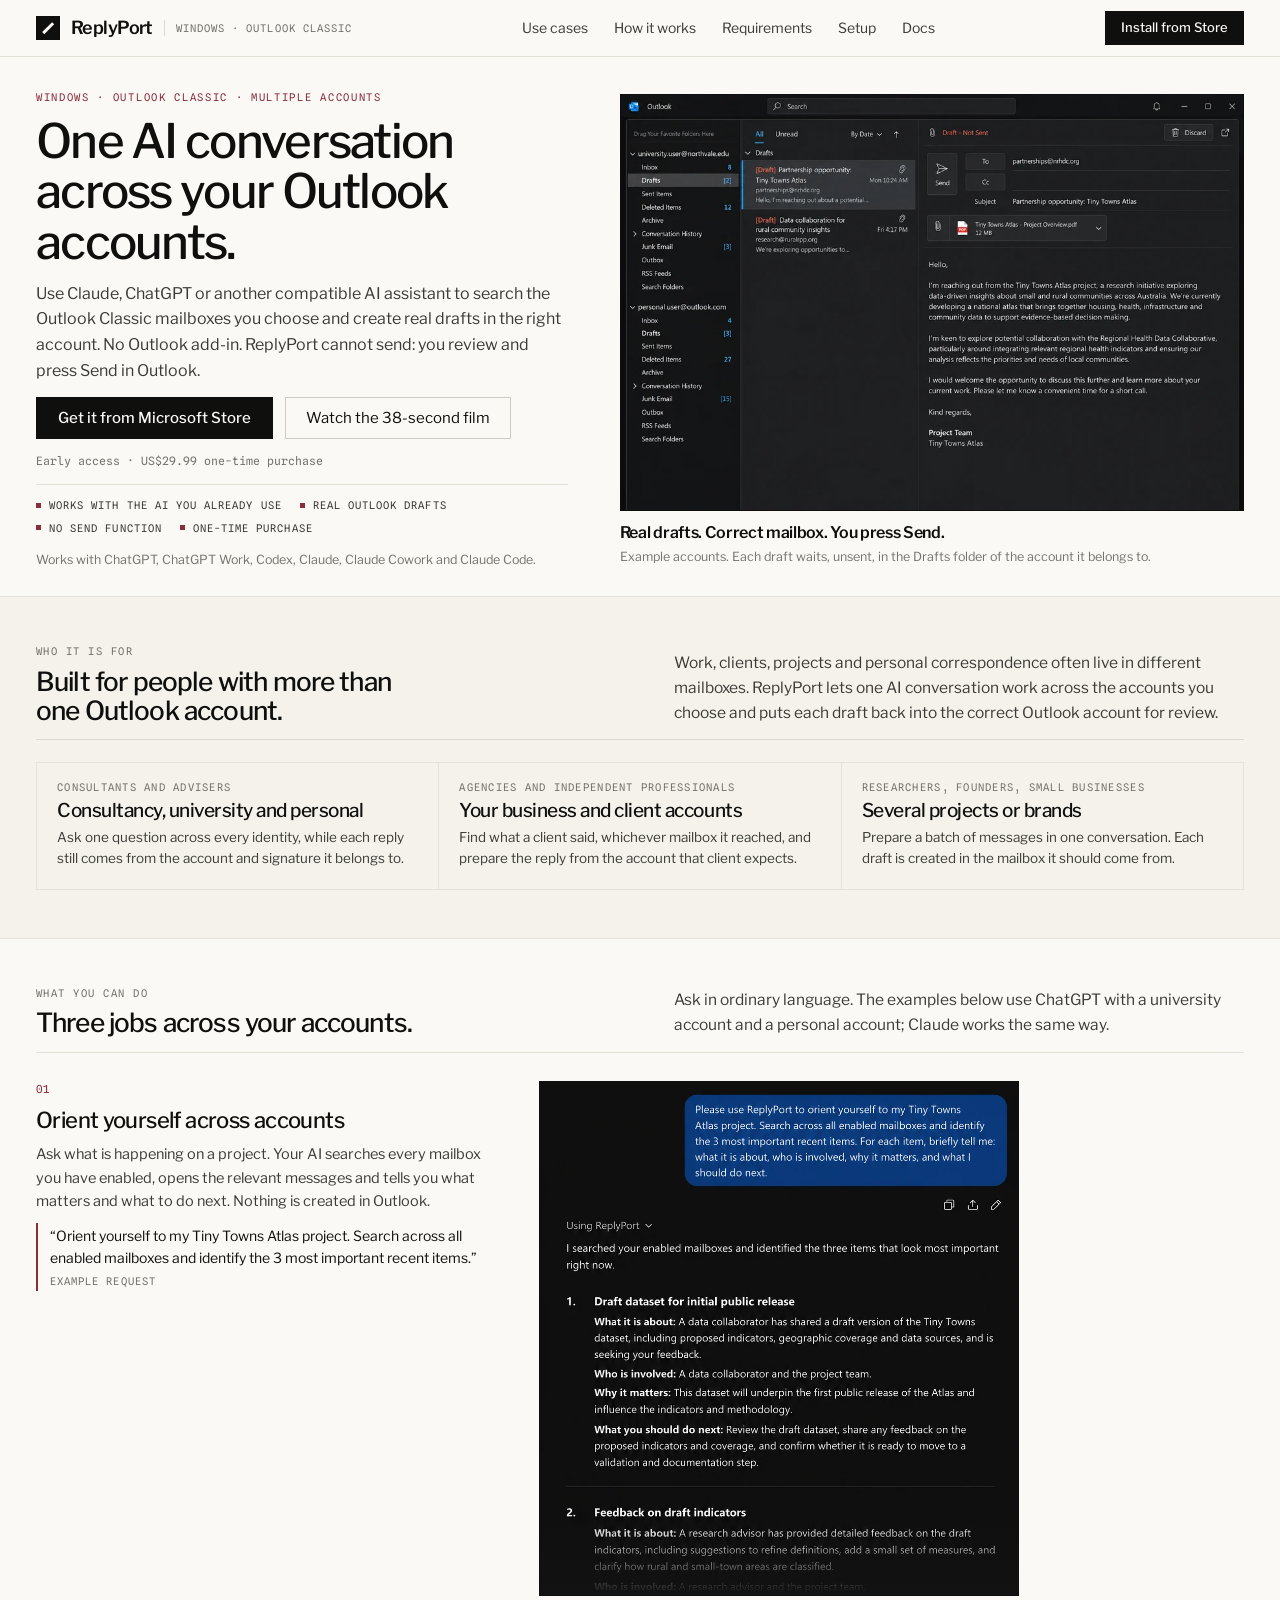
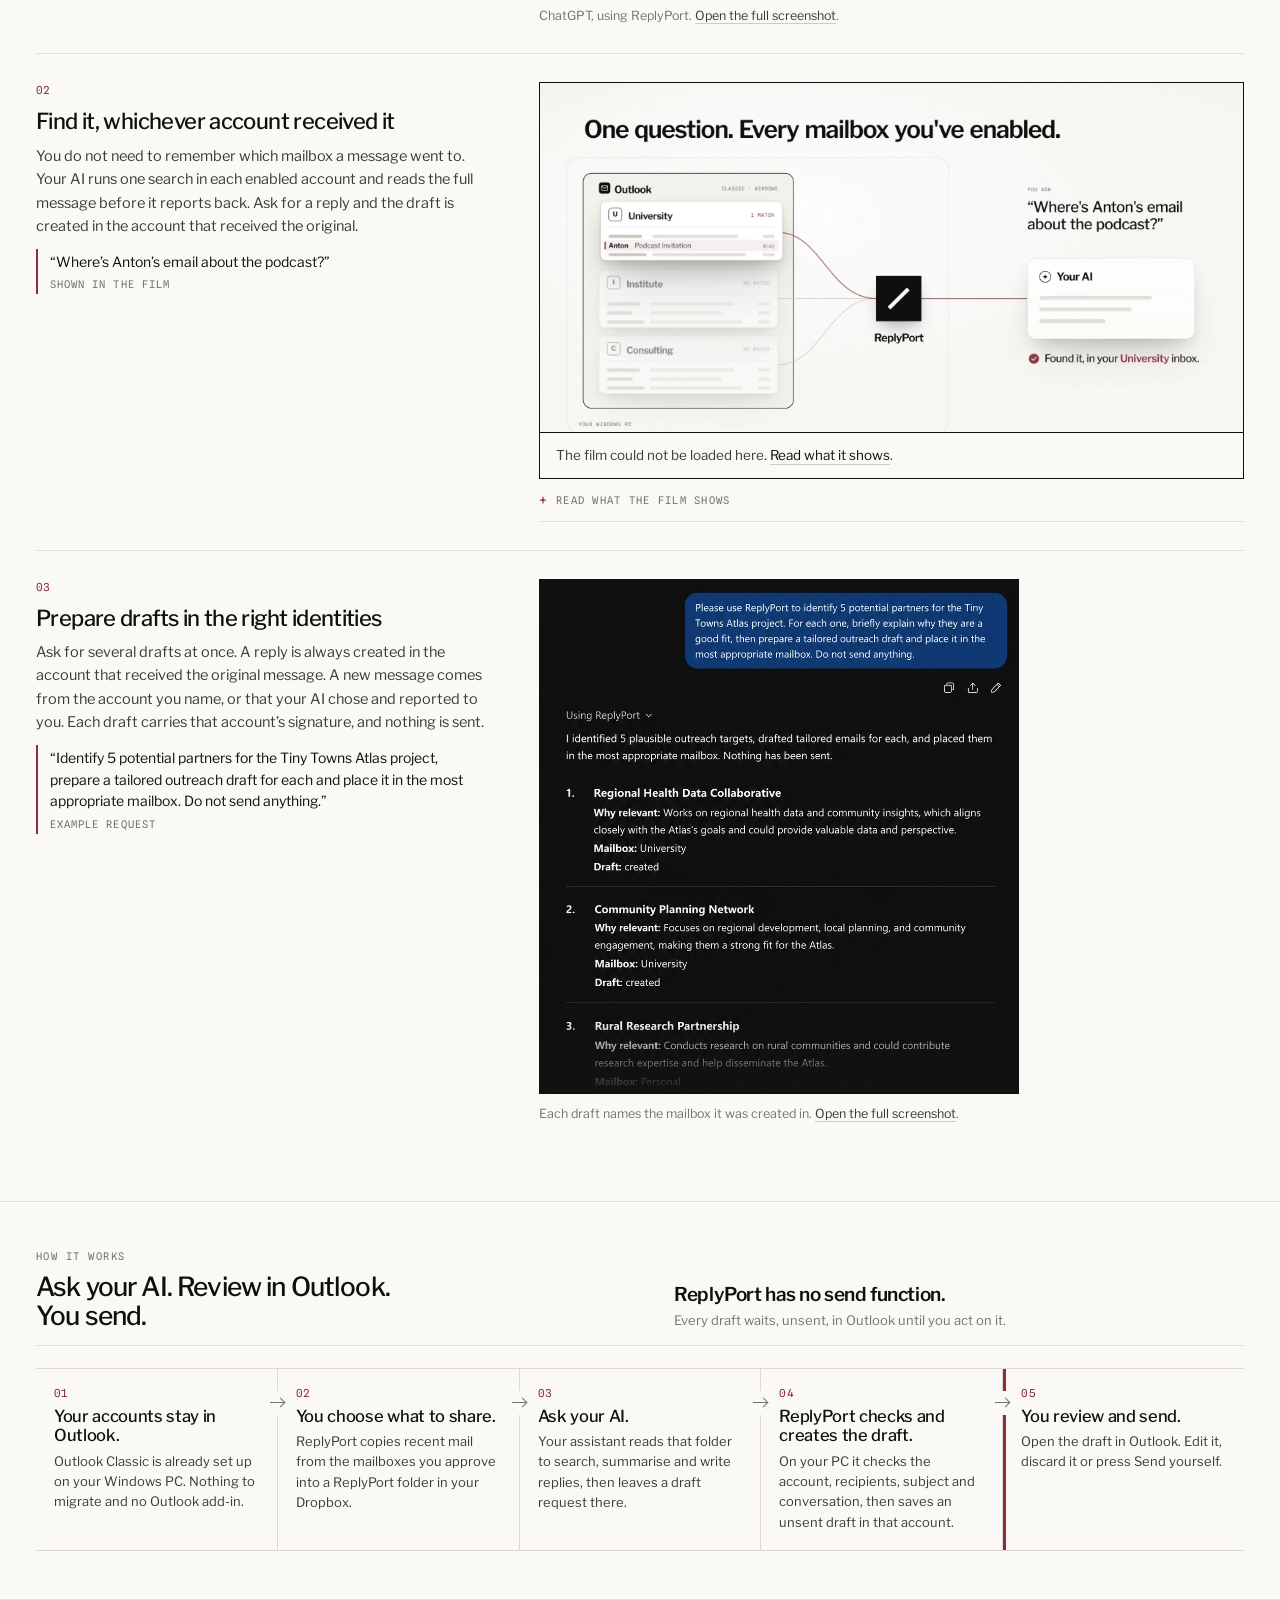
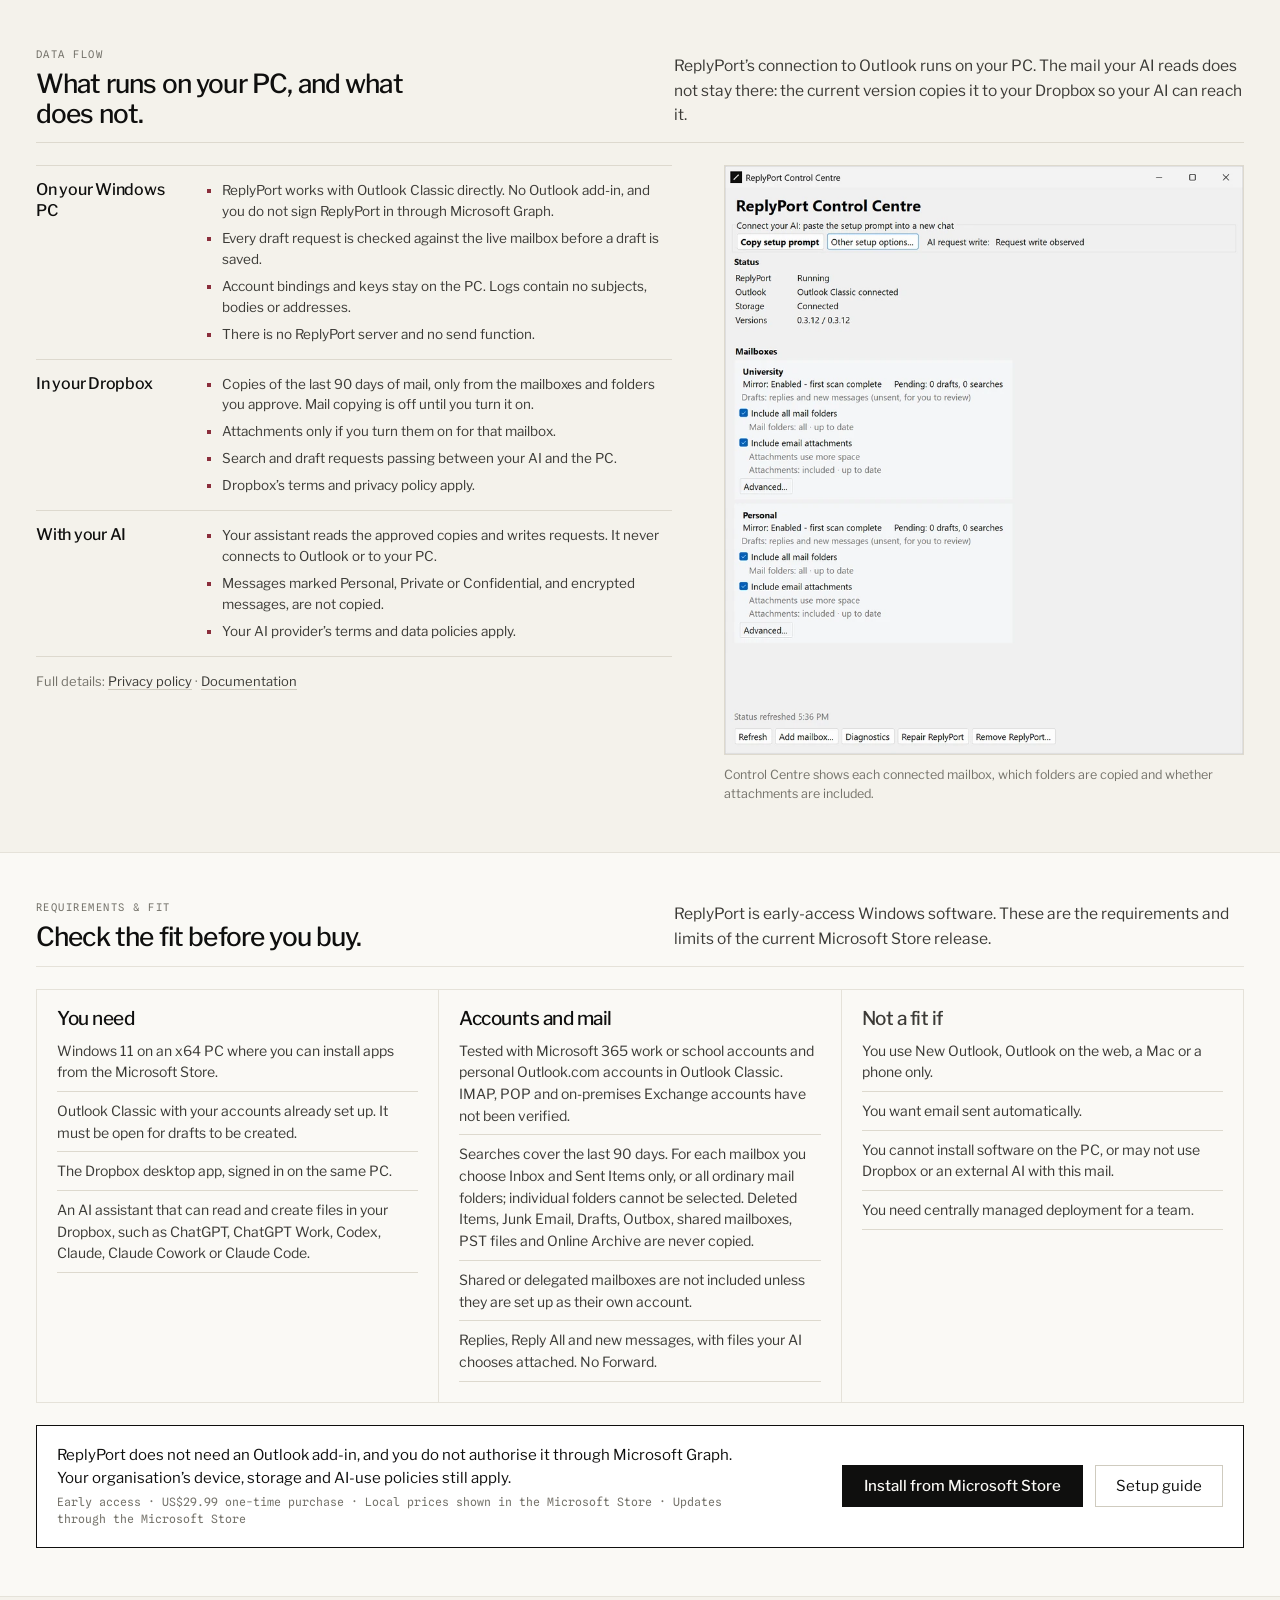
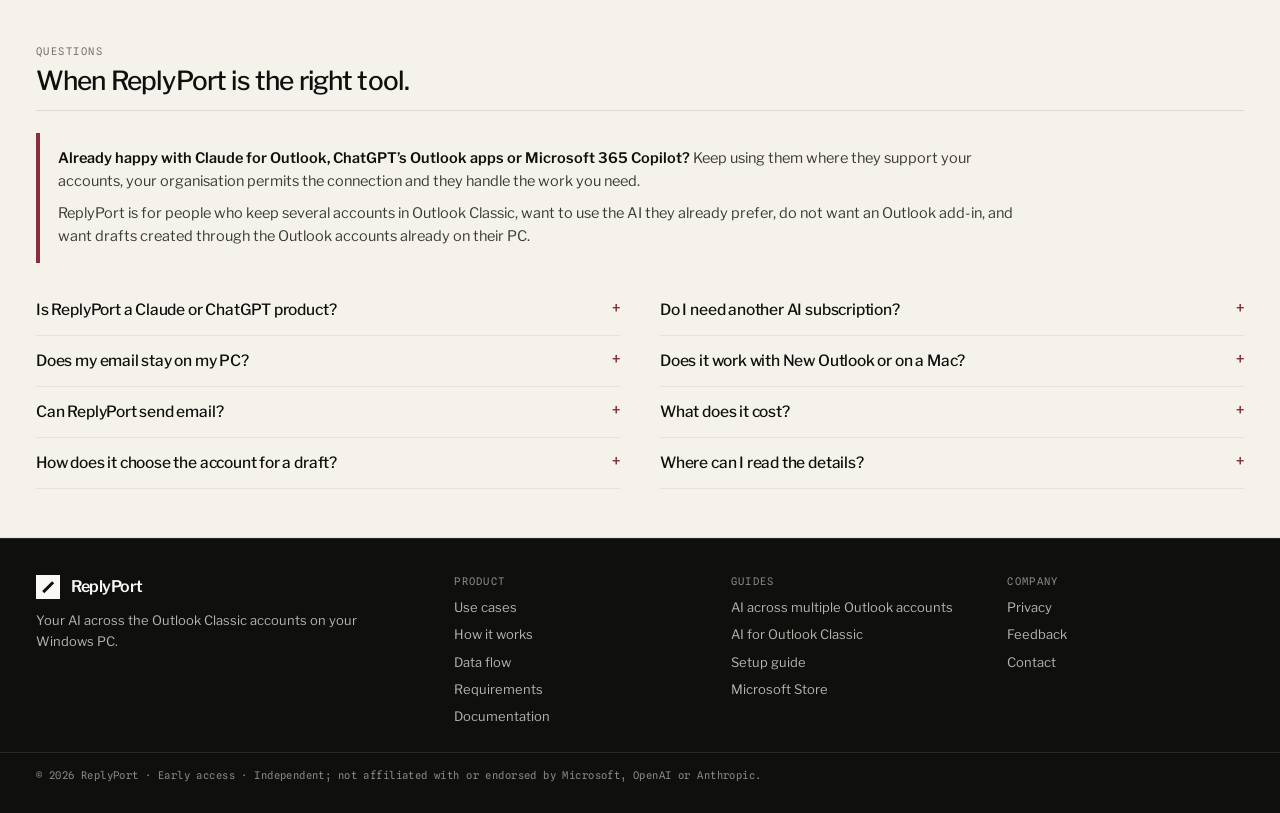
==== index.html @ bf1ff81b "Merge main (version-neutral transition) into the 0.3.12 release branch; state per-mailbox folder cho" ====
<!DOCTYPE html>
<html lang="en">
<head>
<meta charset="utf-8">
<meta name="viewport" content="width=device-width, initial-scale=1">
<title>ReplyPort — One AI conversation across your Outlook accounts</title>
<meta name="description" content="Use Claude, ChatGPT or another compatible AI assistant to search selected Outlook Classic mailboxes and create real drafts in the right account. No Outlook add-in. ReplyPort cannot send.">
<link rel="canonical" href="https://replyport.github.io/">
<meta name="theme-color" content="#FAF9F5" media="(prefers-color-scheme: light)">
<meta name="theme-color" content="#0F0F0E" media="(prefers-color-scheme: dark)">
<meta name="color-scheme" content="light dark">

<meta property="og:type" content="website">
<meta property="og:site_name" content="ReplyPort">
<meta property="og:url" content="https://replyport.github.io/">
<meta property="og:title" content="ReplyPort — One AI conversation across your Outlook accounts">
<meta property="og:description" content="Search selected Outlook Classic mailboxes with the AI you already use and create real drafts in the right account. No Outlook add-in. ReplyPort cannot send.">
<meta property="og:image" content="https://replyport.github.io/assets/screens/outlook-drafts-og.jpg">
<meta property="og:image:width" content="1200">
<meta property="og:image:height" content="630">
<meta property="og:image:alt" content="Outlook Classic with two accounts, each with its own Drafts folder, and an unsent draft open in the university account.">
<meta name="twitter:card" content="summary_large_image">
<meta name="twitter:image" content="https://replyport.github.io/assets/screens/outlook-drafts-og.jpg">
<meta name="twitter:title" content="ReplyPort — One AI conversation across your Outlook accounts">
<meta name="twitter:description" content="Search selected Outlook Classic mailboxes with the AI you already use and create real drafts in the right account. No Outlook add-in. ReplyPort cannot send.">

<link rel="icon" href="favicon.svg" type="image/svg+xml">
<link rel="apple-touch-icon" href="apple-touch-icon.png">

<link rel="preload" href="assets/fonts/libre-franklin-latin.woff2" as="font" type="font/woff2" crossorigin>
<link rel="preload" href="assets/fonts/spline-sans-mono-latin.woff2" as="font" type="font/woff2" crossorigin>
<link rel="stylesheet" href="assets/site.css">
<script>document.documentElement.classList.add('js')</script>
<!-- Google tag (gtag.js) -->
<script async src="https://www.googletagmanager.com/gtag/js?id=AW-18493139821"></script>
<script>
  window.dataLayer = window.dataLayer || [];
  function gtag(){dataLayer.push(arguments);}
  gtag('js', new Date());
  gtag('config', 'AW-18493139821');
</script>
<script src="assets/measurement.js" defer></script>
<script src="assets/film.js" defer></script>
</head>

<body id="top">
<a class="skip-link" href="#main">Skip to content</a>

<header class="topbar">
  <div class="wrap topbar__bar">
    <a class="lockup" href="#top" aria-label="ReplyPort, home">
      <span class="rp-mark rp-mark--24 rp-mark--idle" role="img" aria-label="ReplyPort"><i></i></span>
      <span class="wordmark">ReplyPort</span>
      <span class="lockup__tag">Windows &#183; Outlook Classic</span>
    </a>
    <nav class="topbar__links" aria-label="Primary">
      <a href="#use-cases">Use cases</a>
      <a href="#how">How it works</a>
      <a href="#windows">Requirements</a>
      <a href="setup/">Setup</a>
      <a href="docs/">Docs</a>
    </nav>
    <a class="btn btn--small" href="https://apps.microsoft.com/detail/9PPGN3H4QGJJ">Install from Store</a>
  </div>
  <details class="navdrop">
    <summary><span class="wrap navdrop__summary">Sections</span></summary>
    <nav class="wrap navdrop__menu" aria-label="Primary, compact">
      <a href="#use-cases">Use cases</a>
      <a href="#how">How it works</a>
      <a href="#windows">Requirements</a>
      <a href="setup/">Setup</a>
      <a href="docs/">Docs</a>
    </nav>
  </details>
</header>

<main id="main">

  <!-- ===== 1 - Hero: the claim, the install route, the first proof ===== -->
  <section class="band">
    <div class="wrap hero">
      <div class="hero__head hero__head--proof">
        <div class="hero__intro">
          <div class="hero__title">
            <p class="eyebrow eyebrow--widest eyebrow--signal">Windows &#183; Outlook Classic &#183; Multiple accounts</p>
            <h1>One AI conversation across your Outlook accounts.</h1>
          </div>
          <p class="standfirst">Use Claude, ChatGPT or another compatible AI assistant to search the Outlook Classic mailboxes you choose and create real drafts in the right account. No Outlook add-in. ReplyPort cannot send: you review and press Send in Outlook.</p>
          <div class="hero__cta-row">
            <a class="btn" href="https://apps.microsoft.com/detail/9PPGN3H4QGJJ">Get it from Microsoft Store</a>
            <a class="btn btn--secondary" href="#film">Watch the 38-second film</a>
          </div>
          <p class="meta">Early access &#183; US$29.99 one-time purchase</p>
          <ul class="proof" role="list">
            <li>Works with the AI you already use</li>
            <li>Real Outlook drafts</li>
            <li>No send function</li>
            <li>One-time purchase</li>
          </ul>
          <p class="note" id="surfaces">Works with ChatGPT, ChatGPT Work, Codex, Claude, Claude Cowork and Claude Code.</p>
        </div>

        <figure class="shot shot--hero">
          <picture class="shot__frame">
            <source type="image/webp" srcset="assets/screens/outlook-drafts-960.webp 960w, assets/screens/outlook-drafts.webp 1536w" sizes="(max-width: 980px) 100vw, 680px">
            <img src="assets/screens/outlook-drafts.jpg" srcset="assets/screens/outlook-drafts-960.jpg 960w, assets/screens/outlook-drafts.jpg 1536w" sizes="(max-width: 980px) 100vw, 680px" width="1536" height="1024" alt="Outlook Classic in dark mode with two accounts, a university account and a personal account, each with its own Drafts folder. An unsent draft with a PDF attached is open in the university account, marked Draft - Not Sent, with the Send button still waiting.">
          </picture>
          <figcaption class="shot__cap">
            <span class="shot__claim">Real drafts. Correct mailbox. You press Send.</span>
            <span class="shot__note">Example accounts. Each draft waits, unsent, in the Drafts folder of the account it belongs to.</span>
          </figcaption>
        </figure>
      </div>
    </div>
  </section>

  <!-- ===== 2 - Who it is for ========================================= -->
  <section class="band band--alt" id="who">
    <div class="wrap sec">
      <div class="sec-head">
        <div class="sec-head__main">
          <p class="eyebrow eyebrow--wide">Who it is for</p>
          <h2 class="h2">Built for people with more than one Outlook account.</h2>
        </div>
        <p class="lead">Work, clients, projects and personal correspondence often live in different mailboxes. ReplyPort lets one AI conversation work across the accounts you choose and puts each draft back into the correct Outlook account for review.</p>
      </div>
      <div class="hair-grid hair-grid--3 who-grid">
        <div class="usecase">
          <p class="eyebrow">Consultants and advisers</p>
          <h3 class="usecase__title">Consultancy, university and personal</h3>
          <p class="usecase__text">Ask one question across every identity, while each reply still comes from the account and signature it belongs to.</p>
        </div>
        <div class="usecase">
          <p class="eyebrow">Agencies and independent professionals</p>
          <h3 class="usecase__title">Your business and client accounts</h3>
          <p class="usecase__text">Find what a client said, whichever mailbox it reached, and prepare the reply from the account that client expects.</p>
        </div>
        <div class="usecase">
          <p class="eyebrow">Researchers, founders, small businesses</p>
          <h3 class="usecase__title">Several projects or brands</h3>
          <p class="usecase__text">Prepare a batch of messages in one conversation. Each draft is created in the mailbox it should come from.</p>
        </div>
      </div>
    </div>
  </section>

  <!-- ===== 3 - Three jobs, each with its own evidence ================ -->
  <section class="band" id="use-cases">
    <div class="wrap sec">
      <div class="sec-head">
        <div class="sec-head__main">
          <p class="eyebrow eyebrow--wide">What you can do</p>
          <h2 class="h2">Three jobs across your accounts.</h2>
        </div>
        <p class="lead">Ask in ordinary language. The examples below use ChatGPT with a university account and a personal account; Claude works the same way.</p>
      </div>

      <div class="jobs">
        <article class="job">
          <div class="job__text">
            <span class="job__num">01</span>
            <h3 class="job__title">Orient yourself across accounts</h3>
            <p class="job__body">Ask what is happening on a project. Your AI searches every mailbox you have enabled, opens the relevant messages and tells you what matters and what to do next. Nothing is created in Outlook.</p>
            <blockquote class="job__prompt">&#8220;Orient yourself to my Tiny Towns Atlas project. Search across all enabled mailboxes and identify the 3 most important recent items.&#8221;<cite>Example request</cite></blockquote>
          </div>
          <figure class="shot shot--chat">
            <a class="shot__frame" href="assets/screens/chat-orientation.jpg">
              <picture>
                <source type="image/webp" srcset="assets/screens/chat-orientation.webp">
                <img src="assets/screens/chat-orientation.jpg" width="941" height="1672" loading="lazy" alt="A ChatGPT conversation using ReplyPort. The AI searched the enabled mailboxes and lists the three most important recent items for the project, each with what it is about, who is involved, why it matters and what to do next.">
              </picture>
            </a>
            <figcaption class="shot__note">ChatGPT, using ReplyPort. <a href="assets/screens/chat-orientation.jpg">Open the full screenshot</a>.</figcaption>
          </figure>
        </article>

        <article class="job">
          <div class="job__text">
            <span class="job__num">02</span>
            <h3 class="job__title">Find it, whichever account received it</h3>
            <p class="job__body">You do not need to remember which mailbox a message went to. Your AI runs one search in each enabled account and reads the full message before it reports back. Ask for a reply and the draft is created in the account that received the original.</p>
            <blockquote class="job__prompt">&#8220;Where&#8217;s Anton&#8217;s email about the podcast?&#8221;<cite>Shown in the film</cite></blockquote>
          </div>
          <div>
            <figure class="film" id="film" aria-labelledby="film-title">
              <h4 class="visually-hidden" id="film-title">ReplyPort in 38 seconds</h4>
              <div class="film__frame">
                <video class="film__video" id="film-video" controls playsinline preload="metadata"
                       poster="assets/film/replyport-film-poster.webp" width="1920" height="1080"
                       aria-describedby="film-summary">
                  <source src="assets/film/replyport-film-720.mp4" type="video/mp4" media="(max-width: 767px)">
                  <source src="assets/film/replyport-film-1080.mp4" type="video/mp4">
                  <track kind="captions" src="assets/film/replyport-film.en.vtt" srclang="en" label="English">
                </video>
                <button class="film__start" type="button" hidden>
                  <span class="film__start-icon" aria-hidden="true"></span>
                  <span class="film__start-text">
                    <span class="film__start-label">Watch the film</span>
                    <span class="film__start-meta">38 s &#183; with narration</span>
                  </span>
                </button>
                <button class="film__unmute" type="button" hidden>
                  <span class="film__ico film__ico--sound" aria-hidden="true"></span>Watch with sound
                </button>
                <p class="film__error" hidden>The film could not be loaded here. <a class="link" href="#film-transcript">Read what it shows</a>.</p>
              </div>

              <div class="film__bar">
                <button class="film__btn film__btn--primary" type="button" data-act="sound-start">
                  <span class="film__ico film__ico--sound" aria-hidden="true"></span><span>Watch with sound</span>
                </button>
                <button class="film__btn" type="button" data-act="toggle">
                  <span class="film__ico film__ico--pause" aria-hidden="true"></span><span class="film__btn-text">Pause</span>
                </button>
                <button class="film__btn" type="button" data-act="restart">
                  <span class="film__ico film__ico--restart" aria-hidden="true"></span><span class="film__btn-text">Restart</span>
                </button>
                <button class="film__btn" type="button" data-act="mute" aria-pressed="true" hidden>
                  <span class="film__ico film__ico--sound" aria-hidden="true"></span><span class="film__btn-text">Sound</span>
                </button>
                <button class="film__btn" type="button" data-act="captions" aria-pressed="false">
                  <span class="film__cc" aria-hidden="true">CC</span><span class="film__btn-text">Captions</span>
                </button>
                <span class="film__time" aria-hidden="true"><span data-time>0:00</span> / 0:38</span>
                <button class="film__btn film__btn--end" type="button" data-act="fullscreen">
                  <span class="film__ico film__ico--full" aria-hidden="true"></span><span class="film__btn-text">Full screen</span>
                </button>
                <span class="film__progress" aria-hidden="true"><span data-progress></span></span>
              </div>

              <figcaption class="visually-hidden" id="film-summary">A narrated example: search across enabled Outlook accounts, create a reply draft in the right account, then review and send it yourself. Captions and a written version are available.</figcaption>
            </figure>

            <details class="transcript" id="film-transcript">
              <summary>Read what the film shows</summary>
              <ol class="transcript__list">
                <li><b>Your work email isn&#8217;t always in one inbox.</b> One inbox becomes three separate work accounts.</li>
                <li><b>And Outlook add-ins aren&#8217;t always available.</b> An add-in approaches the accounts but is not available.</li>
                <li><b>But your accounts are already in Outlook.</b> The accounts sit inside Outlook Classic on Windows.</li>
                <li><b>ReplyPort connects Outlook to the AI you already use.</b> ReplyPort runs on your Windows PC between Outlook and your AI, with a separate path to each account.</li>
                <li><b>Ask a question, and your AI searches every mailbox you&#8217;ve enabled.</b> &#8220;Where&#8217;s Anton&#8217;s email about the podcast?&#8221; is checked in each account. Two have no match; the University account has it, and the answer comes back from there.</li>
                <li><b>Ask for a reply, and a real draft appears in the right Outlook account.</b> The AI writes only the reply text. ReplyPort adds the recipient, subject and signature from Outlook and saves the draft in the University account&#8217;s Drafts.</li>
                <li><b>Nothing sends automatically.</b> The draft stays unsent.</li>
                <li><b>You review. You send.</b> The person reads the draft and presses Send in Outlook.</li>
              </ol>
            </details>
          </div>
        </article>

        <article class="job">
          <div class="job__text">
            <span class="job__num">03</span>
            <h3 class="job__title">Prepare drafts in the right identities</h3>
            <p class="job__body">Ask for several drafts at once. A reply is always created in the account that received the original message. A new message comes from the account you name, or that your AI chose and reported to you. Each draft carries that account&#8217;s signature, and nothing is sent.</p>
            <blockquote class="job__prompt">&#8220;Identify 5 potential partners for the Tiny Towns Atlas project, prepare a tailored outreach draft for each and place it in the most appropriate mailbox. Do not send anything.&#8221;<cite>Example request</cite></blockquote>
          </div>
          <figure class="shot shot--chat">
            <a class="shot__frame" href="assets/screens/chat-outreach.jpg">
              <picture>
                <source type="image/webp" srcset="assets/screens/chat-outreach.webp">
                <img src="assets/screens/chat-outreach.jpg" width="941" height="1672" loading="lazy" alt="A ChatGPT conversation using ReplyPort. The AI lists five outreach targets; for each it gives the reason, the mailbox used (University or Personal) and Draft: created. It ends: All 5 drafts are ready in Outlook for review.">
              </picture>
            </a>
            <figcaption class="shot__note">Each draft names the mailbox it was created in. <a href="assets/screens/chat-outreach.jpg">Open the full screenshot</a>.</figcaption>
          </figure>
        </article>
      </div>
    </div>
  </section>

  <!-- ===== 4 - How it works ========================================== -->
  <section class="band" id="how">
    <div class="wrap sec">
      <div class="sec-head">
        <div class="sec-head__main">
          <p class="eyebrow eyebrow--wide">How it works</p>
          <h2 class="h2">Ask your AI. Review in Outlook. You send.</h2>
        </div>
        <div class="how-boundary">
          <p class="how-boundary__statement" id="boundary">ReplyPort has no send function.</p>
          <p class="how-boundary__support">Every draft waits, unsent, in Outlook until you act on it.</p>
        </div>
      </div>

      <ol class="how-steps how-steps--5" role="list">
        <li class="how-step">
          <span class="how-step__num">01</span>
          <h3 class="how-step__title">Your accounts stay in Outlook.</h3>
          <p class="how-step__text">Outlook Classic is already set up on your Windows PC. Nothing to migrate and no Outlook add-in.</p>
          <span class="how-step__arrow" aria-hidden="true"></span>
        </li>
        <li class="how-step">
          <span class="how-step__num">02</span>
          <h3 class="how-step__title">You choose what to share.</h3>
          <p class="how-step__text">ReplyPort copies recent mail from the mailboxes you approve into a ReplyPort folder in your Dropbox.</p>
          <span class="how-step__arrow" aria-hidden="true"></span>
        </li>
        <li class="how-step">
          <span class="how-step__num">03</span>
          <h3 class="how-step__title">Ask your AI.</h3>
          <p class="how-step__text">Your assistant reads that folder to search, summarise and write replies, then leaves a draft request there.</p>
          <span class="how-step__arrow" aria-hidden="true"></span>
        </li>
        <li class="how-step">
          <span class="how-step__num">04</span>
          <h3 class="how-step__title">ReplyPort checks and creates the draft.</h3>
          <p class="how-step__text">On your PC it checks the account, recipients, subject and conversation, then saves an unsent draft in that account.</p>
          <span class="how-step__arrow" aria-hidden="true"></span>
        </li>
        <li class="how-step how-step--you">
          <span class="how-step__num">05</span>
          <h3 class="how-step__title">You review and send.</h3>
          <p class="how-step__text">Open the draft in Outlook. Edit it, discard it or press Send yourself.</p>
        </li>
      </ol>
    </div>
  </section>

  <!-- ===== 5 - Data flow ============================================= -->
  <section class="band band--alt" id="data">
    <div class="wrap sec">
      <div class="sec-head">
        <div class="sec-head__main">
          <p class="eyebrow eyebrow--wide">Data flow</p>
          <h2 class="h2">What runs on your PC, and what does not.</h2>
        </div>
        <p class="lead">ReplyPort&#8217;s connection to Outlook runs on your PC. The mail your AI reads does not stay there: the current version copies it to your Dropbox so your AI can reach it.</p>
      </div>
      <div class="split">
        <div>
          <div class="flow">
            <div class="flow__place">
              <h3>On your Windows PC</h3>
              <ul>
                <li>ReplyPort works with Outlook Classic directly. No Outlook add-in, and you do not sign ReplyPort in through Microsoft Graph.</li>
                <li>Every draft request is checked against the live mailbox before a draft is saved.</li>
                <li>Account bindings and keys stay on the PC. Logs contain no subjects, bodies or addresses.</li>
                <li>There is no ReplyPort server and no send function.</li>
              </ul>
            </div>
            <div class="flow__place">
              <h3>In your Dropbox</h3>
              <ul>
                <li>Copies of the last 90 days of mail, only from the mailboxes and folders you approve. Mail copying is off until you turn it on.</li>
                <li>Attachments only if you turn them on for that mailbox.</li>
                <li>Search and draft requests passing between your AI and the PC.</li>
                <li>Dropbox&#8217;s terms and privacy policy apply.</li>
              </ul>
            </div>
            <div class="flow__place">
              <h3>With your AI</h3>
              <ul>
                <li>Your assistant reads the approved copies and writes requests. It never connects to Outlook or to your PC.</li>
                <li>Messages marked Personal, Private or Confidential, and encrypted messages, are not copied.</li>
                <li>Your AI provider&#8217;s terms and data policies apply.</li>
              </ul>
            </div>
          </div>
          <p class="flow__more">Full details: <a href="privacy/">Privacy policy</a> &#183; <a href="docs/#storage">Documentation</a></p>
        </div>
        <figure class="shot shot--light">
          <picture class="shot__frame">
            <source type="image/webp" srcset="assets/screens/control-centre-800.webp 800w, assets/screens/control-centre.webp 1256w" sizes="(max-width: 980px) 100vw, 520px">
            <img src="assets/screens/control-centre-800.png" srcset="assets/screens/control-centre-800.png 800w, assets/screens/control-centre.png 1256w" sizes="(max-width: 980px) 100vw, 520px" width="1256" height="1425" loading="lazy" alt="ReplyPort Control Centre showing ReplyPort running, Outlook Classic connected and storage connected, with two example mailbox cards, University and Personal. Each card shows mail copying enabled, Include all mail folders and Include email attachments turned on, and both up to date.">
          </picture>
          <figcaption class="shot__note">Control Centre shows each connected mailbox, which folders are copied and whether attachments are included.</figcaption>
        </figure>
      </div>
    </div>
  </section>

  <!-- ===== 6 - Requirements and fit ================================== -->
  <section class="band" id="windows">
    <div class="wrap sec">
      <div class="sec-head">
        <div class="sec-head__main">
          <p class="eyebrow eyebrow--wide">Requirements &amp; fit</p>
          <h2 class="h2">Check the fit before you buy.</h2>
        </div>
        <p class="lead">ReplyPort is early-access Windows software. These are the requirements and limits of the current Microsoft Store release.</p>
      </div>
      <div class="hair-grid hair-grid--3">
        <div class="col col--pad fit-col">
          <h3 class="usecase__title">You need</h3>
          <ul class="requirements-list" role="list">
            <li>Windows 11 on an x64 PC where you can install apps from the Microsoft Store.</li>
            <li>Outlook Classic with your accounts already set up. It must be open for drafts to be created.</li>
            <li>The Dropbox desktop app, signed in on the same PC.</li>
            <li>An AI assistant that can read and create files in your Dropbox, such as ChatGPT, ChatGPT Work, Codex, Claude, Claude Cowork or Claude Code.</li>
          </ul>
        </div>
        <div class="col col--pad fit-col">
          <h3 class="usecase__title">Accounts and mail</h3>
          <ul class="requirements-list" role="list">
            <li>Tested with Microsoft 365 work or school accounts and personal Outlook.com accounts in Outlook Classic. IMAP, POP and on-premises Exchange accounts have not been verified.</li>
            <li>Searches cover the last 90 days. For each mailbox you choose Inbox and Sent Items only, or all ordinary mail folders; individual folders cannot be selected. Deleted Items, Junk Email, Drafts, Outbox, shared mailboxes, PST files and Online Archive are never copied.</li>
            <li>Shared or delegated mailboxes are not included unless they are set up as their own account.</li>
            <li>Replies, Reply All and new messages, with files your AI chooses attached. No Forward.</li>
          </ul>
        </div>
        <div class="col col--pad fit-col fit-col--no">
          <h3 class="usecase__title">Not a fit if</h3>
          <ul class="requirements-list" role="list">
            <li>You use New Outlook, Outlook on the web, a Mac or a phone only.</li>
            <li>You want email sent automatically.</li>
            <li>You cannot install software on the PC, or may not use Dropbox or an external AI with this mail.</li>
            <li>You need centrally managed deployment for a team.</li>
          </ul>
        </div>
      </div>
      <div class="buy">
        <div class="buy__text">
          <p>ReplyPort does not need an Outlook add-in, and you do not authorise it through Microsoft Graph. Your organisation&#8217;s device, storage and AI-use policies still apply.</p>
          <p class="meta">Early access &#183; US$29.99 one-time purchase &#183; Local prices shown in the Microsoft Store &#183; Updates through the Microsoft Store</p>
        </div>
        <div class="buy__actions">
          <a class="btn" href="https://apps.microsoft.com/detail/9PPGN3H4QGJJ">Install from Microsoft Store</a>
          <a class="btn btn--secondary" href="setup/">Setup guide</a>
        </div>
      </div>
    </div>
  </section>

  <!-- ===== 7 - When to use ReplyPort, and questions ================== -->
  <section class="band band--alt" id="faq">
    <div class="wrap sec">
      <div class="sec-head">
        <div class="sec-head__main">
          <p class="eyebrow eyebrow--wide">Questions</p>
          <h2 class="h2">When ReplyPort is the right tool.</h2>
        </div>
      </div>
      <div class="callout">
        <p><strong>Already happy with Claude for Outlook, ChatGPT&#8217;s Outlook apps or Microsoft 365 Copilot?</strong> Keep using them where they support your accounts, your organisation permits the connection and they handle the work you need.</p>
        <p>ReplyPort is for people who keep several accounts in Outlook Classic, want to use the AI they already prefer, do not want an Outlook add-in, and want drafts created through the Outlook accounts already on their PC.</p>
      </div>
      <div class="faq">
        <div>
          <details>
            <summary>Is ReplyPort a Claude or ChatGPT product?</summary>
            <p>No. ReplyPort is independent software and does not contain an AI model. It works with assistants that can read and create files in your Dropbox, including Claude and ChatGPT.</p>
          </details>
          <details>
            <summary>Does my email stay on my PC?</summary>
            <p>Not all of it. ReplyPort runs on your PC, but so that your AI can read mail it copies recent mail from the mailboxes you approve to your Dropbox. Dropbox and your AI provider process those copies under their own terms. See <a href="#data">Data flow</a>.</p>
          </details>
          <details>
            <summary>Can ReplyPort send email?</summary>
            <p>No. ReplyPort has no send function of any kind. It does not use Outlook&#8217;s Send, SMTP, Microsoft Graph or any other mail service. Every draft stays unsent until you send it in Outlook.</p>
          </details>
          <details>
            <summary>How does it choose the account for a draft?</summary>
            <p>A reply is always created in the account that received the original message. A new message is created in the account named in the request; if the account is unclear, your AI should ask you. ReplyPort never guesses an account from an address or domain.</p>
          </details>
        </div>
        <div>
          <details>
            <summary>Do I need another AI subscription?</summary>
            <p>No subscription comes from ReplyPort. You use your own assistant, on whatever plan lets it read and create files in Dropbox. ReplyPort is a one-time purchase.</p>
          </details>
          <details>
            <summary>Does it work with New Outlook or on a Mac?</summary>
            <p>No. ReplyPort works only with Outlook Classic on Windows. If New Outlook is active, draft requests are refused.</p>
          </details>
          <details>
            <summary>What does it cost?</summary>
            <p>US$29.99 as a one-time purchase in the Microsoft Store during early access. Outside the United States, the Store shows the price in your local currency.</p>
          </details>
          <details>
            <summary>Where can I read the details?</summary>
            <p>The <a href="docs/">documentation</a> describes what the current release does and does not support. The <a href="setup/">Setup guide</a> covers connecting your AI after installation.</p>
          </details>
        </div>
      </div>
    </div>
  </section>
</main>

<footer class="foot">
  <div class="wrap foot__grid">
    <div class="foot__brand">
      <div class="foot__lockup">
        <span class="rp-mark rp-mark--24 rp-mark--inverse rp-mark--idle" role="img" aria-label="ReplyPort"><i></i></span>
        <span class="foot__wordmark">ReplyPort</span>
      </div>
      <p class="foot__blurb">Your AI across the Outlook Classic accounts on your Windows PC.</p>
    </div>
    <nav class="foot__col" aria-label="Product">
      <h2 class="eyebrow">Product</h2>
      <a href="#use-cases">Use cases</a>
      <a href="#how">How it works</a>
      <a href="#data">Data flow</a>
      <a href="#windows">Requirements</a>
      <a href="docs/">Documentation</a>
    </nav>
    <nav class="foot__col" aria-label="Guides">
      <h2 class="eyebrow">Guides</h2>
      <a href="ai-multiple-outlook-accounts/">AI across multiple Outlook accounts</a>
      <a href="ai-for-outlook-classic/">AI for Outlook Classic</a>
      <a href="setup/">Setup guide</a>
      <a href="https://apps.microsoft.com/detail/9PPGN3H4QGJJ">Microsoft Store</a>
    </nav>
    <nav class="foot__col" aria-label="Company">
      <h2 class="eyebrow">Company</h2>
      <a href="privacy/">Privacy</a>
      <a href="https://github.com/replyport/feedback/issues/new/choose" rel="noopener">Feedback</a>
      <a href="mailto:sergei.v.alexeev@gmail.com">Contact</a>
    </nav>
  </div>
  <div class="wrap foot__legal">
    <span>&#169; 2026 ReplyPort &#183; Early access &#183; Independent; not affiliated with or endorsed by Microsoft, OpenAI or Anthropic.</span>
  </div>
</footer>

</body>
</html>
---- assets/site.css ----
/* ============================================================
   ReplyPort - replyport.github.io
   Identity: Direction A (restrained Swiss / systems).
   Information density: Direction C, without the terminal aesthetic.
   Palette, mark, type system and rationed accent are the frozen parts.
   Vertical rhythm is deliberately much tighter than the original handoff.
   ============================================================ */

/* ---------- 1 - Fonts (self-hosted, OFL, variable, latin + latin-ext) --- */

@font-face{
  font-family:'Libre Franklin';font-style:normal;font-weight:300 700;font-display:swap;
  src:url(fonts/libre-franklin-latin-ext.woff2) format('woff2');
  unicode-range:U+0100-02BA,U+02BD-02C5,U+02C7-02CC,U+02CE-02D7,U+02DD-02FF,U+0304,U+0308,U+0329,U+1D00-1DBF,U+1E00-1E9F,U+1EF2-1EFF,U+2020,U+20A0-20AB,U+20AD-20C0,U+2113,U+2C60-2C7F,U+A720-A7FF;
}
@font-face{
  font-family:'Libre Franklin';font-style:normal;font-weight:300 700;font-display:swap;
  src:url(fonts/libre-franklin-latin.woff2) format('woff2');
  unicode-range:U+0000-00FF,U+0131,U+0152-0153,U+02BB-02BC,U+02C6,U+02DA,U+02DC,U+0304,U+0308,U+0329,U+2000-206F,U+20AC,U+2122,U+2191,U+2193,U+2212,U+2215,U+FEFF,U+FFFD;
}
@font-face{
  font-family:'Spline Sans Mono';font-style:normal;font-weight:300 700;font-display:swap;
  src:url(fonts/spline-sans-mono-latin-ext.woff2) format('woff2');
  unicode-range:U+0100-02BA,U+02BD-02C5,U+02C7-02CC,U+02CE-02D7,U+02DD-02FF,U+0304,U+0308,U+0329,U+1D00-1DBF,U+1E00-1E9F,U+1EF2-1EFF,U+2020,U+20A0-20AB,U+20AD-20C0,U+2113,U+2C60-2C7F,U+A720-A7FF;
}
@font-face{
  font-family:'Spline Sans Mono';font-style:normal;font-weight:300 700;font-display:swap;
  src:url(fonts/spline-sans-mono-latin.woff2) format('woff2');
  unicode-range:U+0000-00FF,U+0131,U+0152-0153,U+02BB-02BC,U+02C6,U+02DA,U+02DC,U+0304,U+0308,U+0329,U+2000-206F,U+20AC,U+2122,U+2191,U+2193,U+2212,U+2215,U+FEFF,U+FFFD;
}

/* ---------- 2 - Tokens ---------------------------------------------- */

:root{
  color-scheme:light;

  /* --- Page surfaces: the bands you read on ------------------------- */
  --paper:#FAF9F5;
  --paper-alt:#F4F2EB;
  --panel:#FFFFFF;
  --ink:#0F0F0E;              /* text, and the strong 1px borders */
  --loud-bg:#0F0F0E;          /* the fill of every loud surface */
  --ink-hover:#000000;
  --paper-hover:#FFFFFF;
  --body:#3B3A36;
  --muted:#75736B;
  --muted-2:#9A978E;          /* deliberately quiet: "No" / "Not required" */
  --rule:#E5E2D9;
  --rule-alt:#DDD9CE;
  --border-strong:#CFCBBF;

  /* --- Loud surfaces: the inverted bands ----------------------------
     The footer and the film control bar's primary button. They are filled with --ink and their
     content uses the --on-loud-* scale and --rule-loud hairlines. */
  --on-loud:#B7B4AC;
  --on-loud-strong:#E4E1D9;
  --on-loud-muted:#8B8880;
  --rule-loud:#2B2A27;

  /* --- The one accent, in its three jobs ---------------------------- */
  --signal:#8A2E3B;           /* accent on a page surface */
  --signal-on-loud:#C4726F;   /* accent on a loud surface */
  --signal-fill:#8A2E3B;      /* accent as a filled block; never inverts */
  --on-signal:#FAF9F5;        /* text on that fill; never inverts */

  --sans:'Libre Franklin','Helvetica Neue',Helvetica,Arial,sans-serif;
  --mono:'Spline Sans Mono',ui-monospace,Consolas,'Courier New',monospace;

  --gutter:36px;
  --content:1240px;

  /* Vertical rhythm. Roughly 45% tighter than the original handoff. */
  --band-y:48px;
  --gap-lg:52px;

  /* mark stroke defaults - the proportional rule from the handoff */
  --rp-w:9%;
  --rp-h:60%;
}

/* ---------- 2.1 - Dark mode ------------------------------------------
   A true inversion of the same system, not a second design. Every pair
   swaps roles: the page goes to ink, the loud bands go to paper, and the
   mark inverts with them (the square is always the opposite of the page).
   Only --signal-fill and --on-signal hold still, because an oxblood block
   with light text reads correctly against either background.
   -------------------------------------------------------------------- */

@media (prefers-color-scheme:dark){
  :root{
    color-scheme:dark;

    --paper:#0F0F0E;
    --paper-alt:#171614;
    --panel:#141312;
    --ink:#EAE7DF;
    /* The slab sits a little under the text colour so a full-width
       inverted band reads as paper rather than as a light source. */
    --loud-bg:#E3E0D7;
    --ink-hover:#FFFFFF;
    --paper-hover:#000000;
    --body:#C4C1B9;
    --muted:#94918A;
    --muted-2:#82807A;
    --rule:#2B2A28;
    --rule-alt:#33322D;
    --border-strong:#4A4844;

    --on-loud:#55534E;
    --on-loud-strong:#2A2926;
    --on-loud-muted:#5F5D57;
    --rule-loud:#C4C0B4;

    --signal:#C4726F;
    --signal-on-loud:#8A2E3B;
  }
}

*,*::before,*::after{box-sizing:border-box}

[hidden]{display:none !important}

html{
  -webkit-text-size-adjust:100%;
  scroll-behavior:smooth;
}

body{
  margin:0;
  background:var(--paper);
  color:var(--ink);
  font-family:var(--sans);
  font-size:15px;
  line-height:1.55;
  -webkit-font-smoothing:antialiased;
  -moz-osx-font-smoothing:grayscale;
}

h1,h2,h3,h4,p,dl,dd,ol,ul,figure{margin:0}
dd{margin-inline-start:0}
ol,ul{padding:0;list-style:none}
img,svg{display:block}
b,strong{font-weight:600}

a{
  color:var(--ink);
  text-decoration:none;
  transition:color 120ms ease,background-color 120ms ease,border-color 120ms ease;
}
a:hover{color:var(--signal)}
a:focus-visible,summary:focus-visible{
  outline:2px solid var(--signal);
  outline-offset:3px;
}
/* The accent flips on the inverted bands, so the focus ring flips with it. */
.band--ink a:focus-visible,.foot a:focus-visible{outline-color:var(--signal-on-loud)}
.link{border-bottom:1px solid var(--border-strong);padding-bottom:1px}
.link:hover{border-color:var(--signal)}

.skip-link{
  position:absolute;left:-9999px;top:0;z-index:100;
  background:var(--loud-bg);color:var(--paper);padding:10px 18px;font-size:14px;
}
.skip-link:focus{left:0;color:var(--paper)}

.visually-hidden{
  position:absolute;width:1px;height:1px;margin:-1px;padding:0;
  overflow:hidden;clip:rect(0 0 0 0);clip-path:inset(50%);white-space:nowrap;border:0;
}

/* ---------- 3 - Layout scaffolding ---------------------------------- */

.wrap{
  max-width:calc(var(--content) + var(--gutter) * 2);
  margin:0 auto;
  padding-inline:var(--gutter);
}

.band{border-bottom:1px solid var(--rule)}
.band--alt{background:var(--paper-alt)}
.band--alt .hair-grid > *{background:var(--paper-alt)}
.band--ink{background:var(--loud-bg);color:var(--paper);border-bottom:0}

.sec{padding-block:var(--band-y)}

[id]{scroll-margin-top:64px}

/* ---------- 4 - Typography roles ------------------------------------ */

.eyebrow{
  font-family:var(--mono);
  font-size:10.5px;
  font-weight:400;
  letter-spacing:.12em;
  text-transform:uppercase;
  line-height:1.3;
  color:var(--muted);
}
.eyebrow--wide{letter-spacing:.14em}
.eyebrow--widest{letter-spacing:.16em}
.eyebrow--signal{color:var(--signal)}
.eyebrow--on-loud{color:var(--signal-on-loud)}

.meta{
  font-family:var(--mono);
  font-size:11.5px;
  line-height:1.5;
  color:var(--muted);
}
.meta--on-ink{color:var(--on-loud-muted)}

.lead{font-size:15.5px;line-height:1.6;color:var(--body)}
.note{font-size:12.5px;line-height:1.6;color:var(--muted)}

h1{
  font-size:clamp(29px,3.25vw,45px);
  line-height:1.06;
  font-weight:500;
  letter-spacing:-.036em;
  text-wrap:pretty;
}
.h2{
  font-size:clamp(21px,2.05vw,28px);
  line-height:1.12;
  font-weight:500;
  letter-spacing:-.032em;
  text-wrap:pretty;
}
.h2--cta{font-size:clamp(22px,2.4vw,32px)}

/* ---------- 5 - The mark -------------------------------------------- */

.rp-mark{
  position:relative;
  display:inline-block;
  width:28px;height:28px;
  background:var(--loud-bg);
  flex:none;
}
.rp-mark > i{
  position:absolute;left:50%;top:50%;
  width:var(--rp-w);height:var(--rp-h);
  background:var(--paper);
  transform:translate(-50%,-50%) rotate(45deg);
}
.rp-mark--inverse{background:var(--paper)}
.rp-mark--inverse > i{background:var(--ink)}

.rp-mark--16{width:16px;height:16px;--rp-w:2px;--rp-h:10px}
.rp-mark--24{width:24px;height:24px;--rp-w:2.5px;--rp-h:14px}
.rp-mark--28{width:28px;height:28px;--rp-w:2.5px;--rp-h:17px}
.rp-mark--34{width:34px;height:34px;--rp-w:3px;--rp-h:20px}

@keyframes rp-spin{
  from{transform:translate(-50%,-50%) rotate(45deg)}
  to  {transform:translate(-50%,-50%) rotate(405deg)}
}
.rp-mark--idle > i{transform:translate(-50%,-50%) rotate(45deg)}
.rp-mark--working > i{animation:rp-spin 2.6s linear infinite}
.rp-mark--ready > i{transform:translate(-50%,-50%) rotate(0deg)}

@media (prefers-reduced-motion:reduce){
  html{scroll-behavior:auto}
  .rp-mark--working > i{animation:none}
  .rp-mark--working{box-shadow:inset 0 0 0 2px var(--signal-fill)}
}

/* ---------- 6 - Buttons --------------------------------------------- */

.btn{
  display:inline-block;
  padding:12px 22px;
  font-size:15px;
  font-weight:500;
  line-height:1.2;
  border-radius:0;
  background:var(--loud-bg);
  color:var(--paper);
  text-align:center;
  white-space:nowrap;
}
.btn:hover{color:var(--paper);background:var(--ink-hover)}
.btn--secondary{
  background:transparent;color:var(--ink);
  border:1px solid var(--border-strong);padding:11px 20px;font-weight:400;
}
.btn--secondary:hover{color:var(--signal);background:transparent;border-color:var(--signal)}
.btn--small{padding:9px 16px;font-size:13px}
.btn--on-ink{background:var(--paper);color:var(--ink)}
.btn--on-ink:hover{background:var(--paper-hover);color:var(--ink)}

/* ---------- 7 - Sticky top bar -------------------------------------- */

.topbar{
  position:sticky;top:0;z-index:40;
  background:var(--paper);
  border-bottom:1px solid var(--rule);
}
.topbar__bar{
  display:flex;align-items:center;justify-content:space-between;gap:24px;
  padding-block:11px;
}
.lockup{display:flex;align-items:center;gap:11px}
.lockup:hover{color:var(--ink)}
.wordmark{font-size:18px;font-weight:600;letter-spacing:-.032em}
.lockup__tag{
  font-family:var(--mono);font-size:10.5px;letter-spacing:.1em;text-transform:uppercase;
  color:var(--muted);padding-left:11px;border-left:1px solid var(--rule-alt);
}
.topbar__links{display:flex;gap:26px;font-size:14px}
.topbar__links a{color:var(--body)}
.topbar__links a:hover{color:var(--signal)}
.navdrop{display:none}

/* ---------- 8 - Hero: headline, the film, facts ---------------------- */

.hero{display:flex;flex-direction:column;gap:22px;padding-block:34px 26px}

/* Two-column editorial head: the claim on the left, the plain explanation
   and the install route on the right. It stays short so the film is the
   first thing that explains the product. */
.hero__head{
  display:grid;grid-template-columns:minmax(0,1.15fr) minmax(0,.85fr);
  gap:var(--gap-lg);align-items:end;
}
.hero__title{display:flex;flex-direction:column;gap:12px}
.hero h1{max-width:17ch;font-size:clamp(31px,3.7vw,52px)}
.hero__intro{display:flex;flex-direction:column;gap:14px;padding-bottom:4px}
.standfirst{font-size:16px;line-height:1.6;color:var(--body);max-width:48ch}
.hero__cta-row{display:flex;align-items:center;gap:12px;flex-wrap:wrap}

/* The film. One canonical light film in both themes: it is a framed object
   on the page, with its own paper, and it ends on an ink card. */
.film{display:flex;flex-direction:column}
.film__frame{
  position:relative;
  aspect-ratio:16 / 9;
  background:#F4F2EB;
  border:1px solid var(--ink);
  overflow:hidden;
}
.film__video{
  position:absolute;inset:0;width:100%;height:100%;
  display:block;object-fit:cover;background:transparent;
}
.film__video::cue{
  font-family:var(--sans);font-size:clamp(14px,1.6vw,22px);line-height:1.35;
  color:#FAF9F5;background:rgba(15,15,14,.86);
}

/* Centred start button: shown when the film is not previewing (reduced
   motion, Data Saver, autoplay refused) and after it ends. */
.film__start{
  position:absolute;right:2.2%;top:3.6%;
  display:flex;align-items:center;gap:16px;
  padding:16px 24px 16px 18px;border:0;border-radius:0;cursor:pointer;
  background:#0F0F0E;color:#FAF9F5;font:inherit;text-align:left;
  box-shadow:0 0 0 1px rgba(250,249,245,.18);
}
.film__start:hover{background:#000}
.film__start:focus-visible{outline:2px solid var(--signal);outline-offset:4px}
.film__start-icon{
  width:38px;height:38px;flex:none;background:#FAF9F5;position:relative;
}
.film__start-icon::after{
  content:'';position:absolute;left:14px;top:11px;
  border-style:solid;border-width:8px 0 8px 13px;border-color:transparent transparent transparent #0F0F0E;
}
.film.is-ended .film__start{background:#FAF9F5;color:#0F0F0E}
.film.is-ended .film__start-icon{background:#0F0F0E}
.film.is-ended .film__start-icon::after{border-left-color:#FAF9F5}
.film.is-ended .film__start-meta{color:#75736B}
.film__start-text{display:flex;flex-direction:column;gap:2px}
.film__start-label{font-size:18px;font-weight:600;letter-spacing:-.02em;line-height:1.15}
.film__start-meta{font-family:var(--mono);font-size:10.5px;letter-spacing:.12em;text-transform:uppercase;color:#B7B4AC}

.film__unmute{
  position:absolute;right:2.2%;top:3.6%;
  display:inline-flex;align-items:center;gap:9px;
  min-height:40px;padding:0 14px;border:0;border-radius:0;cursor:pointer;
  background:#0F0F0E;color:#FAF9F5;font:inherit;font-size:13.5px;font-weight:500;
}
.film__unmute:hover{background:#000}
.film__unmute:focus-visible{outline:2px solid var(--signal);outline-offset:3px}

.film__error{
  position:absolute;left:0;right:0;bottom:0;padding:12px 16px;
  background:var(--paper);border-top:1px solid var(--ink);font-size:13.5px;color:var(--body);
}
.film.is-failed .film__bar,.film.is-failed .film__unmute{display:none}

/* Control bar: sits under the film so nothing covers the picture. It is
   only shown when the player script can run (html.js is set inline in the
   head, so its space is reserved from the first paint); without script
   the video keeps its native controls. */
.js .film__bar{display:flex}
.film__bar{
  position:relative;
  display:none;align-items:stretch;flex-wrap:wrap;
  border:1px solid var(--ink);border-top:0;background:var(--paper);
}
.film__btn{
  display:inline-flex;align-items:center;gap:9px;
  min-height:44px;padding:0 16px;
  border:0;border-right:1px solid var(--rule);border-radius:0;
  background:transparent;color:var(--ink);cursor:pointer;
  font:inherit;font-size:13.5px;line-height:1;white-space:nowrap;
}
.film__btn:hover{color:var(--signal)}
.film__btn:focus-visible{outline:2px solid var(--signal);outline-offset:-2px}
.film__btn--primary{background:var(--loud-bg);color:var(--paper);font-weight:500;padding:0 18px;border-right-color:var(--ink)}
.film__btn--primary:hover{background:var(--ink-hover);color:var(--paper)}
.film__btn[aria-pressed="true"]{color:var(--signal)}
.film__btn--end{margin-left:auto;border-right:0;border-left:1px solid var(--rule)}
.film__time{
  display:flex;align-items:center;gap:.45em;padding:0 16px;
  font-family:var(--mono);font-size:11.5px;letter-spacing:.04em;color:var(--muted);
  font-variant-numeric:tabular-nums;
}
.film__progress{position:absolute;left:0;right:0;top:-1px;height:2px;background:transparent;pointer-events:none}
.film__progress span{display:block;height:100%;width:0;background:var(--signal)}

/* Icons: drawn with borders so they stay crisp and inherit colour. */
.film__ico{position:relative;width:14px;height:14px;flex:none;display:inline-block}
.film__ico--pause::before,.film__ico--pause::after{content:'';position:absolute;top:1px;width:4px;height:12px;background:currentColor}
.film__ico--pause::before{left:2px}
.film__ico--pause::after{right:2px}
.film__ico--play::before{
  content:'';position:absolute;left:3px;top:1px;
  border-style:solid;border-width:6px 0 6px 10px;border-color:transparent transparent transparent currentColor;
}
.film__ico--restart{border:2px solid currentColor;border-radius:50%;border-top-color:transparent;width:13px;height:13px}
.film__ico--restart::after{
  content:'';position:absolute;right:-3px;top:-3px;
  border-style:solid;border-width:4px 0 4px 5px;border-color:transparent transparent transparent currentColor;
  transform:rotate(-45deg);
}
.film__ico--sound::before{content:'';position:absolute;left:0;top:4px;width:4px;height:6px;background:currentColor}
.film__ico--sound::after{
  content:'';position:absolute;left:3px;top:1px;
  border-style:solid;border-width:6px 7px 6px 0;border-color:transparent currentColor transparent transparent;
}
[data-act="mute"][aria-pressed="false"] .film__ico--sound{opacity:.45}
.film__ico--full{border:2px solid currentColor;width:14px;height:11px;margin-top:1px}
.film__cc{
  font-family:var(--mono);font-size:9.5px;font-weight:600;letter-spacing:.04em;
  border:1.5px solid currentColor;padding:1px 3px;line-height:1.1;
}

/* Written version of the film. */
.transcript{border-bottom:1px solid var(--rule)}
.transcript summary{
  list-style:none;cursor:pointer;display:inline-flex;align-items:center;gap:8px;
  font-family:var(--mono);font-size:10.5px;letter-spacing:.12em;text-transform:uppercase;color:var(--muted);
  padding:2px 0 12px;
}
.transcript summary::-webkit-details-marker{display:none}
.transcript summary::before{content:'+';font-size:13px;line-height:1;color:var(--signal)}
.transcript[open] summary::before{content:'\2013'}
.transcript summary:hover{color:var(--signal)}
.transcript summary:focus-visible{outline:2px solid var(--signal);outline-offset:3px}
.transcript__list{
  display:grid;grid-template-columns:repeat(2,minmax(0,1fr));gap:8px 40px;
  padding-bottom:18px;counter-reset:t;
}
.transcript__list li{
  counter-increment:t;position:relative;padding-left:30px;
  font-size:13.5px;line-height:1.55;color:var(--body);
}
.transcript__list li::before{
  content:counter(t,decimal-leading-zero);position:absolute;left:0;top:2px;
  font-family:var(--mono);font-size:11px;color:var(--signal);
}
.transcript__list b{color:var(--ink);font-weight:600}

#use-cases{padding-bottom:30px}

/* ---------- 9 - Hairline grids and strips ---------------------------- */

.hair-grid{
  display:grid;gap:1px;
  background:var(--rule);
  border:1px solid var(--rule);
}
.hair-grid--3{grid-template-columns:repeat(3,minmax(0,1fr))}
.hair-grid--2{grid-template-columns:repeat(2,minmax(0,1fr))}
.hair-grid > *{background:var(--paper);min-width:0}
.strip{margin-bottom:0}

.usecase{padding:18px 20px 20px;display:flex;flex-direction:column;gap:5px}
.usecase__title{font-size:19px;font-weight:500;letter-spacing:-.026em;line-height:1.15}
.usecase__text{font-size:13.5px;line-height:1.55;color:var(--body)}

/* ---------- 11 - Section heads --------------------------------------- */

.sec-head{
  display:grid;grid-template-columns:minmax(0,1.05fr) minmax(0,1fr);
  gap:40px;align-items:end;
  padding-bottom:14px;margin-bottom:22px;border-bottom:1px solid var(--rule);
}
.band--alt .sec-head{border-bottom-color:var(--rule-alt)}
.sec-head__main{display:flex;flex-direction:column;gap:8px}
.sec-head .h2{max-width:22ch}
.sec-head .lead{max-width:52ch}

/* ---------- 12 - Columns, spec lists, notes -------------------------- */

.cols{display:grid;gap:36px}
.cols--2{grid-template-columns:minmax(0,1fr) minmax(0,1fr)}
.col{display:flex;flex-direction:column;gap:10px;min-width:0}
.col--pad{padding:18px 20px 20px}

.speclist{display:flex;flex-direction:column;border-top:1px solid var(--rule-alt)}
.speclist > div{
  display:flex;align-items:baseline;justify-content:space-between;gap:16px;
  padding:7px 0;border-bottom:1px solid var(--rule-alt);
}
.speclist dt{font-size:14px;color:var(--ink);min-width:0}
.speclist dd{font-size:13px;color:var(--body);flex:none;font-family:var(--mono);letter-spacing:.02em}
.speclist .is-no{color:var(--muted-2)}
.speclist--2col{display:grid;grid-template-columns:minmax(0,1fr) minmax(0,1fr);column-gap:32px;border-top:0}
.speclist--2col > div{border-top:1px solid var(--rule-alt);border-bottom:0}

#windows .btn{max-width:100%;white-space:normal}
.requirements-list{display:grid;gap:8px;font-size:14px;color:var(--body)}
.requirements-list li{padding-bottom:8px;border-bottom:1px solid var(--rule-alt)}

/* ---------- 13 - How-it-works boundary statement + step list --------- */

.how-boundary{display:flex;flex-direction:column;gap:4px}
.how-boundary__statement{
  font-size:19px;font-weight:600;letter-spacing:-.022em;line-height:1.25;color:var(--ink);
}
.how-boundary__support{font-size:13px;line-height:1.5;color:var(--muted)}

.how-steps{
  display:flex;align-items:stretch;
  border-top:1px solid var(--rule-alt);border-bottom:1px solid var(--rule-alt);
}
.how-step{
  position:relative;flex:1 1 0;min-width:0;
  padding:18px 24px 20px;display:flex;flex-direction:column;gap:5px;
  border-left:1px solid var(--rule-alt);
}
.how-step:first-child{border-left:0}
.how-step__num{font-family:var(--mono);font-size:11px;color:var(--signal);letter-spacing:.03em}
.how-step__title{font-size:18px;font-weight:500;letter-spacing:-.02em;line-height:1.2}
.how-step__text{font-size:13.5px;line-height:1.55;color:var(--body)}
.how-step--you{box-shadow:inset 3px 0 0 var(--signal)}
.how-step__arrow{
  position:absolute;top:22px;right:-12px;z-index:1;
  width:24px;height:24px;background:var(--paper);color:var(--muted);
}
.how-step__arrow::before{
  content:'';position:absolute;left:5px;right:5px;top:11px;border-top:1px solid currentColor;
}
.how-step__arrow::after{
  content:'';position:absolute;right:5px;top:8px;width:7px;height:7px;
  border-top:1px solid currentColor;border-right:1px solid currentColor;transform:rotate(45deg);
}

/* ---------- 15 - Footer ---------------------------------------------- */

.foot{background:var(--loud-bg);color:var(--on-loud);border-top:1px solid var(--rule-loud)}
.foot__grid{
  display:grid;grid-template-columns:1.6fr 1fr 1fr 1fr;gap:40px;
  padding-block:36px 26px;
}
.foot__brand{display:flex;flex-direction:column;gap:11px}
.foot__lockup{display:flex;align-items:center;gap:11px}
.foot__wordmark{font-size:16px;font-weight:600;letter-spacing:-.03em;color:var(--paper)}
.foot__blurb{font-size:13px;line-height:1.6;max-width:38ch}
.foot__col{display:flex;flex-direction:column;gap:7px;font-size:13px}
.foot__col .eyebrow{margin-bottom:2px;color:var(--on-loud-muted)}
.foot__col a{color:var(--on-loud)}
.foot__col a:hover{color:var(--signal-on-loud)}
/* Destinations that do not exist yet render as plain text, so the footer
   never ships a dead link. Swap the span for an <a href> once published. */
.foot__pending{color:var(--on-loud-muted)}
.foot__legal{
  display:flex;justify-content:space-between;align-items:center;gap:20px;
  border-top:1px solid var(--rule-loud);padding-block:14px 30px;
  font-family:var(--mono);font-size:10.5px;color:var(--on-loud-muted);letter-spacing:.04em;
}

/* ---------- 15.1 - Privacy policy ------------------------------------ */

.privacy-hero__inner{padding-block:72px 64px;display:grid;gap:18px}
.privacy-hero h1{max-width:14ch}
.privacy-standfirst{max-width:68ch;font-size:18px;line-height:1.65;color:var(--body)}
.privacy-layout{display:grid;grid-template-columns:220px minmax(0,760px);gap:80px;padding-block:64px 88px}
.privacy-nav{position:sticky;top:84px;align-self:start;display:flex;flex-direction:column;gap:10px;font-size:14px}
.privacy-nav .eyebrow{margin-bottom:8px;color:var(--muted)}
.privacy-nav a{color:var(--body)}
.privacy-nav a:hover{color:var(--signal)}
.privacy-copy{display:flex;flex-direction:column;gap:48px}
.privacy-copy section{display:flex;flex-direction:column;gap:14px;scroll-margin-top:88px}
.privacy-copy h2{font-size:clamp(26px,3vw,38px);line-height:1.08;letter-spacing:-.035em}
.privacy-copy h3{font-size:18px;line-height:1.25;margin-top:10px}
.privacy-copy p,.privacy-copy li{font-size:16px;line-height:1.72;color:var(--body)}
.privacy-copy ul{display:flex;flex-direction:column;gap:10px;padding-left:20px;list-style:square}
.privacy-copy li::marker{color:var(--signal)}
.privacy-callout{border-left:4px solid var(--signal);padding:16px 20px;background:var(--paper-alt);color:var(--ink) !important}

/* ---------- 15.2 - Setup guide -------------------------------------- */

.guide-hero__inner{padding-block:64px 56px;display:grid;grid-template-columns:minmax(0,1fr) minmax(260px,360px);gap:var(--gap-lg);align-items:end}
.guide-hero h1{max-width:15ch}
.guide-standfirst{max-width:62ch;font-size:18px;line-height:1.65;color:var(--body);margin-top:18px}
.guide-boundary{border:1px solid var(--ink);padding:18px 20px;background:var(--panel);display:flex;flex-direction:column;gap:9px}
.guide-boundary strong{font-size:18px;font-weight:500;letter-spacing:-.02em}
.guide-boundary ul{display:grid;gap:8px;list-style:square;padding-left:16px;font-size:13.5px;line-height:1.6;color:var(--body)}
.guide-boundary p{font-size:13.5px;line-height:1.6;color:var(--body)}
.guide-layout{display:grid;grid-template-columns:220px minmax(0,760px);gap:80px;padding-block:56px 88px}
.guide-nav{position:sticky;top:84px;align-self:start;display:flex;flex-direction:column;gap:10px;font-size:14px}
.guide-nav .eyebrow{margin-bottom:8px;color:var(--muted)}
.guide-nav a{color:var(--body)}
.guide-nav a:hover{color:var(--signal)}
.guide-copy{display:flex;flex-direction:column;gap:52px}
.guide-copy section{display:flex;flex-direction:column;gap:14px;scroll-margin-top:88px}
.guide-copy h2{font-size:clamp(26px,3vw,38px);line-height:1.08;letter-spacing:-.035em}
.guide-copy h3{font-size:18px;line-height:1.25;margin-top:10px}
.guide-copy p,.guide-copy li{font-size:16px;line-height:1.72;color:var(--body)}
.guide-copy ul{display:flex;flex-direction:column;gap:10px;padding-left:20px;list-style:square}
.guide-copy li::marker{color:var(--signal)}
.guide-callout{border-left:4px solid var(--signal);padding:16px 20px;background:var(--paper-alt);color:var(--ink) !important}
.guide-steps{display:flex;flex-direction:column;border-top:1px solid var(--rule-alt);counter-reset:guide-step}
.guide-step{display:grid;grid-template-columns:48px minmax(0,1fr);gap:16px;padding:18px 0;border-bottom:1px solid var(--rule-alt);counter-increment:guide-step}
.guide-step::before{content:counter(guide-step,decimal-leading-zero);font-family:var(--mono);font-size:11px;color:var(--signal);padding-top:4px}
.guide-step h3{margin:0;font-size:18px;font-weight:500;letter-spacing:-.02em}
.guide-step p{font-size:14.5px;line-height:1.62;margin-top:4px}
.guide-step code{font-family:var(--mono);font-size:.92em;color:var(--ink)}
.ai-grid{display:grid;grid-template-columns:repeat(2,minmax(0,1fr));gap:1px;background:var(--rule);border:1px solid var(--rule);margin-top:4px}
.ai-card{background:var(--paper);padding:20px;display:flex;flex-direction:column;gap:14px;min-width:0}
.ai-card__head{display:flex;align-items:baseline;justify-content:space-between;gap:12px;border-bottom:1px solid var(--rule-alt);padding-bottom:10px}
.ai-card__head h3{margin:0;font-size:20px;font-weight:500;letter-spacing:-.025em}
.instruction{margin:0;padding:14px;background:var(--panel);border:1px solid var(--border-strong);font-family:var(--mono);font-size:12.5px;line-height:1.65;color:var(--body);white-space:pre-wrap;overflow-wrap:anywhere}
.instruction-actions{display:flex;align-items:center;gap:12px;flex-wrap:wrap}
.copy-button{border:1px solid var(--border-strong);border-radius:0;padding:9px 12px;background:transparent;color:var(--ink);font:inherit;font-size:13px;cursor:pointer}
.copy-button:hover{border-color:var(--signal);color:var(--signal)}
.copy-button:focus-visible{outline:2px solid var(--signal);outline-offset:3px}
.instruction-download{font-size:13px;border-bottom:1px solid var(--border-strong);padding-bottom:1px}
.copy-status{font-family:var(--mono);font-size:11px;color:var(--signal);min-height:1.5em}
.guide-help{display:grid;gap:0}
.guide-help > div{padding:14px 0;border-top:1px solid var(--rule-alt)}
.guide-help dt{font-size:16px;font-weight:500;color:var(--ink)}
.guide-help dd{margin-top:4px;font-size:14px;line-height:1.6;color:var(--body)}

.guide-source{font-size:13px !important;line-height:1.6 !important;color:var(--muted) !important}
.guide-source a{color:var(--body);border-bottom:1px solid var(--border-strong)}
.guide-source a:hover{color:var(--signal);border-color:var(--signal)}

/* ---------- 15.3 - Documentation ------------------------------------- */

/* Status labels. The words carry the meaning; the border style only helps
   scanning. Available is the neutral default, In development takes the
   accent, Planned is dashed, Not supported is quiet. */
.st{
  display:inline-block;vertical-align:.12em;white-space:nowrap;
  font-family:var(--mono);font-size:10px;font-weight:500;letter-spacing:.1em;text-transform:uppercase;
  line-height:1.2;padding:2px 6px 1px;border:1px solid var(--ink);color:var(--ink);
}
.st--dev{border-color:var(--signal);color:var(--signal)}
.st--planned{border-style:dashed;border-color:var(--border-strong);color:var(--body)}
.st--no{border-color:var(--rule-alt);color:var(--muted)}

.docs-hero__inner{
  padding-block:56px 48px;display:grid;
  grid-template-columns:minmax(0,1fr) minmax(280px,380px);gap:var(--gap-lg);align-items:end;
}
.docs-hero__text{display:flex;flex-direction:column;gap:12px}
.docs-hero h1{max-width:18ch}
.docs-standfirst{max-width:64ch;font-size:17px;line-height:1.65;color:var(--body);margin-top:6px}
.docs-release{border:1px solid var(--ink);background:var(--panel);padding:16px 18px;display:flex;flex-direction:column;gap:10px}
.docs-release__list{display:flex;flex-direction:column;border-top:1px solid var(--rule-alt)}
.docs-release__list > div{display:flex;justify-content:space-between;gap:16px;padding:6px 0;border-bottom:1px solid var(--rule-alt)}
.docs-release__list dt{font-size:13px;color:var(--muted)}
.docs-release__list dd{font-size:13.5px;color:var(--ink);text-align:right}
.docs-release__legend{display:grid;gap:5px;font-size:12.5px;line-height:1.45;color:var(--muted)}
.docs-release__legend li{display:grid;grid-template-columns:118px minmax(0,1fr);align-items:baseline;gap:8px}
.docs-release__legend .st{justify-self:start}

.docs-layout{display:grid;grid-template-columns:230px minmax(0,800px);gap:72px;padding-block:52px 88px}

/* Contents: a <details> so phones can fold it away. On wide screens the
   summary is hidden and the list stays open beside the article. */
.docs-toc{position:sticky;top:76px;align-self:start;max-height:calc(100vh - 92px);overflow-y:auto;font-size:13.5px;overscroll-behavior:contain;scrollbar-width:thin}
.docs-toc > summary{display:none}
.docs-toc nav{display:flex;flex-direction:column;gap:1px;padding-bottom:12px}
.docs-toc__group{
  font-family:var(--mono);font-size:10px;letter-spacing:.12em;text-transform:uppercase;color:var(--muted);
  margin:14px 0 4px;
}
.docs-toc__group:first-child{margin-top:0}
.docs-toc a{color:var(--body);padding:3px 0 3px 10px;border-left:1px solid var(--rule)}
.docs-toc a:hover{color:var(--signal)}
.docs-toc a.is-current{color:var(--ink);border-left:2px solid var(--signal);padding-left:9px}

.docs-copy{display:flex;flex-direction:column;gap:52px;min-width:0}
.docs-copy section{display:flex;flex-direction:column;gap:14px;scroll-margin-top:84px}
.docs-copy h2{font-size:clamp(24px,2.6vw,34px);line-height:1.1;letter-spacing:-.034em;font-weight:500}
.docs-copy h2 .st{font-size:10.5px;letter-spacing:.1em;vertical-align:.45em;margin-left:6px}
.docs-copy h3{font-size:17px;line-height:1.3;font-weight:500;letter-spacing:-.015em;margin-top:8px}
.docs-copy h3 .st{margin-right:6px}
.docs-copy p,.docs-copy li{font-size:15.5px;line-height:1.7;color:var(--body)}
.docs-copy ul{display:flex;flex-direction:column;gap:8px;padding-left:20px;list-style:square}
.docs-copy li::marker{color:var(--signal)}
.docs-copy strong{color:var(--ink)}
.docs-copy code{font-family:var(--mono);font-size:.84em;color:var(--ink);background:var(--paper-alt);padding:1px 4px;overflow-wrap:anywhere}
.docs-copy .note{font-size:13.5px;line-height:1.6;color:var(--muted)}

.docs-callout{border-left:4px solid var(--signal);padding:14px 18px;background:var(--paper-alt);color:var(--ink) !important}
.docs-callout--quiet{border-left-color:var(--border-strong);color:var(--body) !important}
.docs-callout--dev{border:1px dashed var(--signal);border-left:4px solid var(--signal)}

/* Tables scroll inside their own frame on narrow screens, never the page. */
.docs-table-wrap{overflow-x:auto;-webkit-overflow-scrolling:touch;border-top:1px solid var(--ink)}
.docs-table{width:100%;border-collapse:collapse;font-size:14px;line-height:1.5;color:var(--body)}
.docs-table th,.docs-table td{text-align:left;vertical-align:top;padding:9px 14px 9px 0;border-bottom:1px solid var(--rule-alt)}
.docs-table th:last-child,.docs-table td:last-child{padding-right:0}
.docs-table thead th{font-family:var(--mono);font-size:10.5px;font-weight:400;letter-spacing:.12em;text-transform:uppercase;color:var(--muted);padding-top:10px}
.docs-table tbody th{font-weight:500;color:var(--ink)}
.docs-table tbody th a{color:var(--ink)}
.docs-table tbody th a:hover{color:var(--signal)}
.docs-table td .st{margin:1px 4px 1px 0}
.docs-table--kv tbody th{width:28%;min-width:120px}
.docs-table--codes td:first-child{white-space:nowrap;width:1%}
.docs-table code{font-size:.86em}

/* Component flow: four boxes, the last one is where the person acts. */
.docs-flow{display:grid;grid-template-columns:repeat(4,minmax(0,1fr));border:1px solid var(--rule-alt);counter-reset:none}
.docs-flow__node{position:relative;padding:14px 16px 16px;display:flex;flex-direction:column;gap:4px;border-left:1px solid var(--rule-alt);background:var(--paper)}
.docs-flow__node:first-child{border-left:0}
.docs-flow__node + .docs-flow__node::before{
  content:'';position:absolute;left:-6px;top:20px;width:9px;height:9px;background:var(--paper);
  border-top:1px solid var(--muted);border-right:1px solid var(--muted);transform:rotate(45deg);
}
.docs-flow__node--you{box-shadow:inset 0 -3px 0 var(--signal)}
.docs-flow__num{font-family:var(--mono);font-size:11px;color:var(--signal)}
.docs-copy .docs-flow h3{margin:0;font-size:15.5px}
.docs-copy .docs-flow p{font-size:13.5px;line-height:1.55}

.docs-copy .docs-steps{display:flex;flex-direction:column;gap:0;padding-left:0;list-style:none;counter-reset:docs-step;border-top:1px solid var(--rule-alt)}
.docs-steps > li{counter-increment:docs-step;display:grid;grid-template-columns:34px minmax(0,1fr);gap:8px;padding:8px 0;border-bottom:1px solid var(--rule-alt)}
.docs-steps > li::before{content:counter(docs-step,decimal-leading-zero);font-family:var(--mono);font-size:11px;color:var(--signal);padding-top:5px}

.docs-examples,.docs-defs,.docs-help{display:flex;flex-direction:column;border-top:1px solid var(--rule-alt)}
.docs-examples > div,.docs-defs > div,.docs-help > div{padding:12px 0;border-bottom:1px solid var(--rule-alt)}
.docs-examples dt{font-size:16px;font-weight:500;color:var(--ink);letter-spacing:-.01em}
.docs-defs dt,.docs-help dt{font-size:15.5px;font-weight:500;color:var(--ink)}
.docs-examples dd,.docs-defs dd,.docs-help dd{margin-top:4px;font-size:14.5px;line-height:1.62;color:var(--body)}
.docs-examples dd .st{margin-right:4px}

.docs-tree{
  margin:0;padding:14px 16px;background:var(--panel);border:1px solid var(--border-strong);
  font-family:var(--mono);font-size:12.5px;line-height:1.7;color:var(--body);overflow-x:auto;
}
.docs-foot{border-top:1px solid var(--rule);padding-top:18px}

/* ---------- 15.4 - Homepage: proof, jobs, data flow, fit, FAQ -------- */

/* Hero with a real Outlook screenshot as the first proof. The claim and
   install route sit on the left, the screenshot on the right. */
.hero__head--proof{grid-template-columns:minmax(0,.92fr) minmax(0,1.08fr);align-items:center}
.hero__head--proof h1{max-width:15ch}
.hero__head--proof .hero__intro{padding-bottom:0}
.proof{
  display:flex;flex-wrap:wrap;gap:6px 18px;
  font-family:var(--mono);font-size:10.5px;letter-spacing:.1em;text-transform:uppercase;color:var(--body);
  padding-top:12px;border-top:1px solid var(--rule);
}
.proof li{display:flex;align-items:center;gap:8px}
.proof li::before{content:'';width:5px;height:5px;background:var(--signal);flex:none}

/* Screenshots are framed objects, like the film. */
.shot{display:flex;flex-direction:column;gap:10px;min-width:0}
.shot__frame{display:block;border:1px solid var(--ink);background:#1D1E20;overflow:hidden}
.shot__frame img{display:block;width:100%;height:auto}
.shot__cap{display:flex;flex-direction:column;gap:2px}
.shot__claim{font-size:16px;font-weight:600;letter-spacing:-.02em;color:var(--ink)}
.shot__note{font-size:12.5px;line-height:1.55;color:var(--muted)}
.shot__note a{color:var(--body);border-bottom:1px solid var(--border-strong)}
.shot__note a:hover{color:var(--signal);border-color:var(--signal)}

/* Tall chat screenshots are shown from the top, in a fixed frame. */
.shot--chat{max-width:480px}
.shot--chat .shot__frame{position:relative;aspect-ratio:941 / 1010;background:#121212}
.shot--chat .shot__frame img{height:100%;object-fit:cover;object-position:top}
.shot--chat .shot__frame::after{
  content:'';position:absolute;left:0;right:0;bottom:0;height:72px;pointer-events:none;
  background:linear-gradient(rgba(18,18,18,0),#121212);
}
.shot--light{max-width:520px}
.shot--light .shot__frame{border-color:var(--rule-alt);background:transparent}

/* Who it is for: three account set-ups. */
.who-grid .usecase{padding:18px 20px 20px}

/* Three jobs, each with its own evidence. */
.jobs{display:flex;flex-direction:column}
.job{
  display:grid;grid-template-columns:minmax(0,.78fr) minmax(0,1.22fr);gap:var(--gap-lg);
  padding-block:6px 28px;border-bottom:1px solid var(--rule);align-items:start;
}
.job + .job{padding-top:28px}
.job:last-child{border-bottom:0;padding-bottom:0}
.job__text{display:flex;flex-direction:column;gap:10px;max-width:46ch}
.job__num{font-family:var(--mono);font-size:11px;color:var(--signal);letter-spacing:.03em}
.job__title{font-size:22px;font-weight:500;letter-spacing:-.028em;line-height:1.15}
.job__body{font-size:14.5px;line-height:1.62;color:var(--body)}
.job__prompt{
  margin:0;border-left:2px solid var(--signal);padding:2px 0 2px 12px;
  font-size:14px;line-height:1.55;color:var(--ink);
}
.job__prompt cite{
  display:block;margin-top:4px;font-style:normal;
  font-family:var(--mono);font-size:10.5px;letter-spacing:.1em;text-transform:uppercase;color:var(--muted);
}
.job .film{min-width:0}
.job .transcript{margin-top:10px}

/* How it works, in five steps. */
.how-steps--5 .how-step{padding:16px 18px 18px}
.how-steps--5 .how-step__title{font-size:16.5px}
.how-steps--5 .how-step__text{font-size:13px}

/* Data flow: three places, plus the Control Centre screenshot. */
.split{display:grid;grid-template-columns:minmax(0,1.1fr) minmax(0,.9fr);gap:var(--gap-lg);align-items:start}
.flow{display:flex;flex-direction:column;border-top:1px solid var(--rule-alt)}
.flow__place{display:grid;grid-template-columns:150px minmax(0,1fr);gap:20px;padding:14px 0;border-bottom:1px solid var(--rule-alt)}
.flow__place h3{font-size:16px;font-weight:500;letter-spacing:-.015em;line-height:1.3}
.flow__place ul{display:grid;gap:6px;list-style:square;padding-left:16px;font-size:13.5px;line-height:1.55;color:var(--body)}
.flow__place li::marker{color:var(--signal)}
.flow__more{font-size:13px;color:var(--muted);margin-top:14px}
.flow__more a{color:var(--body);border-bottom:1px solid var(--border-strong)}
.flow__more a:hover{color:var(--signal);border-color:var(--signal)}

/* Requirements and fit. */
.fit-col h3{display:flex;align-items:baseline;gap:8px}
.fit-col--no h3{color:var(--body)}
.requirements-list a{color:var(--ink);border-bottom:1px solid var(--border-strong)}
.requirements-list a:hover{color:var(--signal);border-color:var(--signal)}
.buy{
  display:flex;align-items:center;justify-content:space-between;gap:20px 32px;flex-wrap:wrap;
  margin-top:22px;padding:18px 20px;border:1px solid var(--ink);background:var(--panel);
}
.buy__text{display:flex;flex-direction:column;gap:4px;max-width:70ch}
.buy__text p:first-child{font-size:15px;color:var(--ink)}
.buy__actions{display:flex;align-items:center;gap:12px;flex-wrap:wrap}

/* When to use ReplyPort, and questions. */
.callout{border-left:4px solid var(--signal);padding:14px 18px;background:var(--paper-alt);margin-bottom:22px}
.callout p{font-size:14.5px;line-height:1.62;color:var(--body);max-width:96ch}
.callout p + p{margin-top:8px}
.callout strong{color:var(--ink)}
.faq{display:grid;grid-template-columns:repeat(2,minmax(0,1fr));gap:0 40px}
.faq details{border-bottom:1px solid var(--rule)}
.faq summary{
  list-style:none;cursor:pointer;display:flex;justify-content:space-between;gap:16px;
  padding:13px 0;font-size:15.5px;font-weight:500;letter-spacing:-.012em;color:var(--ink);
}
.faq summary::-webkit-details-marker{display:none}
.faq summary::after{content:'+';font-family:var(--mono);font-size:14px;color:var(--signal);flex:none}
.faq details[open] summary::after{content:'\2013'}
.faq summary:hover{color:var(--signal)}
.faq summary:focus-visible{outline:2px solid var(--signal);outline-offset:3px}
.faq details p{font-size:14px;line-height:1.62;color:var(--body);padding-bottom:14px;max-width:62ch}
.faq details p a{color:var(--ink);border-bottom:1px solid var(--border-strong)}

@media (max-width:1180px){
  .flow__place{grid-template-columns:120px minmax(0,1fr)}
}
@media (max-width:980px){
  .job{grid-template-columns:1fr;gap:18px}
  .job__text{max-width:62ch}
  .split{grid-template-columns:1fr;gap:28px}
  .faq{grid-template-columns:1fr}
  .how-steps--5{flex-direction:column;border-left:1px solid var(--rule-alt);border-right:1px solid var(--rule-alt)}
  .how-steps--5 .how-step{border-left:0;border-top:1px solid var(--rule-alt)}
  .how-steps--5 .how-step:first-child{border-top:0}
  .how-steps--5 .how-step__arrow{top:auto;right:auto;left:50%;bottom:-12px;transform:translateX(-50%) rotate(90deg)}
}
@media (max-width:767px){
  .shot--hero .shot__frame{margin-inline:calc(var(--gutter) * -1);border-inline:0}
  .flow__place{grid-template-columns:1fr;gap:6px}
}
@media (max-width:520px){
  .buy__actions .btn{flex:1 1 100%}
}

/* ============================================================
   16 - Responsive. Density on desktop must not become clutter
   on a phone: the same components, progressively unstacked.
   ============================================================ */

/* --- <=1180px -------------------------------------------------------- */
@media (max-width:1180px){
  :root{--gutter:28px;--gap-lg:40px}
  .lockup__tag{display:none}
  .topbar__links{gap:20px;font-size:13.5px}
  .hero__head{gap:36px}
  .sec-head{gap:32px}
  .cols{gap:28px}
  .foot__grid{gap:28px}
}

/* --- <=980px: two-column bands collapse ------------------------------ */
@media (max-width:980px){
  .topbar__links{display:none}
  .navdrop{display:block;border-top:1px solid var(--rule)}
  .navdrop summary{
    list-style:none;cursor:pointer;
    font-family:var(--mono);font-size:10.5px;letter-spacing:.12em;text-transform:uppercase;
    color:var(--muted);
  }
  .navdrop summary::-webkit-details-marker{display:none}
  .navdrop__summary{display:flex;align-items:center;justify-content:space-between;padding-block:9px}
  .navdrop__summary::after{content:'+';font-size:13px;line-height:1}
  .navdrop[open] .navdrop__summary::after{content:'\2013'}
  .navdrop__menu{display:flex;flex-direction:column;padding-bottom:6px}
  .navdrop__menu a{
    padding:9px 0;font-size:15px;color:var(--ink);border-top:1px solid var(--rule);
  }
  /* The sticky bar is taller once the Sections disclosure is part of it. */
  [id]{scroll-margin-top:100px}

  .hero{padding-block:26px 22px;gap:20px}
  .hero__head{grid-template-columns:1fr;gap:16px;align-items:start}
  .hero h1{max-width:20ch}
  .standfirst{max-width:62ch}
  .transcript__list{grid-template-columns:1fr}

  .sec-head{grid-template-columns:1fr;gap:10px;align-items:start}
  .sec-head .h2,.sec-head .lead{max-width:60ch}

  .cols--2{grid-template-columns:1fr}


  .foot__grid{grid-template-columns:1fr 1fr 1fr;gap:26px}
  .foot__brand{grid-column:1 / -1}
  .foot__blurb{max-width:60ch}
  .privacy-layout{grid-template-columns:1fr;gap:36px}
  .privacy-nav{position:static;display:grid;grid-template-columns:repeat(2,minmax(0,1fr));gap:8px 24px;border-bottom:1px solid var(--rule);padding-bottom:28px}
  .privacy-nav .eyebrow{grid-column:1 / -1}
  .guide-hero__inner{grid-template-columns:1fr;gap:28px;padding-block:48px 42px}
  .guide-hero h1{max-width:20ch}
  .guide-layout{grid-template-columns:1fr;gap:36px;padding-block:42px 64px}
  .guide-nav{position:static;display:grid;grid-template-columns:repeat(2,minmax(0,1fr));gap:8px 24px;border-bottom:1px solid var(--rule);padding-bottom:28px}
  .guide-nav .eyebrow{grid-column:1 / -1}

  .docs-hero__inner{grid-template-columns:1fr;gap:28px;padding-block:42px 38px;align-items:start}
  .docs-hero h1{max-width:22ch}
  .docs-release{max-width:520px}
  .docs-layout{grid-template-columns:1fr;gap:32px;padding-block:28px 64px}
  .docs-toc{position:static;max-height:none;overflow:visible;border:1px solid var(--rule-alt);background:var(--panel)}
  .docs-toc > summary{
    display:flex;align-items:center;justify-content:space-between;list-style:none;cursor:pointer;
    padding:11px 14px;font-family:var(--mono);font-size:10.5px;letter-spacing:.12em;text-transform:uppercase;color:var(--ink);
  }
  .docs-toc > summary::-webkit-details-marker{display:none}
  .docs-toc > summary::after{content:'+';font-size:13px;line-height:1;color:var(--signal)}
  .docs-toc[open] > summary::after{content:'\2013'}
  .docs-toc > summary:focus-visible{outline:2px solid var(--signal);outline-offset:-2px}
  .docs-toc nav{display:grid;grid-template-columns:repeat(2,minmax(0,1fr));gap:0 24px;padding:0 14px 14px;border-top:1px solid var(--rule-alt)}
  .docs-toc__group{grid-column:1 / -1;margin-top:14px}
  .docs-toc__group:first-child{margin-top:12px}
  .docs-flow{grid-template-columns:repeat(2,minmax(0,1fr))}
  .docs-flow__node:nth-child(3){border-left:0}
  .docs-flow__node:nth-child(n+3){border-top:1px solid var(--rule-alt)}
  .docs-flow__node:nth-child(3)::before{display:none}
}

/* --- <=767px: single column everywhere ------------------------------- */
@media (max-width:767px){
  :root{--gutter:22px;--band-y:34px;--gap-lg:26px}

  .hair-grid--3,.hair-grid--2{grid-template-columns:1fr}
  /* The film runs edge to edge on phones: every pixel of width matters. */
  .film__frame{margin-inline:calc(var(--gutter) * -1);border-inline:0}
  .film__bar{margin-inline:calc(var(--gutter) * -1);border-inline:0}
  .film__btn{padding:0 13px}
  .film__btn-text{position:absolute;width:1px;height:1px;overflow:hidden;clip:rect(0 0 0 0);clip-path:inset(50%);white-space:nowrap}
  .film__btn--primary{flex:1 1 auto;justify-content:center}
  .film__time{display:none}
  /* On a phone the control bar sits right under the picture, so the
     overlay shrinks to a play square and the extra sound button goes. */
  .film__unmute{display:none !important}
  .film__start{right:10px;top:10px;padding:0;gap:0;box-shadow:none}
  .film__start-text{position:absolute;width:1px;height:1px;overflow:hidden;clip:rect(0 0 0 0);clip-path:inset(50%);white-space:nowrap}
  .film__start-icon{width:44px;height:44px}
  .film__start-icon::after{left:17px;top:13px;border-width:9px 0 9px 14px}

  .speclist--2col{grid-template-columns:1fr}

  .foot__grid{grid-template-columns:1fr 1fr;gap:24px}
  .foot__legal{flex-direction:column;align-items:flex-start;gap:8px;padding-bottom:26px}
  .privacy-hero__inner{padding-block:48px 42px}
  .privacy-standfirst{font-size:16px}
  .privacy-layout{padding-block:42px 64px}
  .guide-standfirst{font-size:16px}
  .guide-copy{gap:40px}
  .ai-grid{grid-template-columns:1fr}

  .docs-standfirst{font-size:16px}
  .docs-copy{gap:40px}
  .docs-copy p,.docs-copy li{font-size:15px}
  .docs-flow{grid-template-columns:1fr}
  .docs-flow__node{border-left:0}
  .docs-flow__node:nth-child(n+2){border-top:1px solid var(--rule-alt)}
  .docs-flow__node:nth-child(3)::before,
  .docs-flow__node + .docs-flow__node::before{display:block;left:22px;top:-6px;transform:rotate(135deg)}

  /* How-it-works steps -> stack vertically, arrows point down between them. */
  .how-steps{flex-direction:column;border-left:1px solid var(--rule-alt);border-right:1px solid var(--rule-alt)}
  .how-step{border-left:0;border-top:1px solid var(--rule-alt)}
  .how-step:first-child{border-top:0}
  .how-step__arrow{
    top:auto;right:auto;left:50%;bottom:-12px;
    transform:translateX(-50%) rotate(90deg);
  }
}

/* --- <=520px --------------------------------------------------------- */
@media (max-width:520px){
  :root{--gutter:18px}
  .topbar__bar{gap:12px}
  .wordmark{font-size:16px}
  .btn--small{padding:8px 12px;font-size:12px}
  .hero__cta-row .btn{flex:1 1 100%}
  .foot__grid{grid-template-columns:1fr;gap:22px}
  .privacy-nav{grid-template-columns:1fr}
  .privacy-nav .eyebrow{grid-column:auto}
  .guide-nav{display:flex;flex-direction:row;flex-wrap:wrap;gap:8px 20px;padding-bottom:16px}
  .guide-nav .eyebrow{display:none}
  .guide-step{grid-template-columns:36px minmax(0,1fr);gap:10px}
  .guide-step h3{font-size:17px}
  .guide-step p{font-size:14px}
  .instruction-actions{align-items:flex-start;flex-direction:column;gap:8px}
  .docs-toc nav{grid-template-columns:1fr}
  .docs-table{font-size:13.5px}
  .docs-table th,.docs-table td{padding-right:10px}
  .docs-table--kv tbody th{width:auto;min-width:96px}
  .docs-steps > li{grid-template-columns:28px minmax(0,1fr)}
}

/* --- <=360px: keep the lockup and the Store button on one row --------- */
@media (max-width:360px){
  :root{--gutter:14px}
  .lockup{gap:8px}
  .wordmark{font-size:15px}
  .topbar__bar .rp-mark--24{width:20px;height:20px;--rp-w:2px;--rp-h:12px}
  .btn--small{padding:7px 9px;font-size:11px}
}

/* ---------- 17 - Print ------------------------------------------------ */
@media print{
  /* Paper is paper. Reset to the light palette whatever the screen was. */
  :root{
    color-scheme:light;
    --paper:#FFFFFF;--paper-alt:#FFFFFF;--panel:#FFFFFF;--ink:#000000;
    --body:#000000;--muted:#333333;--muted-2:#555555;
    --rule:#BBBBBB;--rule-alt:#BBBBBB;--rule-loud:#BBBBBB;--border-strong:#999999;
    --on-loud:#000000;--on-loud-strong:#000000;--on-loud-muted:#333333;
    --signal:#000000;--signal-on-loud:#000000;--signal-fill:#FFFFFF;--on-signal:#000000;
  }
  .band--ink,.foot{
    background:#fff;color:#000;
  }
  .foot__blurb,.foot__legal,.foot__col a,.foot__pending{color:#000}
  .film__bar,.film__start{display:none !important}
  .topbar{position:static}
  .btn,.navdrop,.skip-link{display:none}
  .docs-toc{display:none}
  .docs-layout{grid-template-columns:1fr}
  html{scroll-behavior:auto}
}
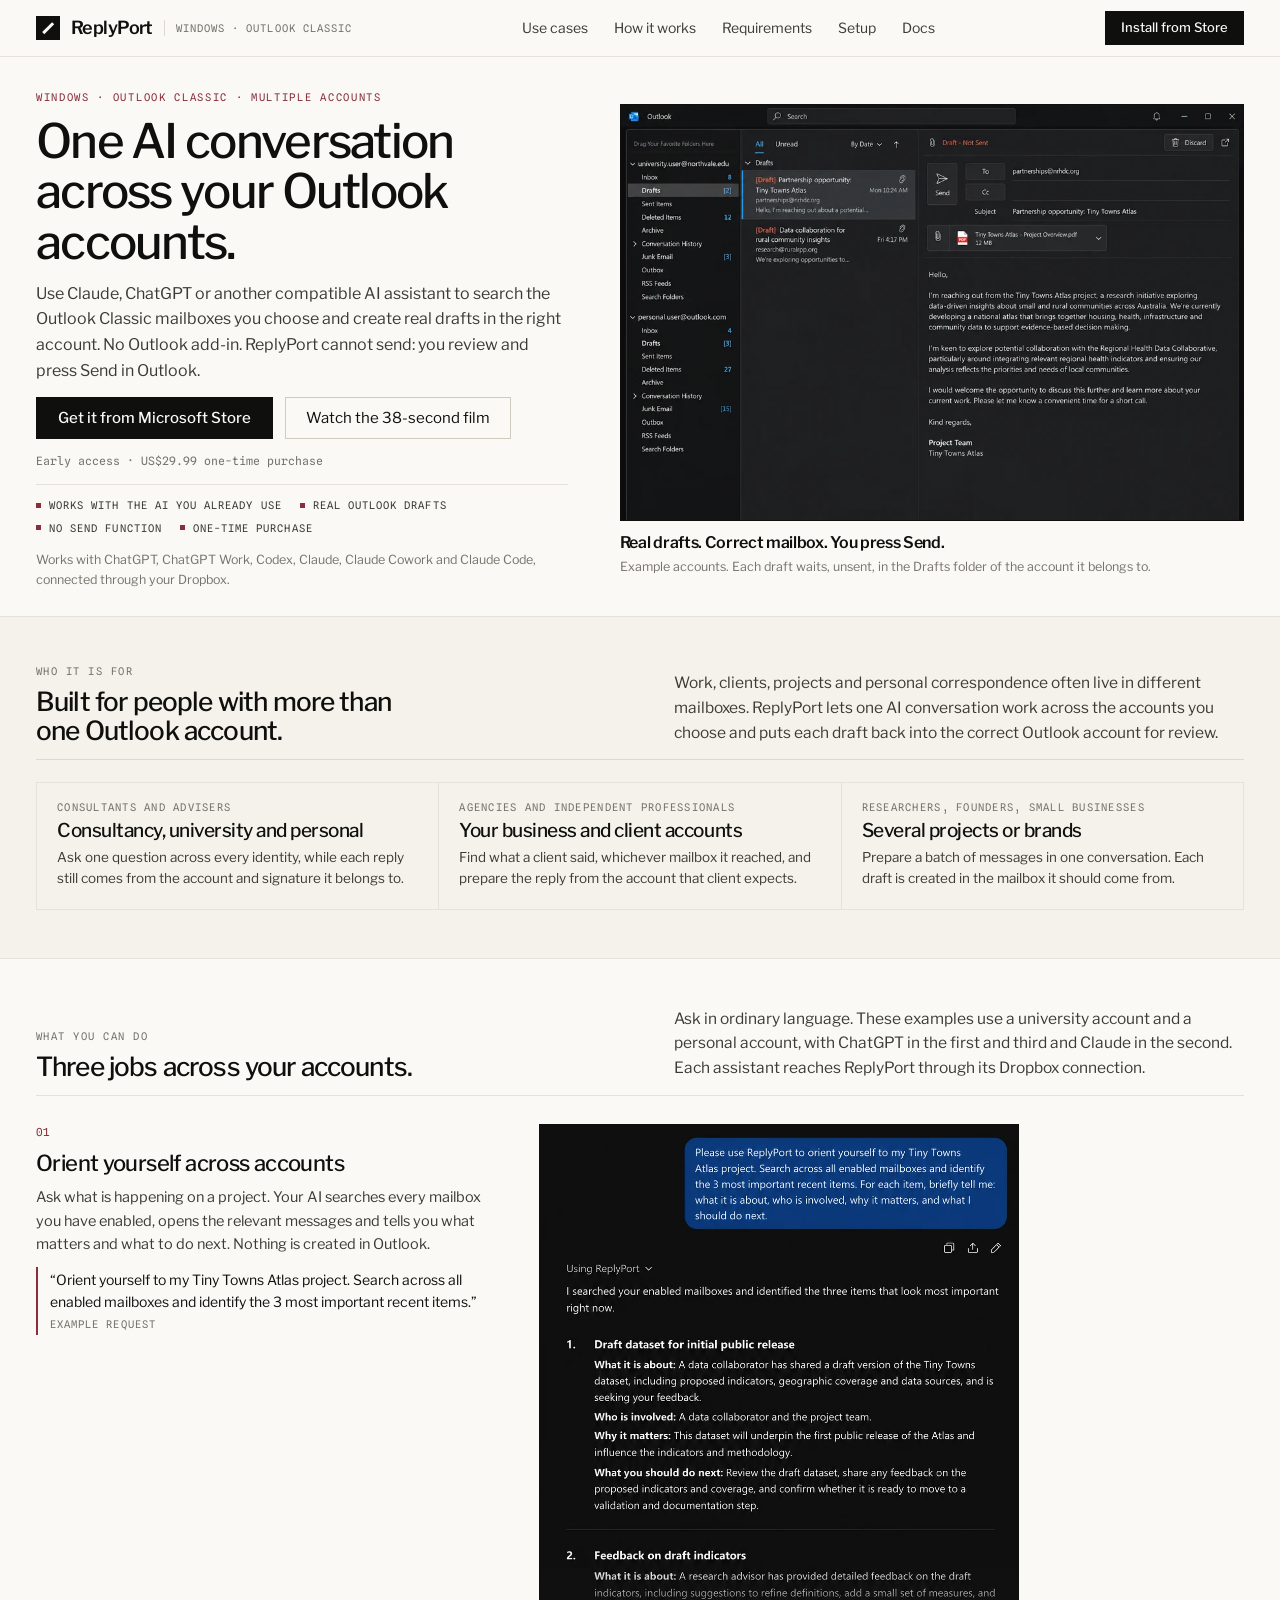
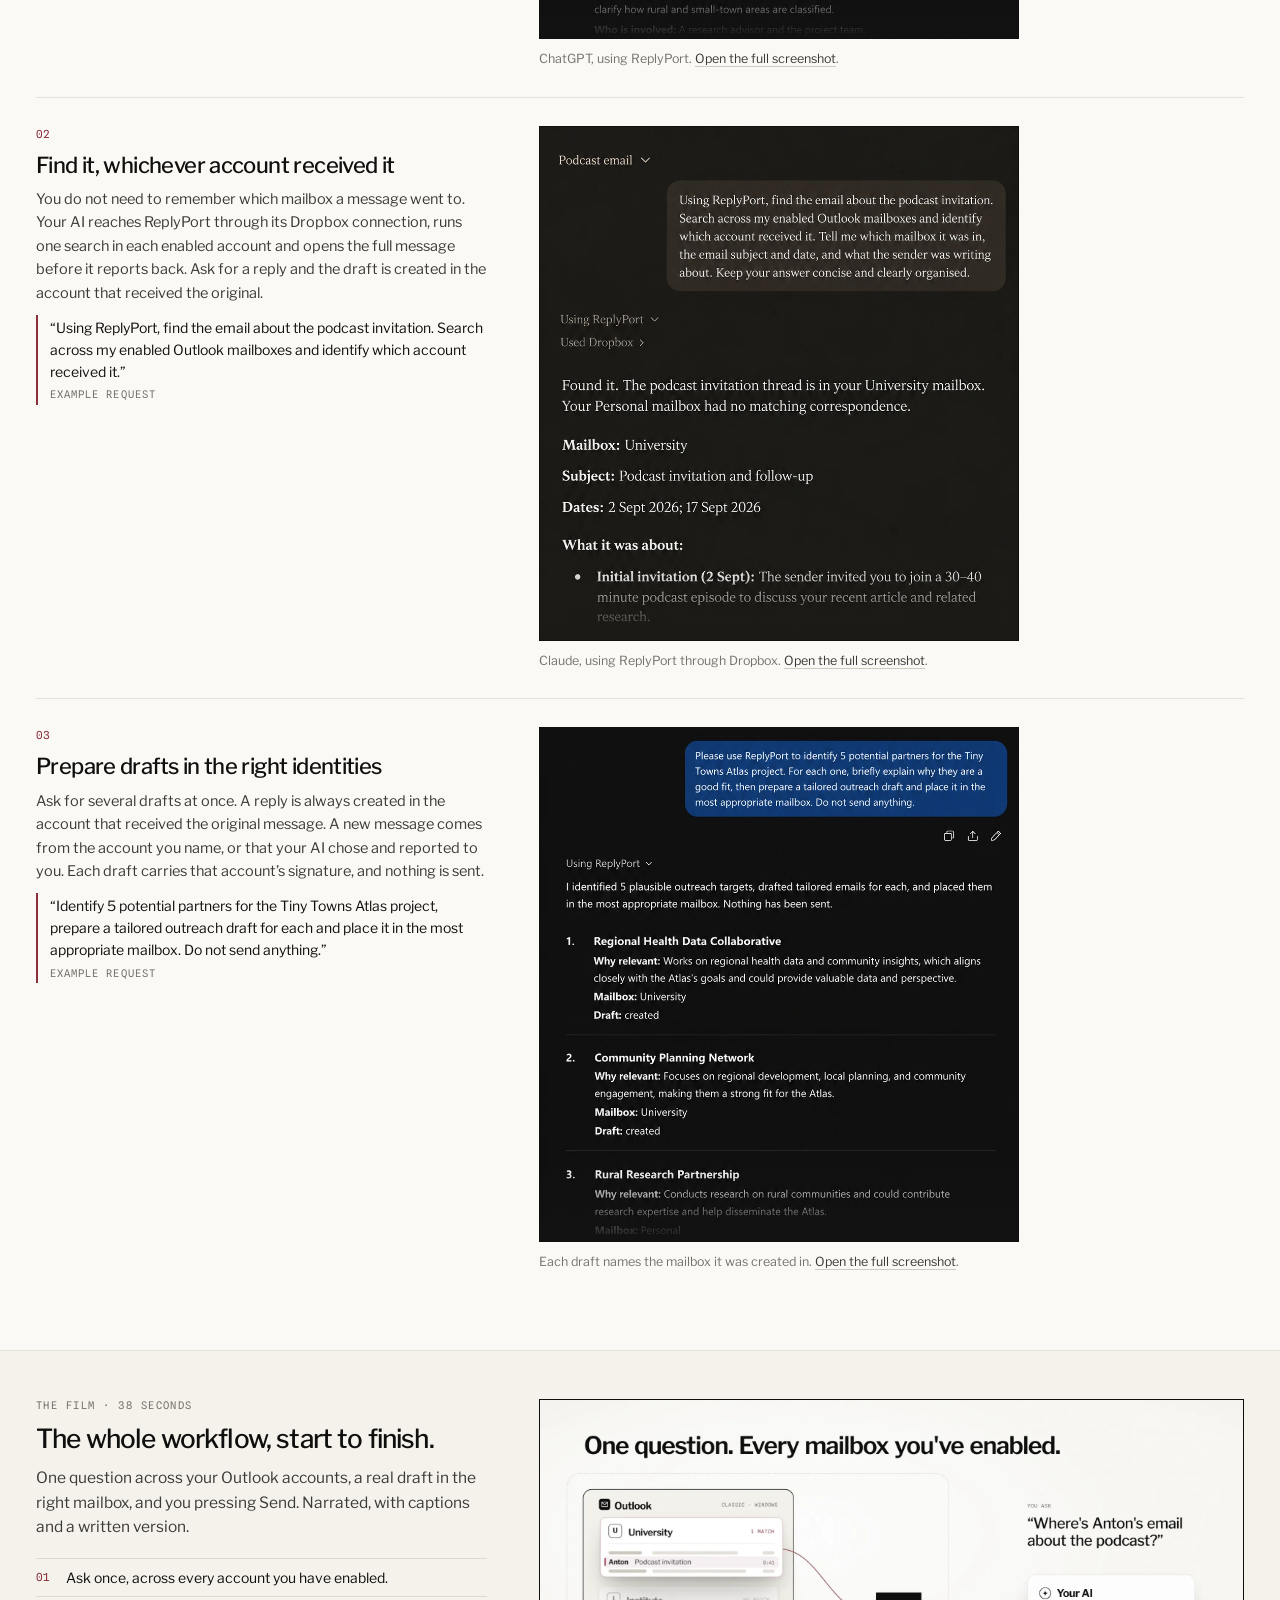
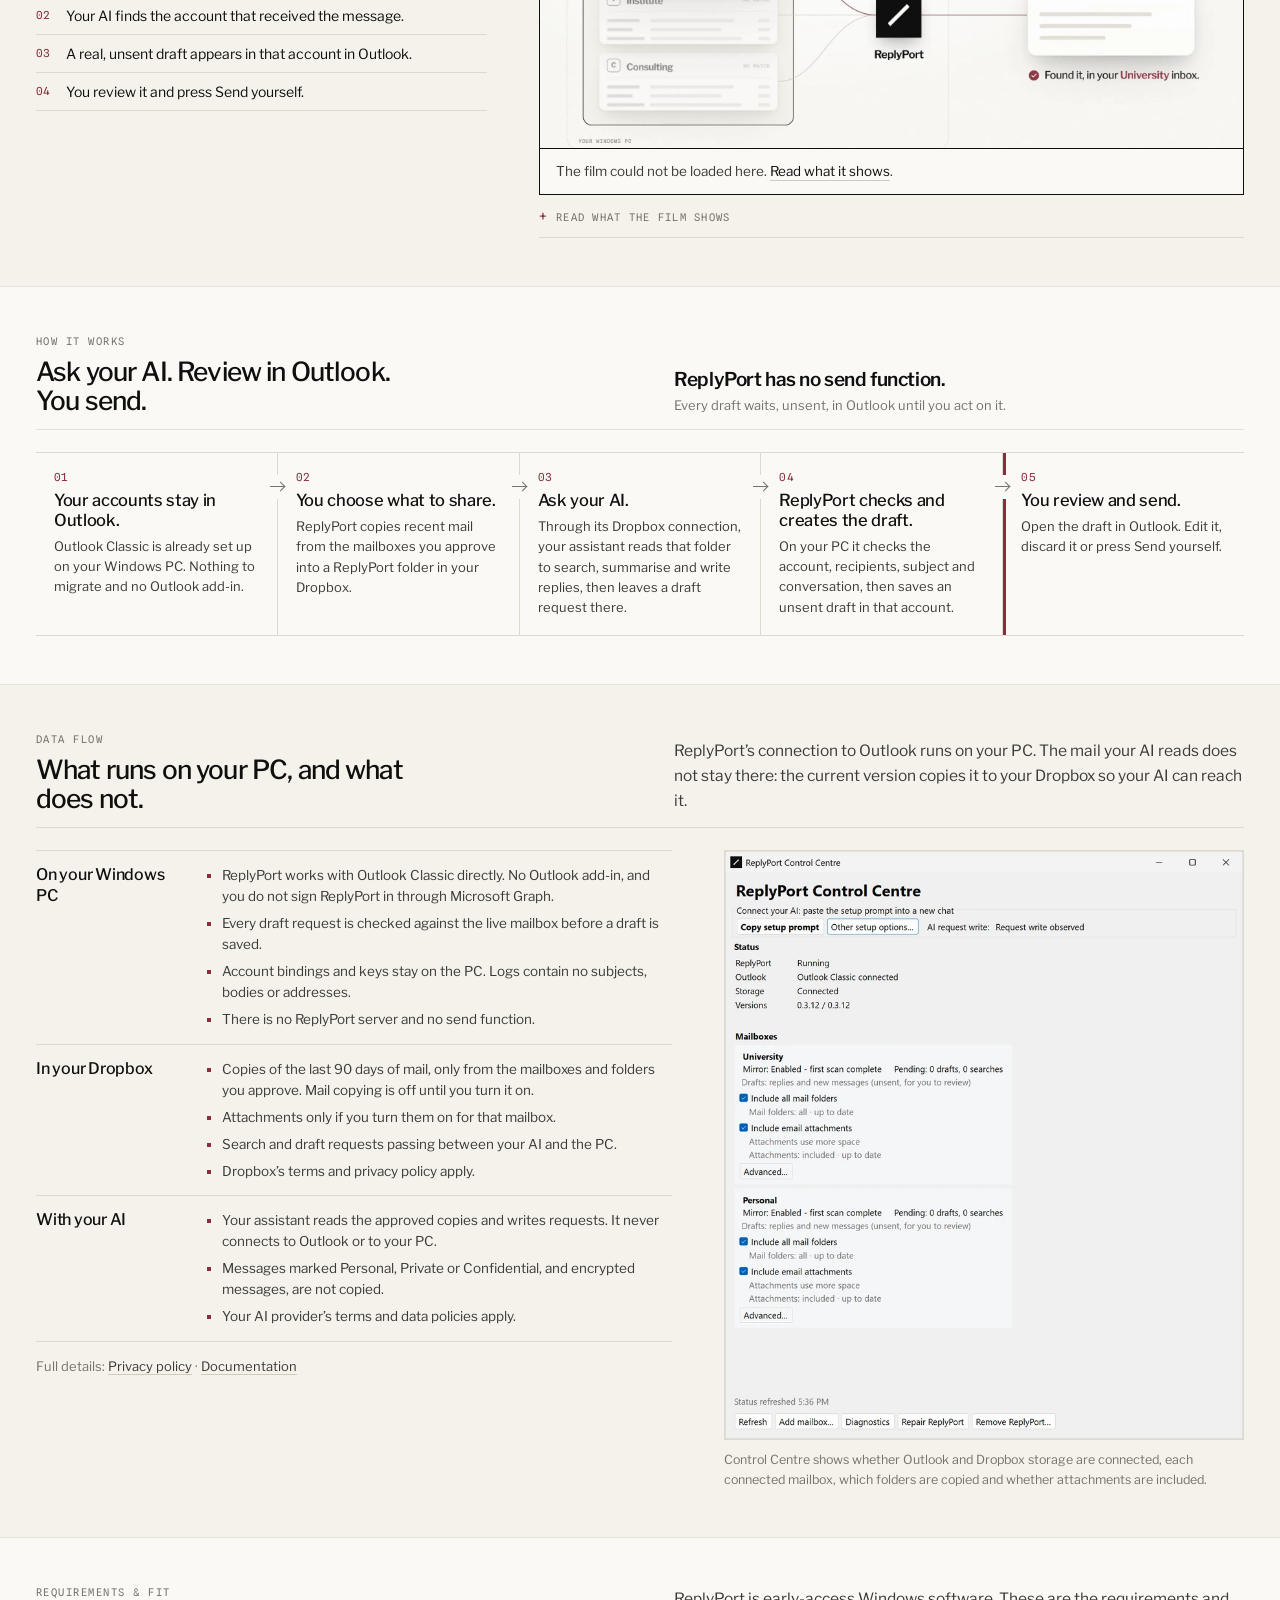
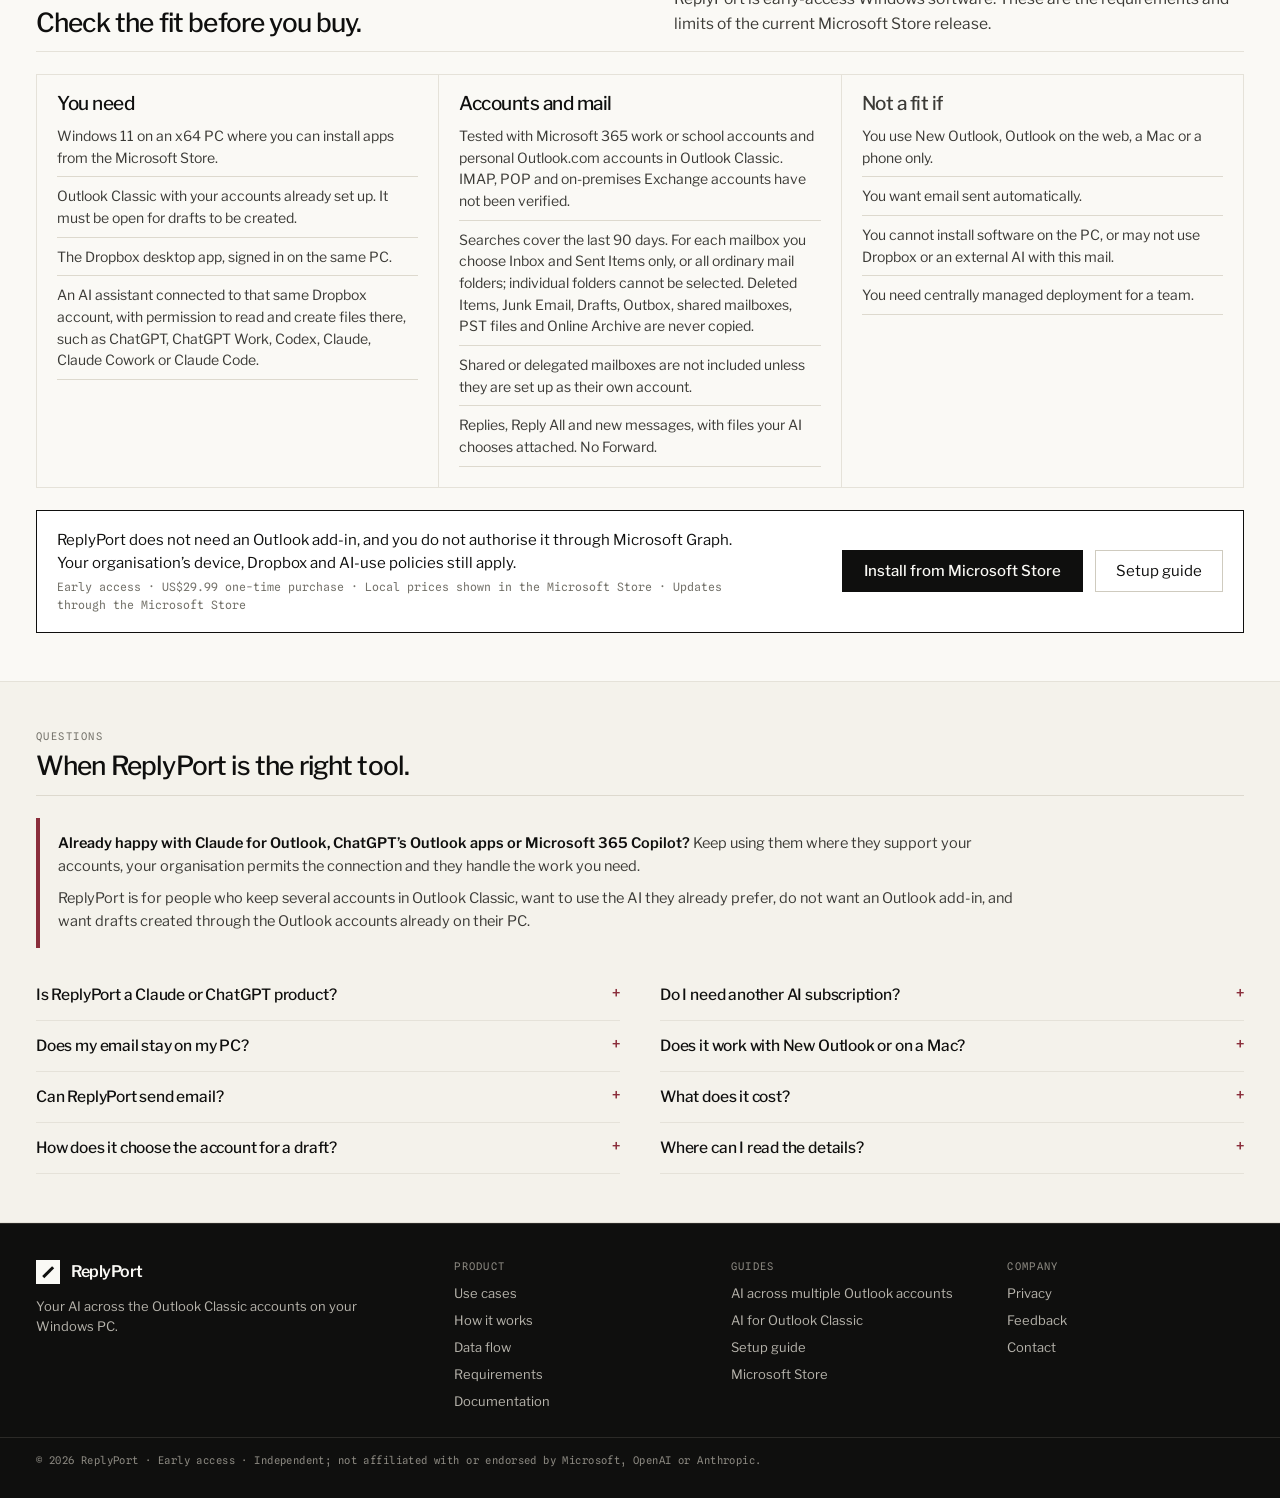
==== commit 9e99b092: "Give the three jobs matching screenshots and the film its own section - Job 2 now shows the Claude s" ====
--- a/index.html
+++ b/index.html
@@ -97,7 +97,7 @@
             <li>No send function</li>
             <li>One-time purchase</li>
           </ul>
-          <p class="note" id="surfaces">Works with ChatGPT, ChatGPT Work, Codex, Claude, Claude Cowork and Claude Code.</p>
+          <p class="note" id="surfaces">Works with ChatGPT, ChatGPT Work, Codex, Claude, Claude Cowork and Claude Code, connected through your Dropbox.</p>
         </div>
 
         <figure class="shot shot--hero">
@@ -152,7 +152,7 @@
           <p class="eyebrow eyebrow--wide">What you can do</p>
           <h2 class="h2">Three jobs across your accounts.</h2>
         </div>
-        <p class="lead">Ask in ordinary language. The examples below use ChatGPT with a university account and a personal account; Claude works the same way.</p>
+        <p class="lead">Ask in ordinary language. These examples use a university account and a personal account, with ChatGPT in the first and third and Claude in the second. Each assistant reaches ReplyPort through its Dropbox connection.</p>
       </div>
 
       <div class="jobs">
@@ -178,73 +178,18 @@
           <div class="job__text">
             <span class="job__num">02</span>
             <h3 class="job__title">Find it, whichever account received it</h3>
-            <p class="job__body">You do not need to remember which mailbox a message went to. Your AI runs one search in each enabled account and reads the full message before it reports back. Ask for a reply and the draft is created in the account that received the original.</p>
-            <blockquote class="job__prompt">&#8220;Where&#8217;s Anton&#8217;s email about the podcast?&#8221;<cite>Shown in the film</cite></blockquote>
+            <p class="job__body">You do not need to remember which mailbox a message went to. Your AI reaches ReplyPort through its Dropbox connection, runs one search in each enabled account and opens the full message before it reports back. Ask for a reply and the draft is created in the account that received the original.</p>
+            <blockquote class="job__prompt">&#8220;Using ReplyPort, find the email about the podcast invitation. Search across my enabled Outlook mailboxes and identify which account received it.&#8221;<cite>Example request</cite></blockquote>
           </div>
-          <div>
-            <figure class="film" id="film" aria-labelledby="film-title">
-              <h4 class="visually-hidden" id="film-title">ReplyPort in 38 seconds</h4>
-              <div class="film__frame">
-                <video class="film__video" id="film-video" controls playsinline preload="metadata"
-                       poster="assets/film/replyport-film-poster.webp" width="1920" height="1080"
-                       aria-describedby="film-summary">
-                  <source src="assets/film/replyport-film-720.mp4" type="video/mp4" media="(max-width: 767px)">
-                  <source src="assets/film/replyport-film-1080.mp4" type="video/mp4">
-                  <track kind="captions" src="assets/film/replyport-film.en.vtt" srclang="en" label="English">
-                </video>
-                <button class="film__start" type="button" hidden>
-                  <span class="film__start-icon" aria-hidden="true"></span>
-                  <span class="film__start-text">
-                    <span class="film__start-label">Watch the film</span>
-                    <span class="film__start-meta">38 s &#183; with narration</span>
-                  </span>
-                </button>
-                <button class="film__unmute" type="button" hidden>
-                  <span class="film__ico film__ico--sound" aria-hidden="true"></span>Watch with sound
-                </button>
-                <p class="film__error" hidden>The film could not be loaded here. <a class="link" href="#film-transcript">Read what it shows</a>.</p>
-              </div>
-
-              <div class="film__bar">
-                <button class="film__btn film__btn--primary" type="button" data-act="sound-start">
-                  <span class="film__ico film__ico--sound" aria-hidden="true"></span><span>Watch with sound</span>
-                </button>
-                <button class="film__btn" type="button" data-act="toggle">
-                  <span class="film__ico film__ico--pause" aria-hidden="true"></span><span class="film__btn-text">Pause</span>
-                </button>
-                <button class="film__btn" type="button" data-act="restart">
-                  <span class="film__ico film__ico--restart" aria-hidden="true"></span><span class="film__btn-text">Restart</span>
-                </button>
-                <button class="film__btn" type="button" data-act="mute" aria-pressed="true" hidden>
-                  <span class="film__ico film__ico--sound" aria-hidden="true"></span><span class="film__btn-text">Sound</span>
-                </button>
-                <button class="film__btn" type="button" data-act="captions" aria-pressed="false">
-                  <span class="film__cc" aria-hidden="true">CC</span><span class="film__btn-text">Captions</span>
-                </button>
-                <span class="film__time" aria-hidden="true"><span data-time>0:00</span> / 0:38</span>
-                <button class="film__btn film__btn--end" type="button" data-act="fullscreen">
-                  <span class="film__ico film__ico--full" aria-hidden="true"></span><span class="film__btn-text">Full screen</span>
-                </button>
-                <span class="film__progress" aria-hidden="true"><span data-progress></span></span>
-              </div>
-
-              <figcaption class="visually-hidden" id="film-summary">A narrated example: search across enabled Outlook accounts, create a reply draft in the right account, then review and send it yourself. Captions and a written version are available.</figcaption>
-            </figure>
-
-            <details class="transcript" id="film-transcript">
-              <summary>Read what the film shows</summary>
-              <ol class="transcript__list">
-                <li><b>Your work email isn&#8217;t always in one inbox.</b> One inbox becomes three separate work accounts.</li>
-                <li><b>And Outlook add-ins aren&#8217;t always available.</b> An add-in approaches the accounts but is not available.</li>
-                <li><b>But your accounts are already in Outlook.</b> The accounts sit inside Outlook Classic on Windows.</li>
-                <li><b>ReplyPort connects Outlook to the AI you already use.</b> ReplyPort runs on your Windows PC between Outlook and your AI, with a separate path to each account.</li>
-                <li><b>Ask a question, and your AI searches every mailbox you&#8217;ve enabled.</b> &#8220;Where&#8217;s Anton&#8217;s email about the podcast?&#8221; is checked in each account. Two have no match; the University account has it, and the answer comes back from there.</li>
-                <li><b>Ask for a reply, and a real draft appears in the right Outlook account.</b> The AI writes only the reply text. ReplyPort adds the recipient, subject and signature from Outlook and saves the draft in the University account&#8217;s Drafts.</li>
-                <li><b>Nothing sends automatically.</b> The draft stays unsent.</li>
-                <li><b>You review. You send.</b> The person reads the draft and presses Send in Outlook.</li>
-              </ol>
-            </details>
-          </div>
+          <figure class="shot shot--chat shot--claude">
+            <a class="shot__frame" href="assets/screens/chat-find.jpg">
+              <picture>
+                <source type="image/webp" srcset="assets/screens/chat-find.webp">
+                <img src="assets/screens/chat-find.jpg" width="940" height="1672" loading="lazy" alt="A Claude conversation using ReplyPort, with Dropbox shown as the connection it used. Claude reports that the podcast invitation thread is in the University mailbox and that the Personal mailbox had no matching correspondence, then gives the subject, the dates and what each message in the thread was about.">
+              </picture>
+            </a>
+            <figcaption class="shot__note">Claude, using ReplyPort through Dropbox. <a href="assets/screens/chat-find.jpg">Open the full screenshot</a>.</figcaption>
+          </figure>
         </article>
 
         <article class="job">
@@ -268,7 +213,89 @@
     </div>
   </section>
 
-  <!-- ===== 4 - How it works ========================================== -->
+  <!-- ===== 4 - The film: the whole workflow, start to finish ========= -->
+  <section class="band band--alt" id="film" aria-labelledby="film-title">
+    <div class="wrap sec">
+      <div class="film-feature">
+        <div class="film-feature__text">
+          <p class="eyebrow eyebrow--wide">The film &#183; 38 seconds</p>
+          <h2 class="h2" id="film-title">The whole workflow, start to finish.</h2>
+          <p class="lead">One question across your Outlook accounts, a real draft in the right mailbox, and you pressing Send. Narrated, with captions and a written version.</p>
+          <ol class="film-beats" role="list">
+            <li>Ask once, across every account you have enabled.</li>
+            <li>Your AI finds the account that received the message.</li>
+            <li>A real, unsent draft appears in that account in Outlook.</li>
+            <li>You review it and press Send yourself.</li>
+          </ol>
+        </div>
+        <div class="film-feature__media">
+          <figure class="film" id="film-player" aria-label="ReplyPort film, 38 seconds">
+            <div class="film__frame">
+              <video class="film__video" id="film-video" controls playsinline preload="metadata"
+                     poster="assets/film/replyport-film-poster.webp" width="1920" height="1080"
+                     aria-describedby="film-summary">
+                <source src="assets/film/replyport-film-720.mp4" type="video/mp4" media="(max-width: 767px)">
+                <source src="assets/film/replyport-film-1080.mp4" type="video/mp4">
+                <track kind="captions" src="assets/film/replyport-film.en.vtt" srclang="en" label="English">
+              </video>
+              <button class="film__start" type="button" hidden>
+                <span class="film__start-icon" aria-hidden="true"></span>
+                <span class="film__start-text">
+                  <span class="film__start-label">Watch the film</span>
+                  <span class="film__start-meta">38 s &#183; with narration</span>
+                </span>
+              </button>
+              <button class="film__unmute" type="button" hidden>
+                <span class="film__ico film__ico--sound" aria-hidden="true"></span>Watch with sound
+              </button>
+              <p class="film__error" hidden>The film could not be loaded here. <a class="link" href="#film-transcript">Read what it shows</a>.</p>
+            </div>
+
+            <div class="film__bar">
+              <button class="film__btn film__btn--primary" type="button" data-act="sound-start">
+                <span class="film__ico film__ico--sound" aria-hidden="true"></span><span>Watch with sound</span>
+              </button>
+              <button class="film__btn" type="button" data-act="toggle">
+                <span class="film__ico film__ico--pause" aria-hidden="true"></span><span class="film__btn-text">Pause</span>
+              </button>
+              <button class="film__btn" type="button" data-act="restart">
+                <span class="film__ico film__ico--restart" aria-hidden="true"></span><span class="film__btn-text">Restart</span>
+              </button>
+              <button class="film__btn" type="button" data-act="mute" aria-pressed="true" hidden>
+                <span class="film__ico film__ico--sound" aria-hidden="true"></span><span class="film__btn-text">Sound</span>
+              </button>
+              <button class="film__btn" type="button" data-act="captions" aria-pressed="false">
+                <span class="film__cc" aria-hidden="true">CC</span><span class="film__btn-text">Captions</span>
+              </button>
+              <span class="film__time" aria-hidden="true"><span data-time>0:00</span> / 0:38</span>
+              <button class="film__btn film__btn--end" type="button" data-act="fullscreen">
+                <span class="film__ico film__ico--full" aria-hidden="true"></span><span class="film__btn-text">Full screen</span>
+              </button>
+              <span class="film__progress" aria-hidden="true"><span data-progress></span></span>
+            </div>
+
+            <figcaption class="visually-hidden" id="film-summary">A narrated example: search across enabled Outlook accounts, create a reply draft in the right account, then review and send it yourself. Captions and a written version are available.</figcaption>
+          </figure>
+
+          <details class="transcript" id="film-transcript">
+            <summary>Read what the film shows</summary>
+            <ol class="transcript__list">
+              <li><b>Your work email isn&#8217;t always in one inbox.</b> One inbox becomes three separate work accounts.</li>
+              <li><b>And Outlook add-ins aren&#8217;t always available.</b> An add-in approaches the accounts but is not available.</li>
+              <li><b>But your accounts are already in Outlook.</b> The accounts sit inside Outlook Classic on Windows.</li>
+              <li><b>ReplyPort connects Outlook to the AI you already use.</b> ReplyPort runs on your Windows PC between Outlook and your AI, with a separate path to each account.</li>
+              <li><b>Ask a question, and your AI searches every mailbox you&#8217;ve enabled.</b> &#8220;Where&#8217;s Anton&#8217;s email about the podcast?&#8221; is checked in each account. Two have no match; the University account has it, and the answer comes back from there.</li>
+              <li><b>Ask for a reply, and a real draft appears in the right Outlook account.</b> The AI writes only the reply text. ReplyPort adds the recipient, subject and signature from Outlook and saves the draft in the University account&#8217;s Drafts.</li>
+              <li><b>Nothing sends automatically.</b> The draft stays unsent.</li>
+              <li><b>You review. You send.</b> The person reads the draft and presses Send in Outlook.</li>
+            </ol>
+          </details>
+        </div>
+      </div>
+    </div>
+  </section>
+
+  <!-- ===== 5 - How it works ========================================== -->
   <section class="band" id="how">
     <div class="wrap sec">
       <div class="sec-head">
@@ -298,7 +325,7 @@
         <li class="how-step">
           <span class="how-step__num">03</span>
           <h3 class="how-step__title">Ask your AI.</h3>
-          <p class="how-step__text">Your assistant reads that folder to search, summarise and write replies, then leaves a draft request there.</p>
+          <p class="how-step__text">Through its Dropbox connection, your assistant reads that folder to search, summarise and write replies, then leaves a draft request there.</p>
           <span class="how-step__arrow" aria-hidden="true"></span>
         </li>
         <li class="how-step">
@@ -316,7 +343,7 @@
     </div>
   </section>
 
-  <!-- ===== 5 - Data flow ============================================= -->
+  <!-- ===== 6 - Data flow ============================================= -->
   <section class="band band--alt" id="data">
     <div class="wrap sec">
       <div class="sec-head">
@@ -361,15 +388,15 @@
         <figure class="shot shot--light">
           <picture class="shot__frame">
             <source type="image/webp" srcset="assets/screens/control-centre-800.webp 800w, assets/screens/control-centre.webp 1256w" sizes="(max-width: 980px) 100vw, 520px">
-            <img src="assets/screens/control-centre-800.png" srcset="assets/screens/control-centre-800.png 800w, assets/screens/control-centre.png 1256w" sizes="(max-width: 980px) 100vw, 520px" width="1256" height="1425" loading="lazy" alt="ReplyPort Control Centre showing ReplyPort running, Outlook Classic connected and storage connected, with two example mailbox cards, University and Personal. Each card shows mail copying enabled, Include all mail folders and Include email attachments turned on, and both up to date.">
+            <img src="assets/screens/control-centre-800.png" srcset="assets/screens/control-centre-800.png 800w, assets/screens/control-centre.png 1256w" sizes="(max-width: 980px) 100vw, 520px" width="1256" height="1425" loading="lazy" alt="ReplyPort Control Centre showing ReplyPort running, Outlook Classic connected and storage, the ReplyPort folder in Dropbox, connected, with two example mailbox cards, University and Personal. Each card shows mail copying enabled, Include all mail folders and Include email attachments turned on, and both up to date.">
           </picture>
-          <figcaption class="shot__note">Control Centre shows each connected mailbox, which folders are copied and whether attachments are included.</figcaption>
+          <figcaption class="shot__note">Control Centre shows whether Outlook and Dropbox storage are connected, each connected mailbox, which folders are copied and whether attachments are included.</figcaption>
         </figure>
       </div>
     </div>
   </section>
 
-  <!-- ===== 6 - Requirements and fit ================================== -->
+  <!-- ===== 7 - Requirements and fit ================================== -->
   <section class="band" id="windows">
     <div class="wrap sec">
       <div class="sec-head">
@@ -386,7 +413,7 @@
             <li>Windows 11 on an x64 PC where you can install apps from the Microsoft Store.</li>
             <li>Outlook Classic with your accounts already set up. It must be open for drafts to be created.</li>
             <li>The Dropbox desktop app, signed in on the same PC.</li>
-            <li>An AI assistant that can read and create files in your Dropbox, such as ChatGPT, ChatGPT Work, Codex, Claude, Claude Cowork or Claude Code.</li>
+            <li>An AI assistant connected to that same Dropbox account, with permission to read and create files there, such as ChatGPT, ChatGPT Work, Codex, Claude, Claude Cowork or Claude Code.</li>
           </ul>
         </div>
         <div class="col col--pad fit-col">
@@ -410,7 +437,7 @@
       </div>
       <div class="buy">
         <div class="buy__text">
-          <p>ReplyPort does not need an Outlook add-in, and you do not authorise it through Microsoft Graph. Your organisation&#8217;s device, storage and AI-use policies still apply.</p>
+          <p>ReplyPort does not need an Outlook add-in, and you do not authorise it through Microsoft Graph. Your organisation&#8217;s device, Dropbox and AI-use policies still apply.</p>
           <p class="meta">Early access &#183; US$29.99 one-time purchase &#183; Local prices shown in the Microsoft Store &#183; Updates through the Microsoft Store</p>
         </div>
         <div class="buy__actions">
@@ -421,7 +448,7 @@
     </div>
   </section>
 
-  <!-- ===== 7 - When to use ReplyPort, and questions ================== -->
+  <!-- ===== 8 - When to use ReplyPort, and questions ================== -->
   <section class="band band--alt" id="faq">
     <div class="wrap sec">
       <div class="sec-head">
--- a/assets/site.css
+++ b/assets/site.css
@@ -661,6 +661,7 @@
   line-height:1.2;padding:2px 6px 1px;border:1px solid var(--ink);color:var(--ink);
 }
 .st--dev{border-color:var(--signal);color:var(--signal)}
+.st--soon{border-style:dashed;border-color:var(--signal);color:var(--signal)}
 .st--planned{border-style:dashed;border-color:var(--border-strong);color:var(--body)}
 .st--no{border-color:var(--rule-alt);color:var(--muted)}
 
@@ -790,6 +791,9 @@
   content:'';position:absolute;left:0;right:0;bottom:0;height:72px;pointer-events:none;
   background:linear-gradient(rgba(18,18,18,0),#121212);
 }
+/* Claude's dark theme is warmer than ChatGPT's: fade into its own background. */
+.shot--claude .shot__frame{background:#1B1A16}
+.shot--claude .shot__frame::after{background:linear-gradient(rgba(27,26,22,0),#1B1A16)}
 .shot--light{max-width:520px}
 .shot--light .shot__frame{border-color:var(--rule-alt);background:transparent}
 
@@ -816,8 +820,28 @@
   display:block;margin-top:4px;font-style:normal;
   font-family:var(--mono);font-size:10.5px;letter-spacing:.1em;text-transform:uppercase;color:var(--muted);
 }
-.job .film{min-width:0}
-.job .transcript{margin-top:10px}
+
+/* The film, in its own band after the three jobs: the explanation on the
+   left, the film and its written version on the right. */
+.film-feature{
+  display:grid;grid-template-columns:minmax(0,.78fr) minmax(0,1.22fr);gap:var(--gap-lg);align-items:start;
+}
+.film-feature__text{display:flex;flex-direction:column;gap:12px;max-width:46ch}
+.film-feature__media{min-width:0}
+.film-feature .transcript{margin-top:10px}
+.band--alt .transcript{border-bottom-color:var(--rule-alt)}
+.film-beats{
+  display:flex;flex-direction:column;counter-reset:b;margin-top:6px;
+  border-top:1px solid var(--rule-alt);
+}
+.film-beats li{
+  counter-increment:b;position:relative;padding:8px 0 8px 30px;
+  border-bottom:1px solid var(--rule-alt);font-size:14px;line-height:1.5;color:var(--ink);
+}
+.film-beats li::before{
+  content:counter(b,decimal-leading-zero);position:absolute;left:0;top:10px;
+  font-family:var(--mono);font-size:11px;color:var(--signal);
+}
 
 /* How it works, in five steps. */
 .how-steps--5 .how-step{padding:16px 18px 18px}
@@ -873,6 +897,11 @@
 @media (max-width:980px){
   .job{grid-template-columns:1fr;gap:18px}
   .job__text{max-width:62ch}
+  .film-feature{grid-template-columns:1fr;gap:20px}
+  .film-feature__text{max-width:62ch}
+  /* Stacked, the beats would push the film below the fold for anyone
+     arriving from the hero's Watch button; the written version covers them. */
+  .film-beats{display:none}
   .split{grid-template-columns:1fr;gap:28px}
   .faq{grid-template-columns:1fr}
   .how-steps--5{flex-direction:column;border-left:1px solid var(--rule-alt);border-right:1px solid var(--rule-alt)}
@@ -1041,6 +1070,13 @@
   .docs-table th,.docs-table td{padding-right:10px}
   .docs-table--kv tbody th{width:auto;min-width:96px}
   .docs-steps > li{grid-template-columns:28px minmax(0,1fr)}
+  /* Comparison tables (current release vs in development) stack on a phone:
+     one block per row, each cell labelled from its data-label. */
+  .docs-table--compare thead{position:absolute;width:1px;height:1px;overflow:hidden;clip:rect(0 0 0 0);clip-path:inset(50%)}
+  .docs-table--compare,.docs-table--compare tbody,.docs-table--compare tr,.docs-table--compare th,.docs-table--compare td{display:block;width:auto}
+  .docs-table--compare tr{padding:10px 0;border-bottom:1px solid var(--rule-alt)}
+  .docs-table--compare th,.docs-table--compare td{border-bottom:0;padding:2px 0 6px}
+  .docs-table--compare td::before{content:attr(data-label);display:block;font-family:var(--mono);font-size:10px;letter-spacing:.1em;text-transform:uppercase;color:var(--muted);margin-bottom:2px}
 }
 
 /* --- <=360px: keep the lockup and the Store button on one row --------- */
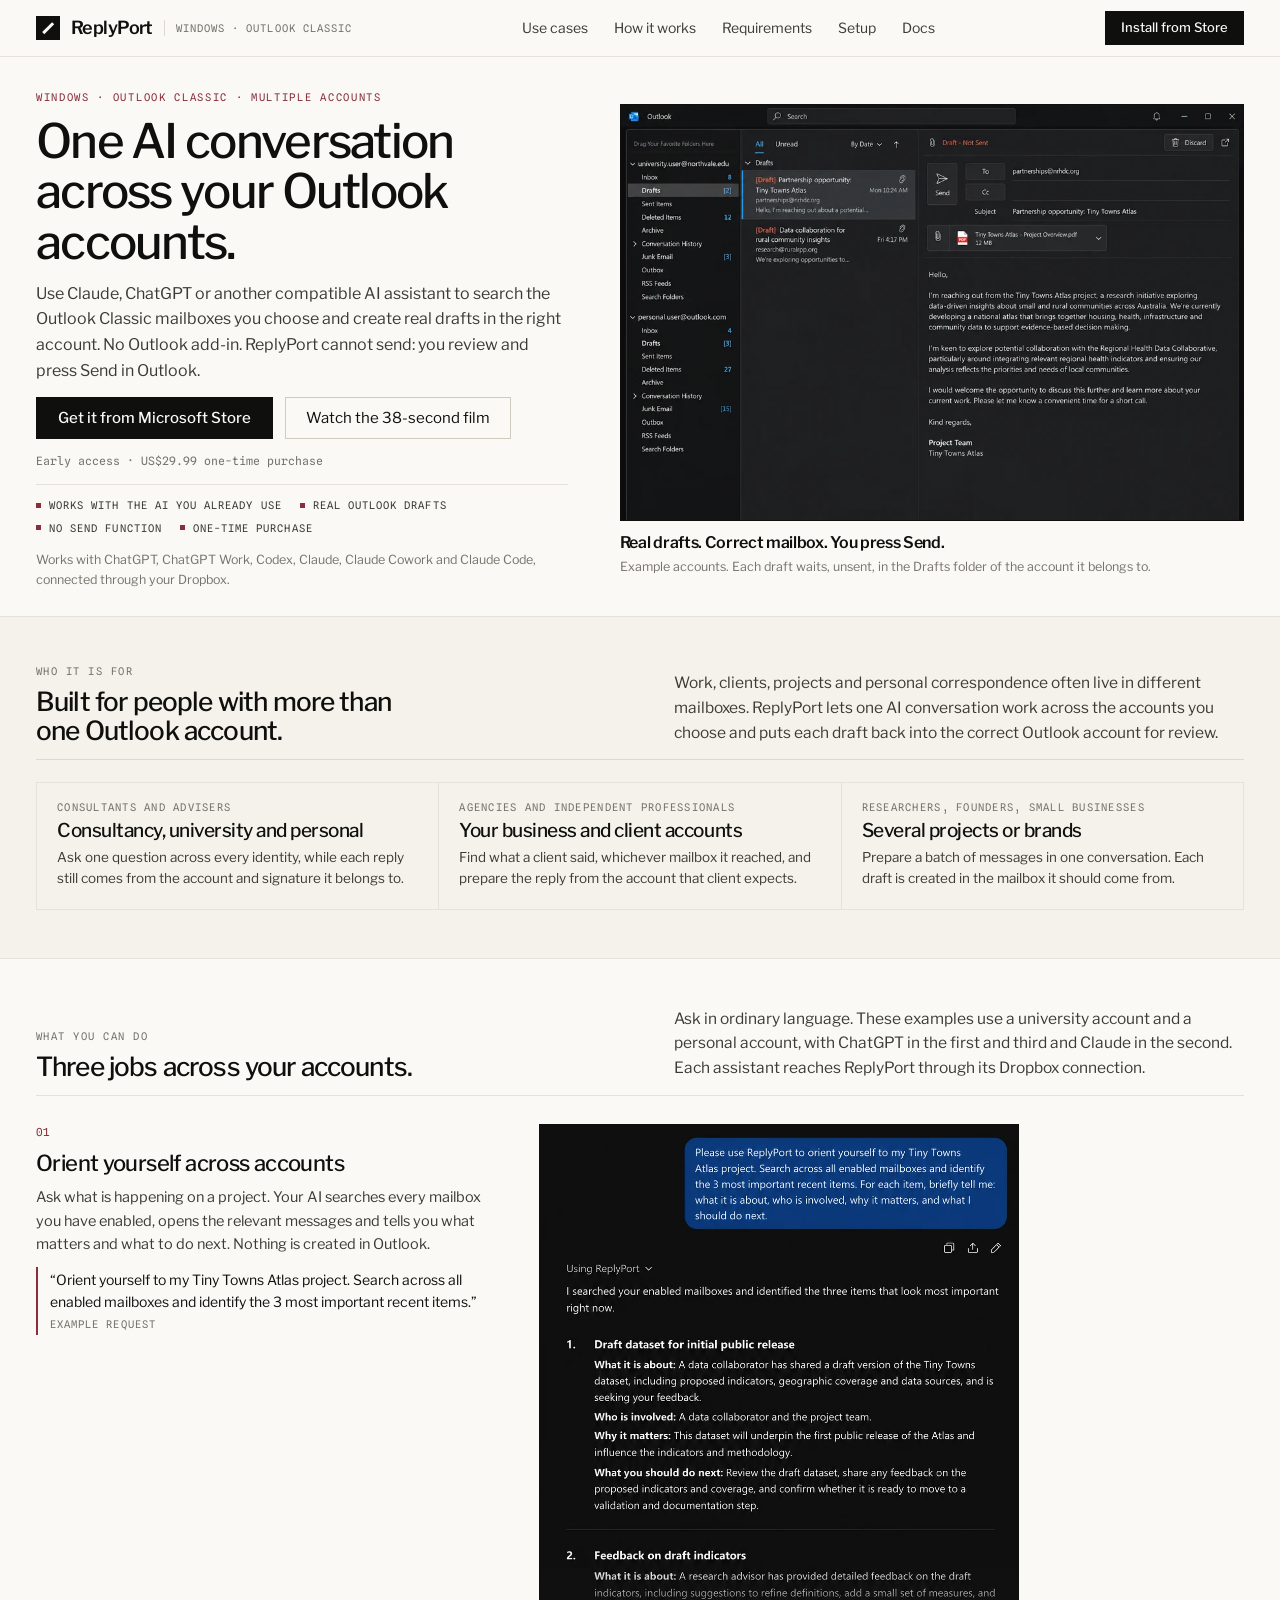
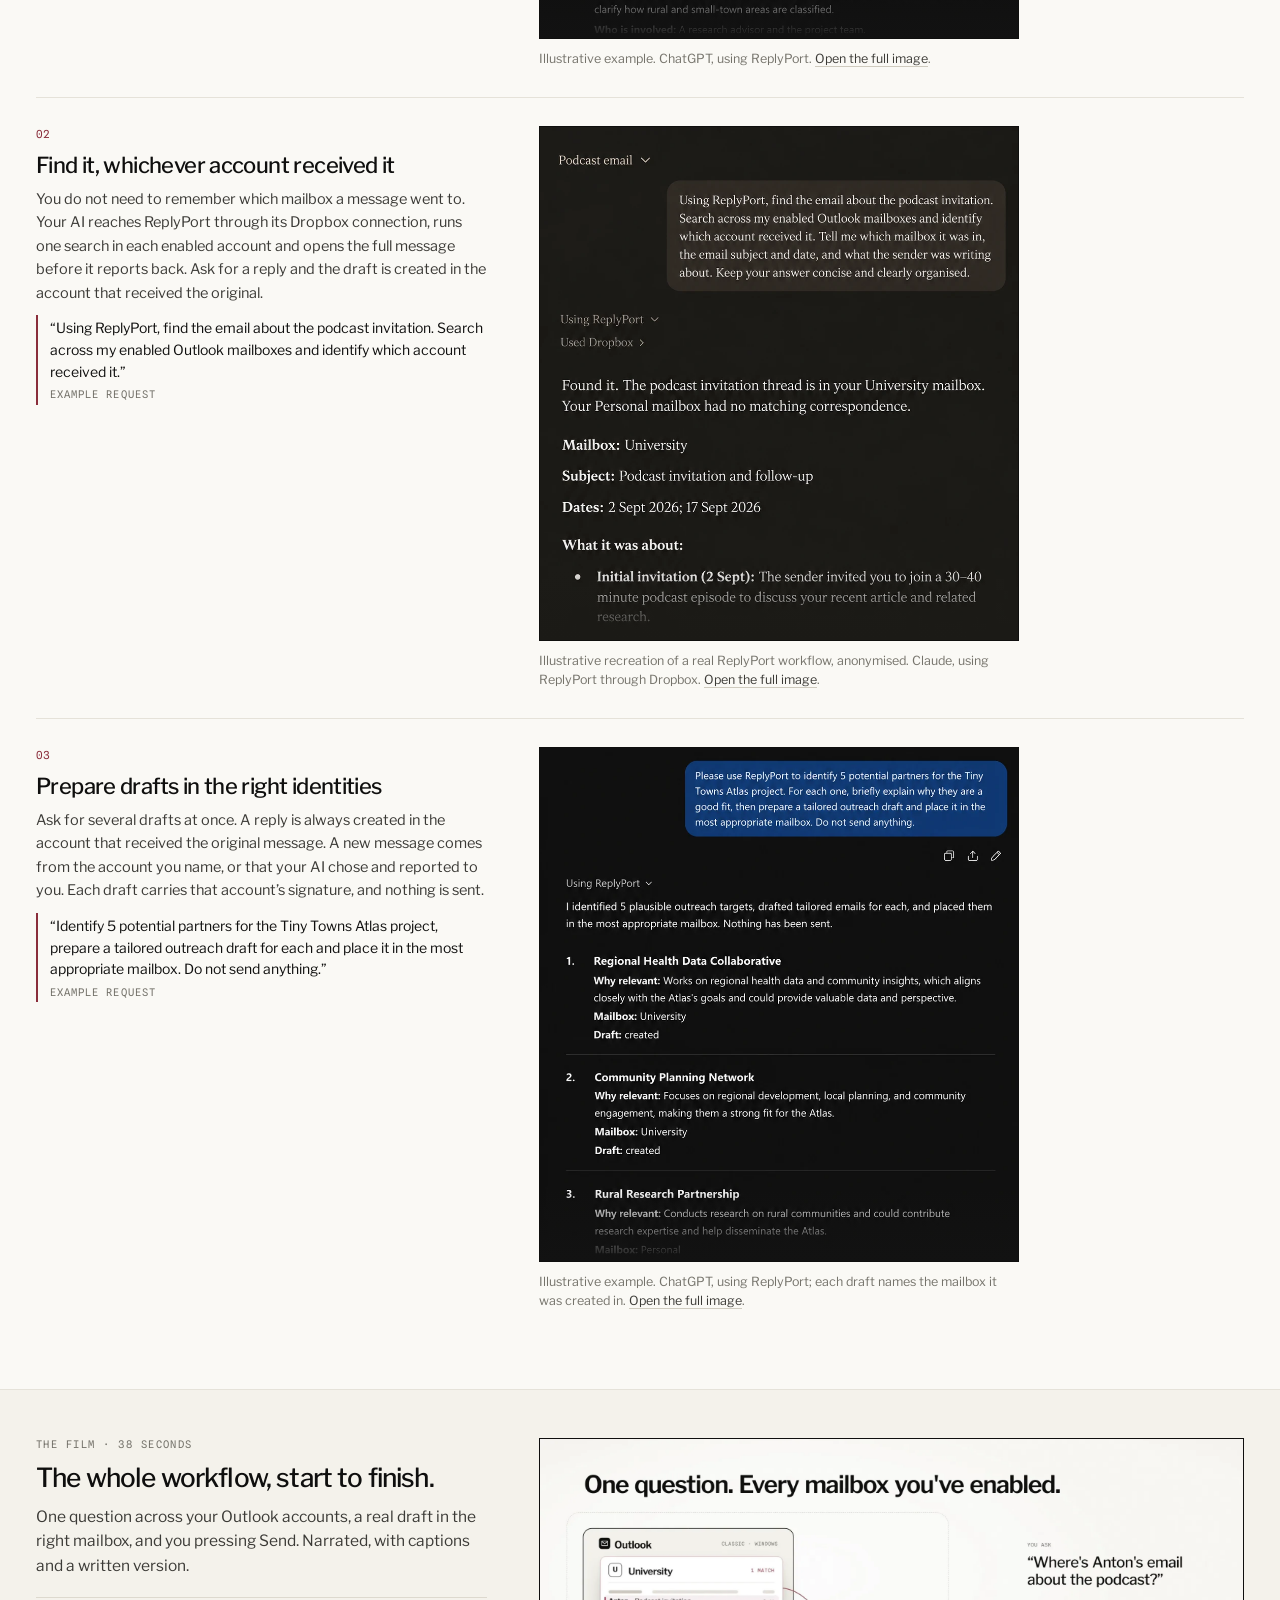
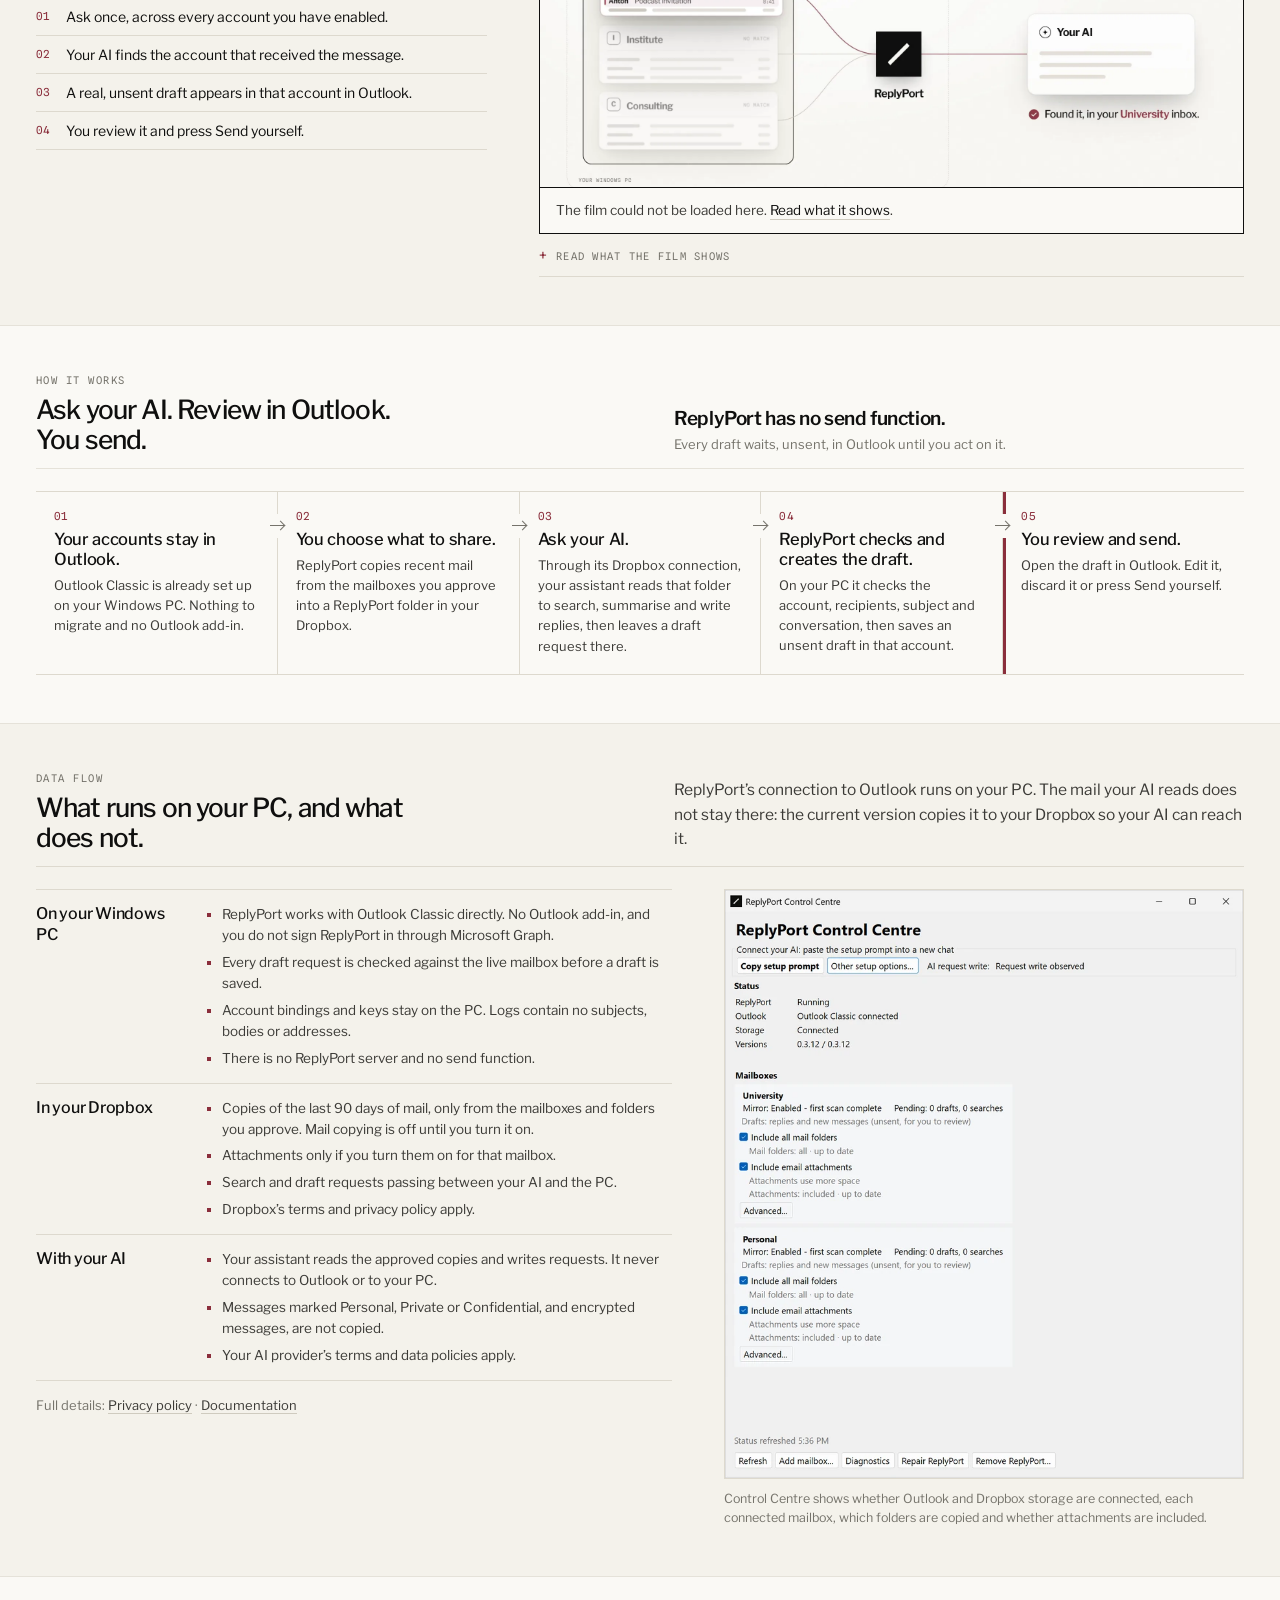
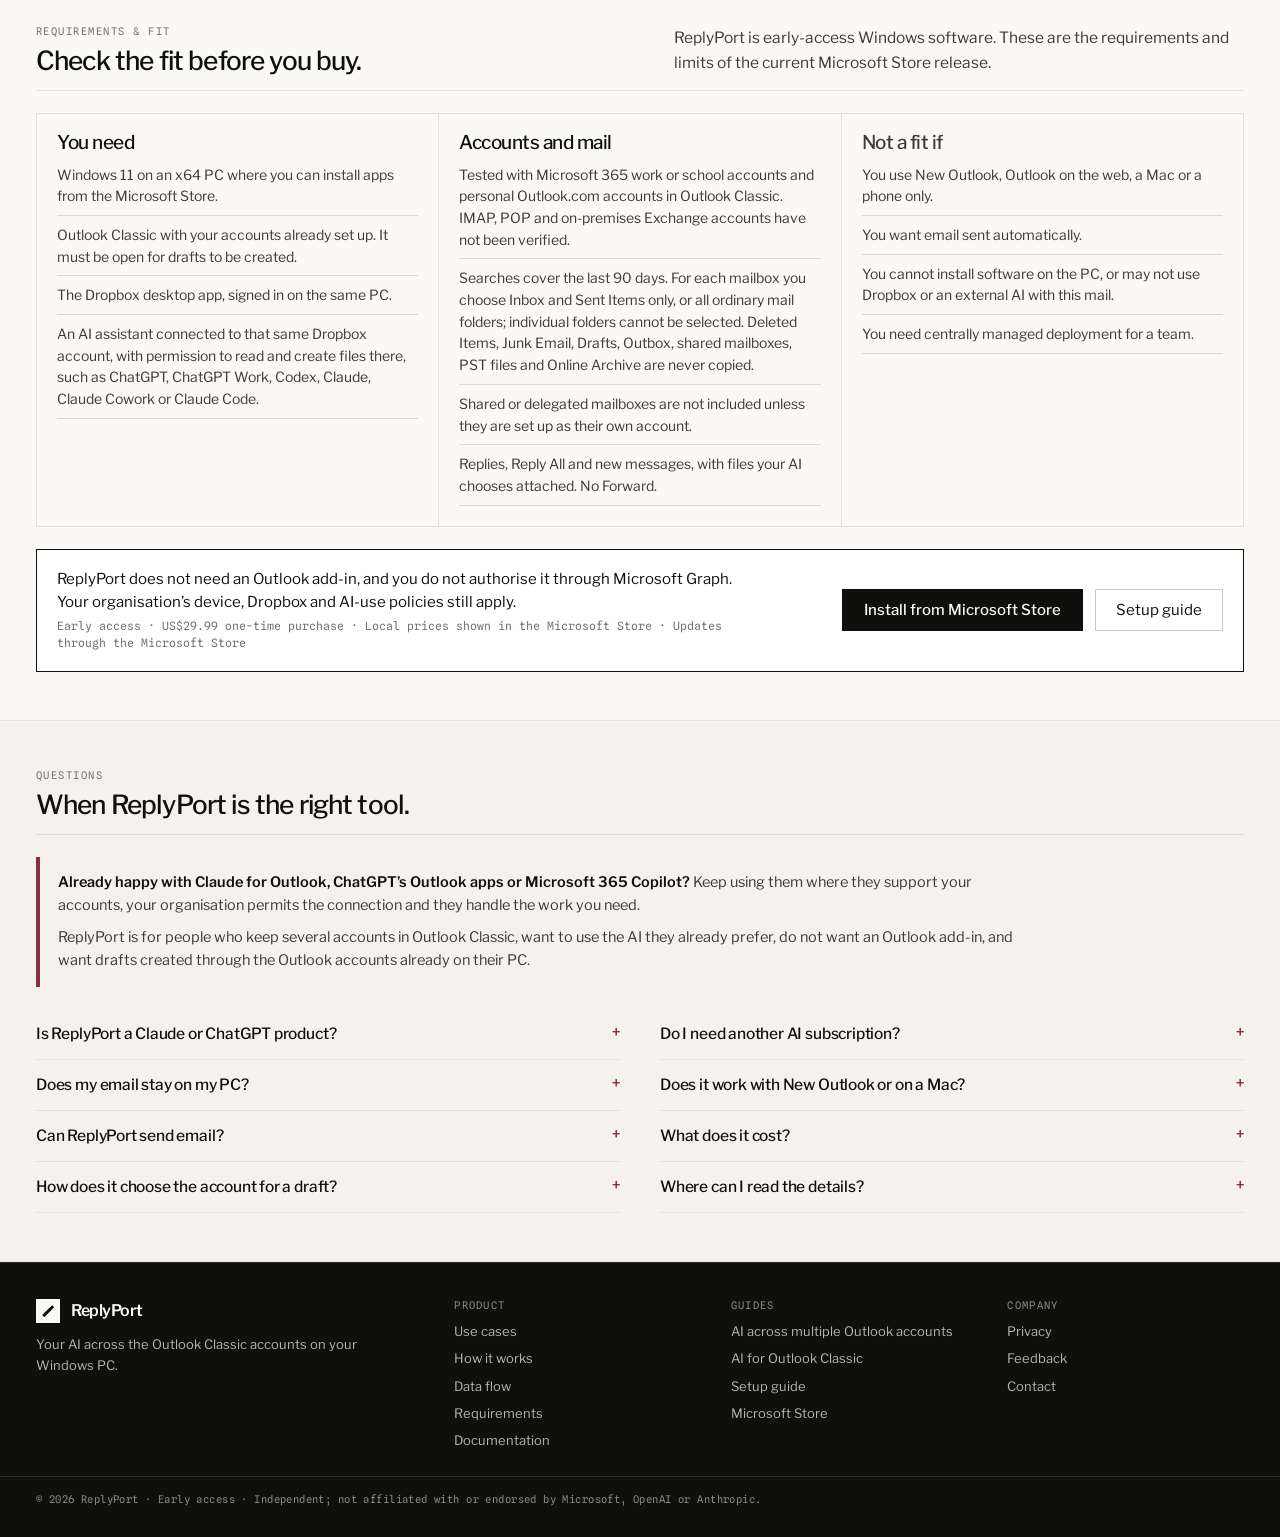
==== commit bcd4e753: "Label the chat images as illustrative and name Dropbox in the privacy policy - Job 2's Claude image " ====
--- a/index.html
+++ b/index.html
@@ -167,10 +167,10 @@
             <a class="shot__frame" href="assets/screens/chat-orientation.jpg">
               <picture>
                 <source type="image/webp" srcset="assets/screens/chat-orientation.webp">
-                <img src="assets/screens/chat-orientation.jpg" width="941" height="1672" loading="lazy" alt="A ChatGPT conversation using ReplyPort. The AI searched the enabled mailboxes and lists the three most important recent items for the project, each with what it is about, who is involved, why it matters and what to do next.">
+                <img src="assets/screens/chat-orientation.jpg" width="941" height="1672" loading="lazy" alt="Illustrative example of a ChatGPT conversation using ReplyPort. The AI searched the enabled mailboxes and lists the three most important recent items for the project, each with what it is about, who is involved, why it matters and what to do next.">
               </picture>
             </a>
-            <figcaption class="shot__note">ChatGPT, using ReplyPort. <a href="assets/screens/chat-orientation.jpg">Open the full screenshot</a>.</figcaption>
+            <figcaption class="shot__note">Illustrative example. ChatGPT, using ReplyPort. <a href="assets/screens/chat-orientation.jpg">Open the full image</a>.</figcaption>
           </figure>
         </article>
 
@@ -185,10 +185,10 @@
             <a class="shot__frame" href="assets/screens/chat-find.jpg">
               <picture>
                 <source type="image/webp" srcset="assets/screens/chat-find.webp">
-                <img src="assets/screens/chat-find.jpg" width="940" height="1672" loading="lazy" alt="A Claude conversation using ReplyPort, with Dropbox shown as the connection it used. Claude reports that the podcast invitation thread is in the University mailbox and that the Personal mailbox had no matching correspondence, then gives the subject, the dates and what each message in the thread was about.">
+                <img src="assets/screens/chat-find.jpg" width="940" height="1672" loading="lazy" alt="Illustrative, anonymised recreation of a real ReplyPort workflow in Claude, with Dropbox shown as the connection it used. Claude reports that the podcast invitation thread is in the University mailbox and that the Personal mailbox had no matching correspondence, then gives the subject, the dates and what each message in the thread was about.">
               </picture>
             </a>
-            <figcaption class="shot__note">Claude, using ReplyPort through Dropbox. <a href="assets/screens/chat-find.jpg">Open the full screenshot</a>.</figcaption>
+            <figcaption class="shot__note">Illustrative recreation of a real ReplyPort workflow, anonymised. Claude, using ReplyPort through Dropbox. <a href="assets/screens/chat-find.jpg">Open the full image</a>.</figcaption>
           </figure>
         </article>
 
@@ -203,10 +203,10 @@
             <a class="shot__frame" href="assets/screens/chat-outreach.jpg">
               <picture>
                 <source type="image/webp" srcset="assets/screens/chat-outreach.webp">
-                <img src="assets/screens/chat-outreach.jpg" width="941" height="1672" loading="lazy" alt="A ChatGPT conversation using ReplyPort. The AI lists five outreach targets; for each it gives the reason, the mailbox used (University or Personal) and Draft: created. It ends: All 5 drafts are ready in Outlook for review.">
+                <img src="assets/screens/chat-outreach.jpg" width="941" height="1672" loading="lazy" alt="Illustrative example of a ChatGPT conversation using ReplyPort. The AI lists five outreach targets; for each it gives the reason, the mailbox used (University or Personal) and Draft: created. It ends: All 5 drafts are ready in Outlook for review.">
               </picture>
             </a>
-            <figcaption class="shot__note">Each draft names the mailbox it was created in. <a href="assets/screens/chat-outreach.jpg">Open the full screenshot</a>.</figcaption>
+            <figcaption class="shot__note">Illustrative example. ChatGPT, using ReplyPort; each draft names the mailbox it was created in. <a href="assets/screens/chat-outreach.jpg">Open the full image</a>.</figcaption>
           </figure>
         </article>
       </div>
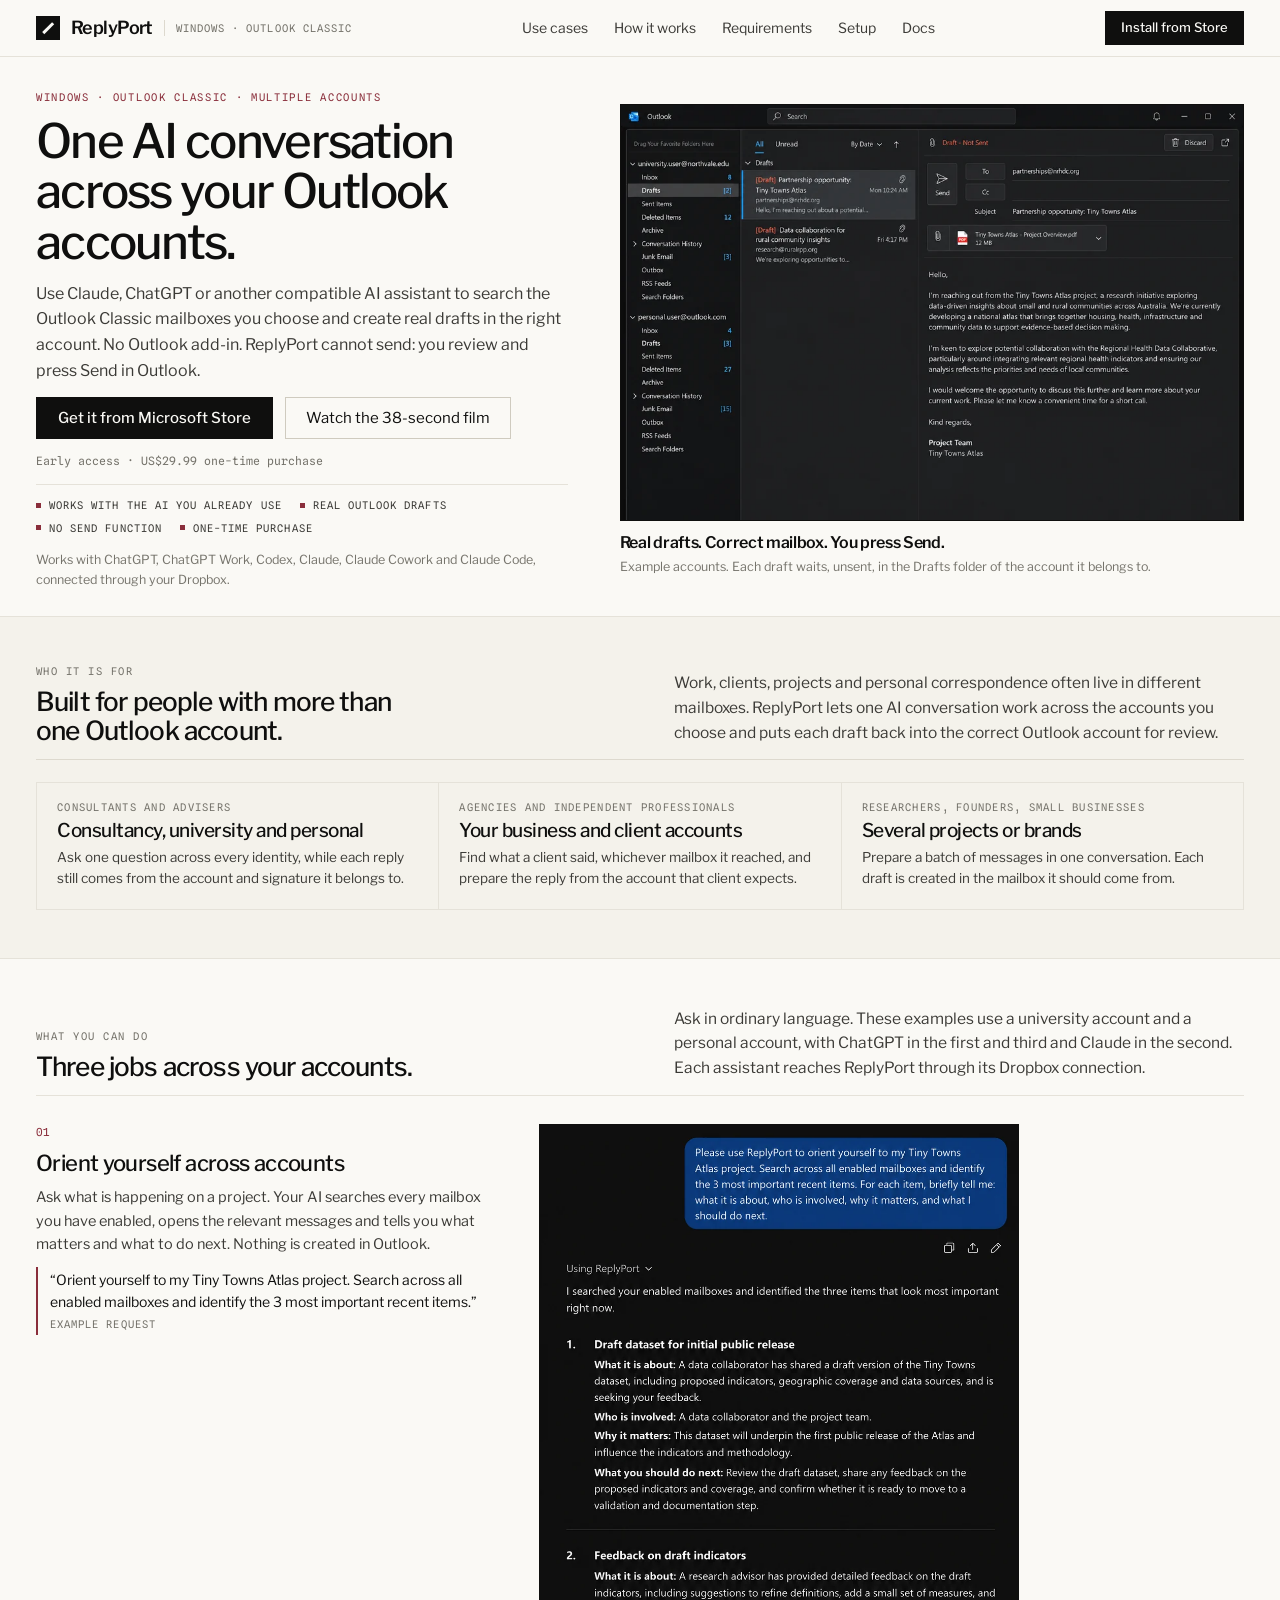
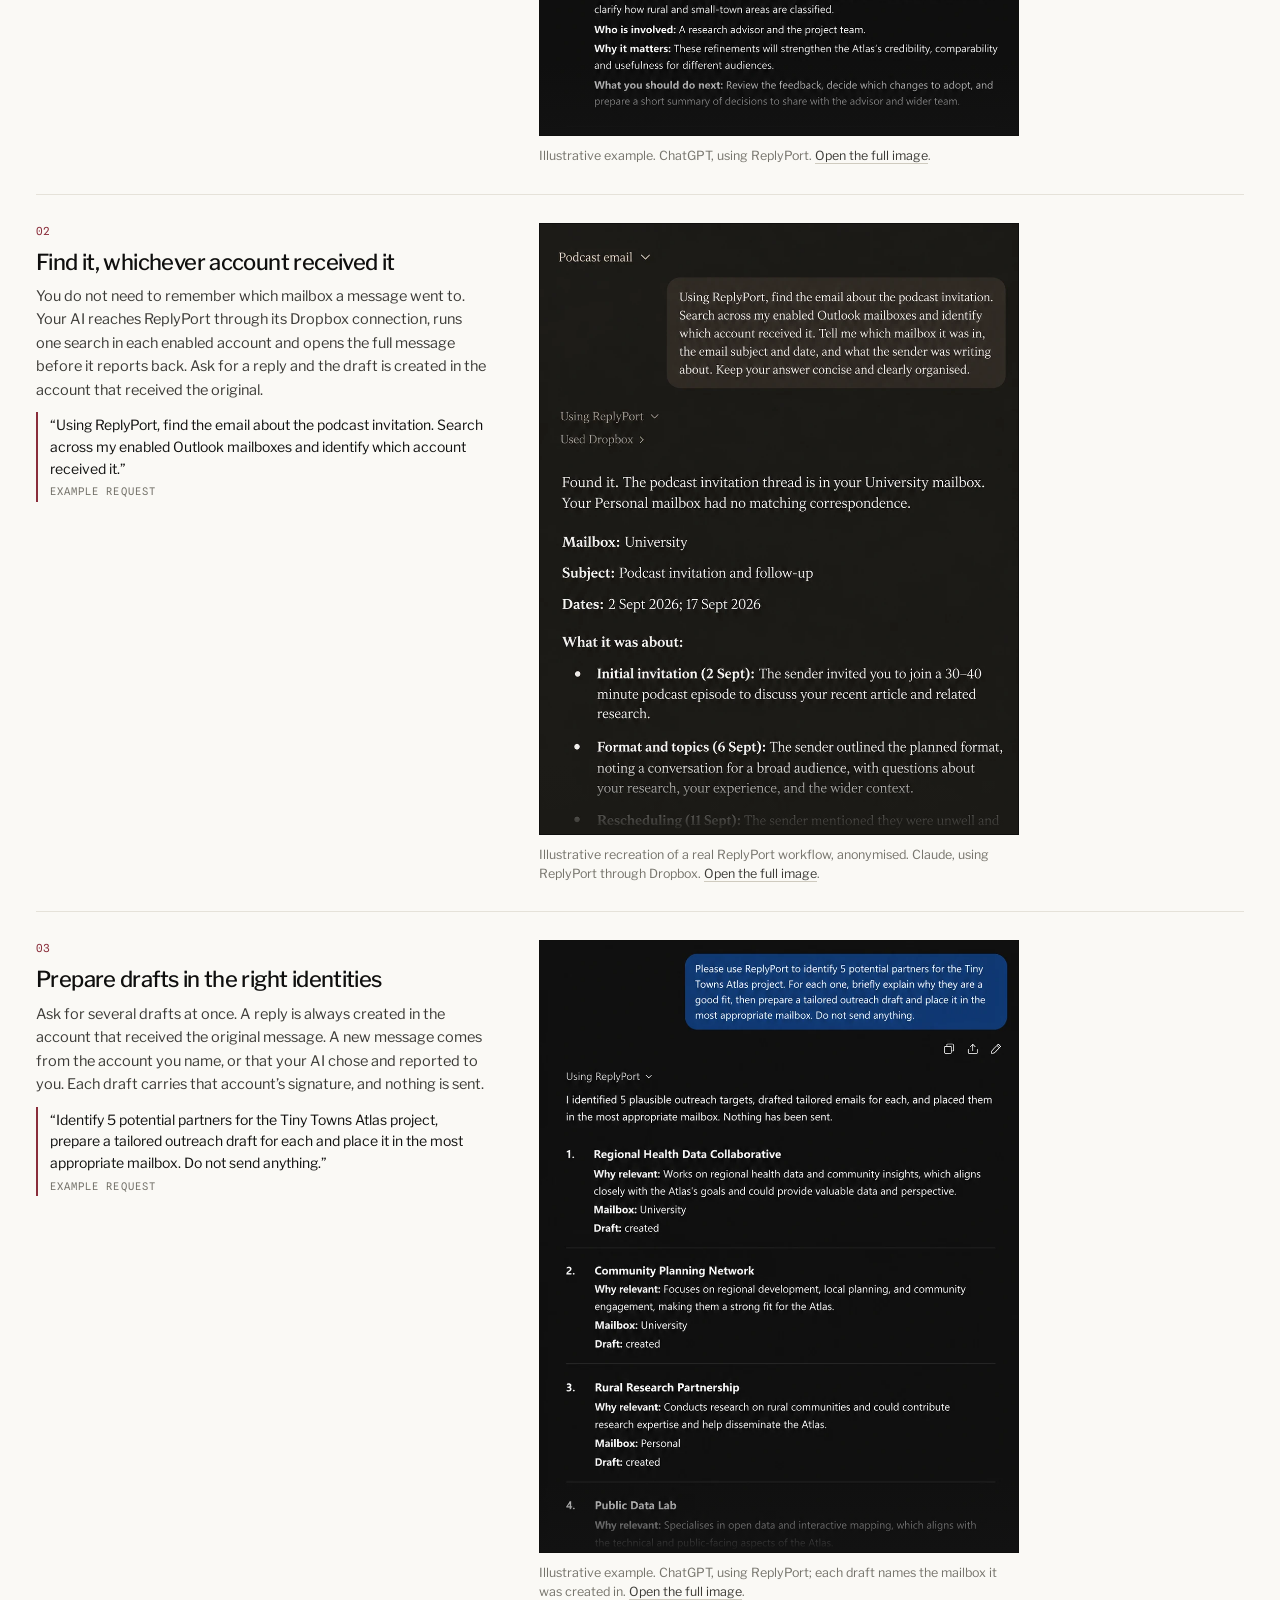
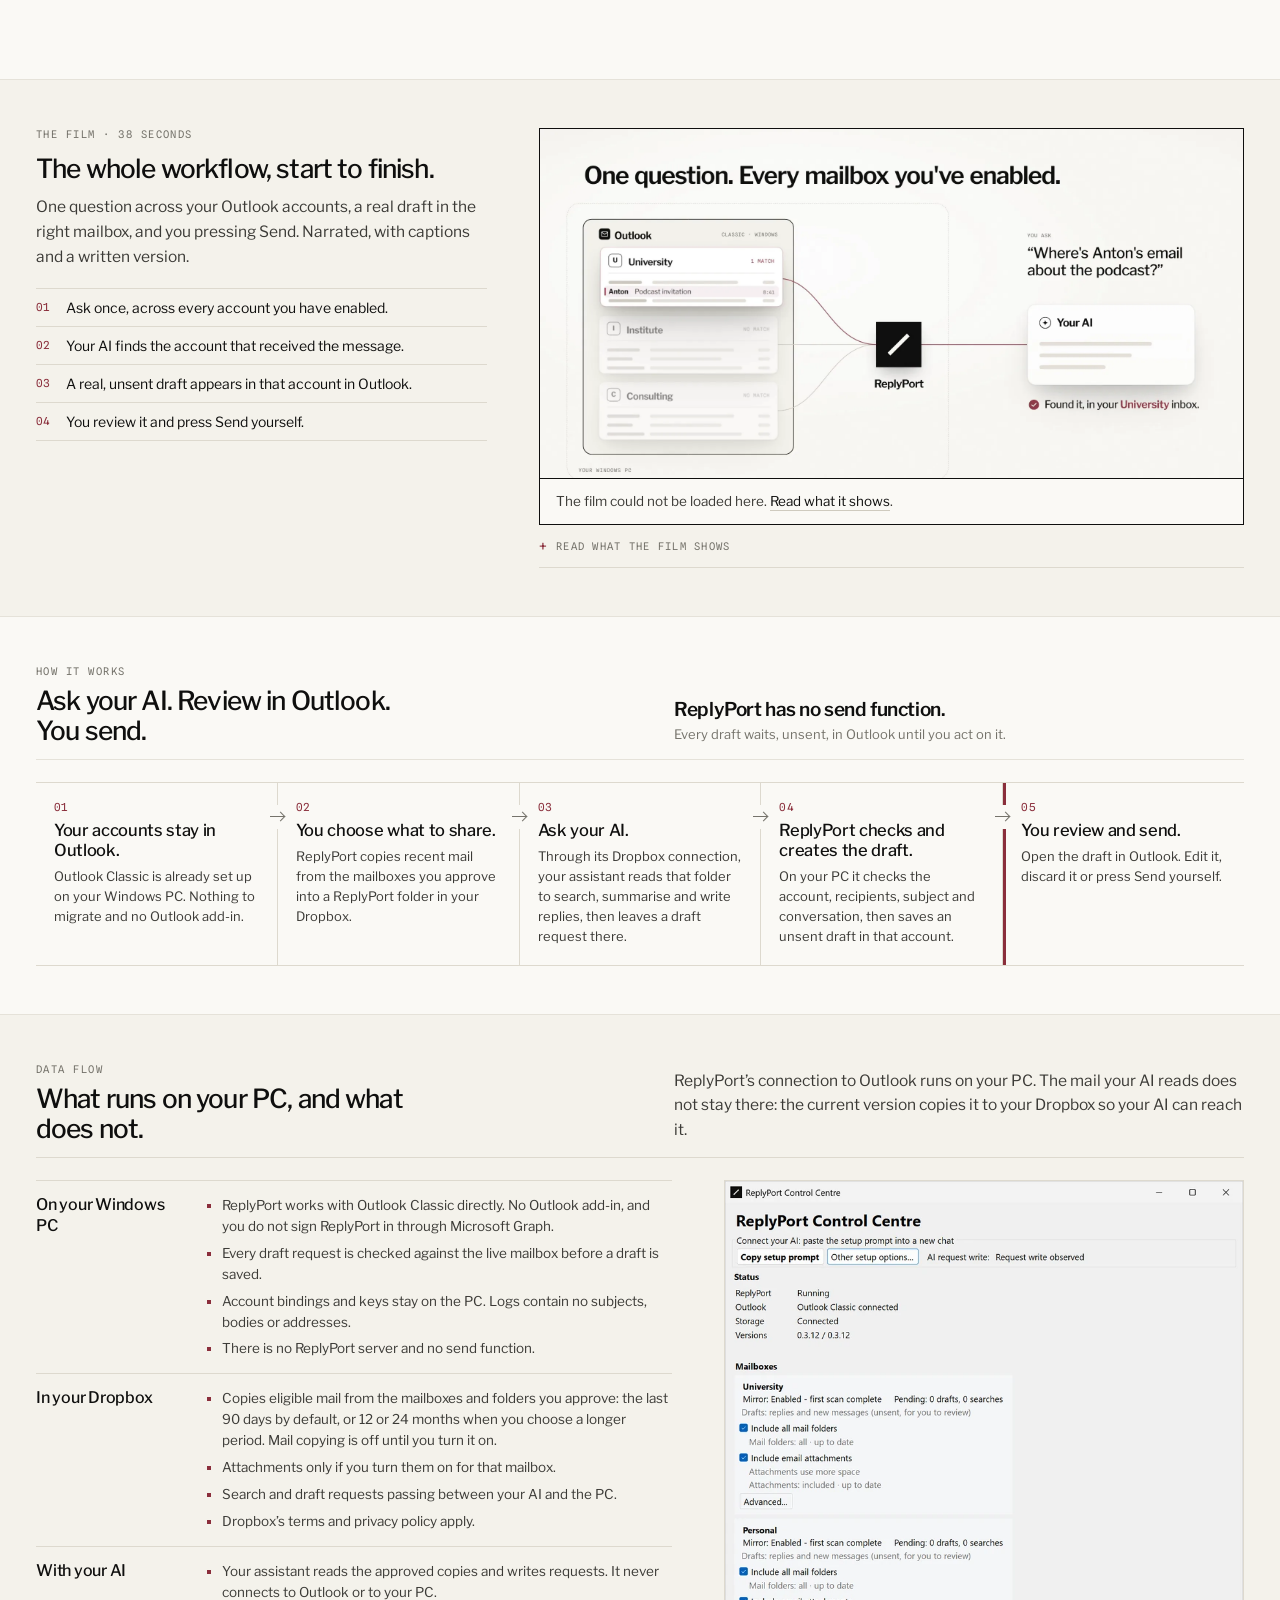
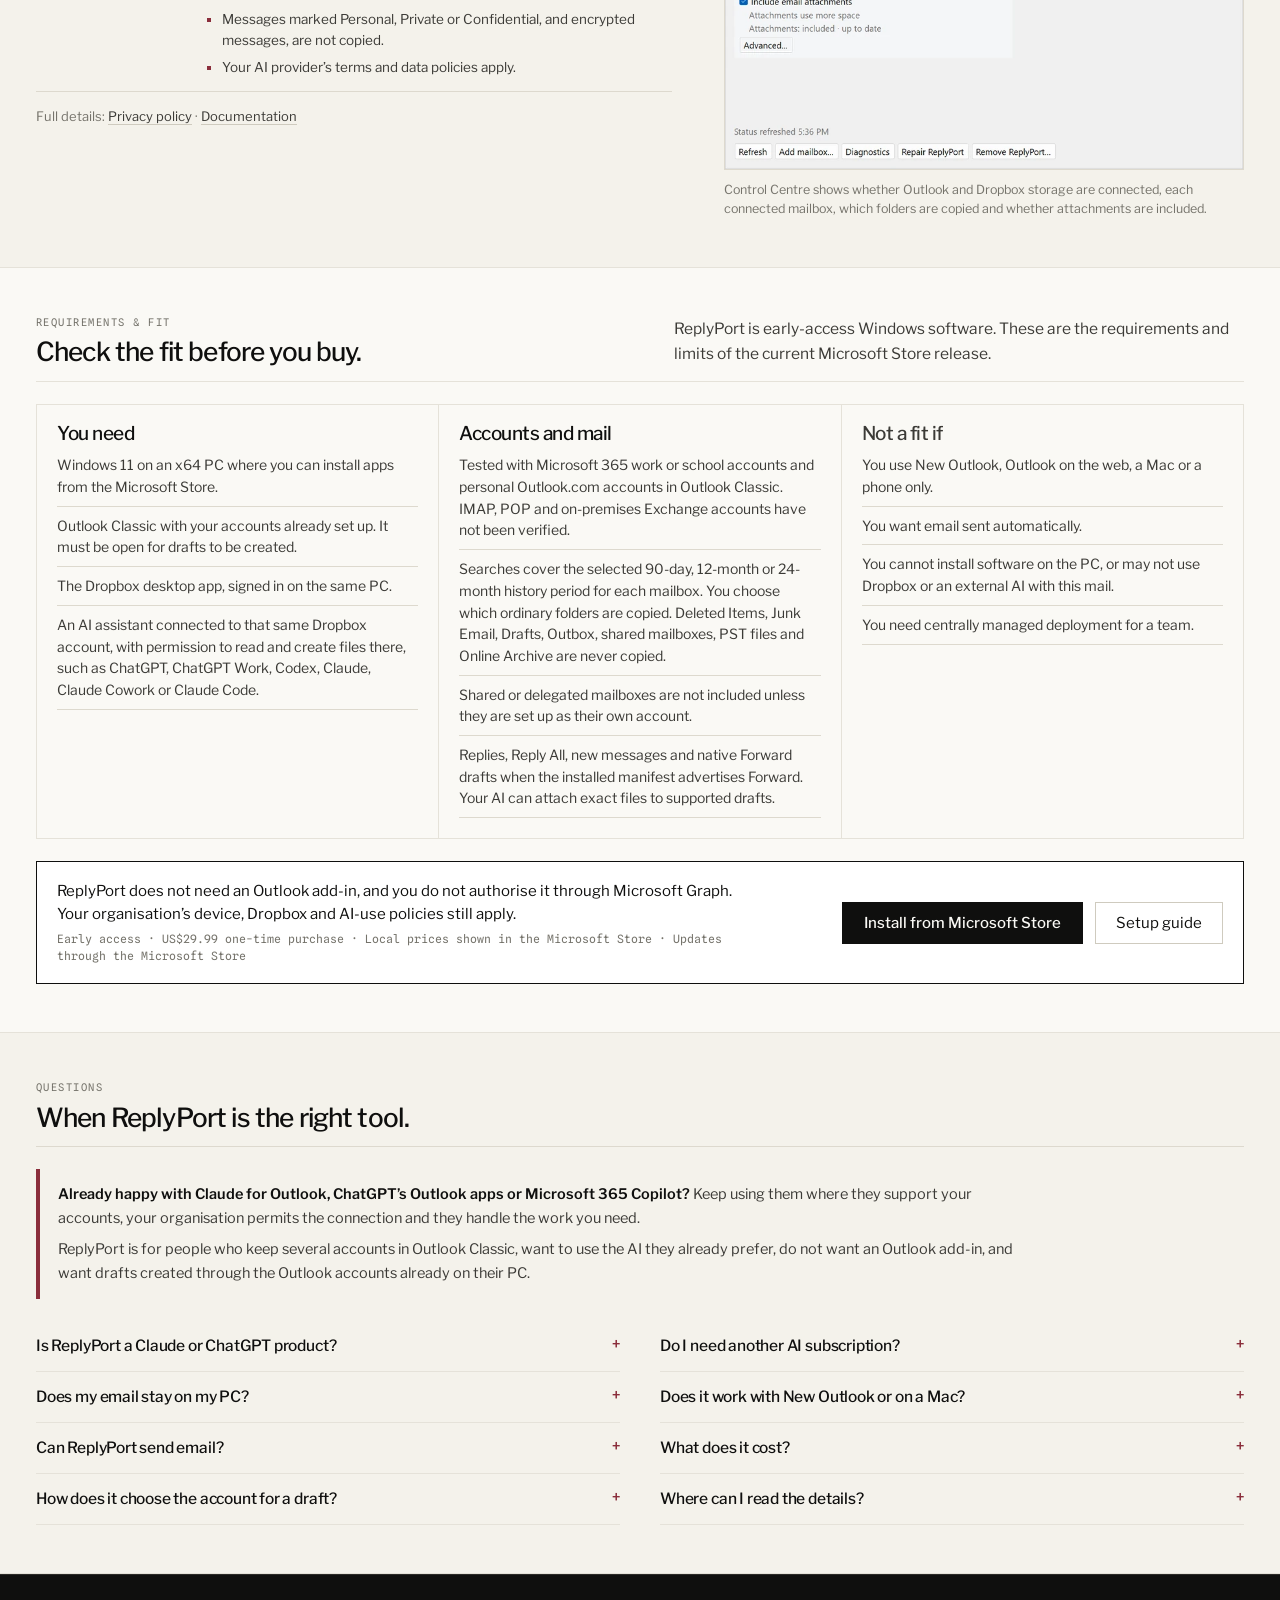
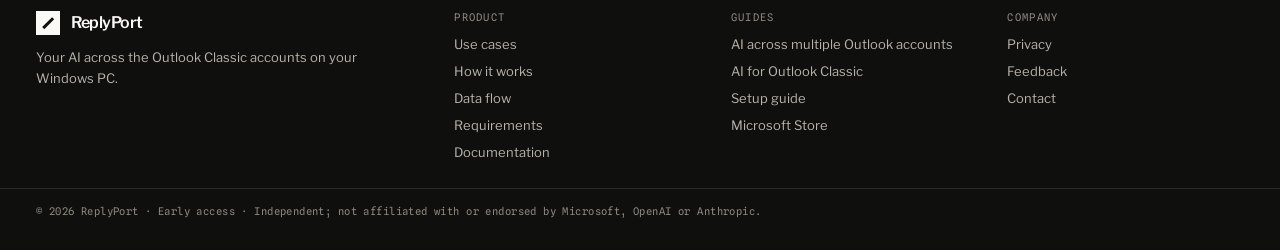
==== commit bf2e92bb: "Rebase Store 0.3.15 documentation on latest website main; retain approved privacy and MCP guidance" ====
--- a/index.html
+++ b/index.html
@@ -368,7 +368,7 @@
             <div class="flow__place">
               <h3>In your Dropbox</h3>
               <ul>
-                <li>Copies of the last 90 days of mail, only from the mailboxes and folders you approve. Mail copying is off until you turn it on.</li>
+                <li>Copies eligible mail from the mailboxes and folders you approve: the last 90 days by default, or 12 or 24 months when you choose a longer period. Mail copying is off until you turn it on.</li>
                 <li>Attachments only if you turn them on for that mailbox.</li>
                 <li>Search and draft requests passing between your AI and the PC.</li>
                 <li>Dropbox&#8217;s terms and privacy policy apply.</li>
@@ -420,9 +420,9 @@
           <h3 class="usecase__title">Accounts and mail</h3>
           <ul class="requirements-list" role="list">
             <li>Tested with Microsoft 365 work or school accounts and personal Outlook.com accounts in Outlook Classic. IMAP, POP and on-premises Exchange accounts have not been verified.</li>
-            <li>Searches cover the last 90 days. For each mailbox you choose Inbox and Sent Items only, or all ordinary mail folders; individual folders cannot be selected. Deleted Items, Junk Email, Drafts, Outbox, shared mailboxes, PST files and Online Archive are never copied.</li>
+            <li>Searches cover the selected 90-day, 12-month or 24-month history period for each mailbox. You choose which ordinary folders are copied. Deleted Items, Junk Email, Drafts, Outbox, shared mailboxes, PST files and Online Archive are never copied.</li>
             <li>Shared or delegated mailboxes are not included unless they are set up as their own account.</li>
-            <li>Replies, Reply All and new messages, with files your AI chooses attached. No Forward.</li>
+            <li>Replies, Reply All, new messages and native Forward drafts when the installed manifest advertises Forward. Your AI can attach exact files to supported drafts.</li>
           </ul>
         </div>
         <div class="col col--pad fit-col fit-col--no">
--- a/assets/site.css
+++ b/assets/site.css
@@ -742,8 +742,8 @@
 .docs-copy .docs-flow p{font-size:13.5px;line-height:1.55}
 
 .docs-copy .docs-steps{display:flex;flex-direction:column;gap:0;padding-left:0;list-style:none;counter-reset:docs-step;border-top:1px solid var(--rule-alt)}
-.docs-steps > li{counter-increment:docs-step;display:grid;grid-template-columns:34px minmax(0,1fr);gap:8px;padding:8px 0;border-bottom:1px solid var(--rule-alt)}
-.docs-steps > li::before{content:counter(docs-step,decimal-leading-zero);font-family:var(--mono);font-size:11px;color:var(--signal);padding-top:5px}
+.docs-steps > li{counter-increment:docs-step;position:relative;display:block;padding:8px 0 8px 42px;border-bottom:1px solid var(--rule-alt)}
+.docs-steps > li::before{content:counter(docs-step,decimal-leading-zero);position:absolute;left:0;top:13px;font-family:var(--mono);font-size:11px;color:var(--signal)}
 
 .docs-examples,.docs-defs,.docs-help{display:flex;flex-direction:column;border-top:1px solid var(--rule-alt)}
 .docs-examples > div,.docs-defs > div,.docs-help > div{padding:12px 0;border-bottom:1px solid var(--rule-alt)}
@@ -783,9 +783,10 @@
 .shot__note a{color:var(--body);border-bottom:1px solid var(--border-strong)}
 .shot__note a:hover{color:var(--signal);border-color:var(--signal)}
 
-/* Tall chat screenshots are shown from the top, in a fixed frame. */
+/* Tall chat screenshots are shown from the top, in a fixed frame. It is deep
+   enough for job 3 to show a draft in each mailbox above the fade. */
 .shot--chat{max-width:480px}
-.shot--chat .shot__frame{position:relative;aspect-ratio:941 / 1010;background:#121212}
+.shot--chat .shot__frame{position:relative;aspect-ratio:941 / 1200;background:#121212}
 .shot--chat .shot__frame img{height:100%;object-fit:cover;object-position:top}
 .shot--chat .shot__frame::after{
   content:'';position:absolute;left:0;right:0;bottom:0;height:72px;pointer-events:none;
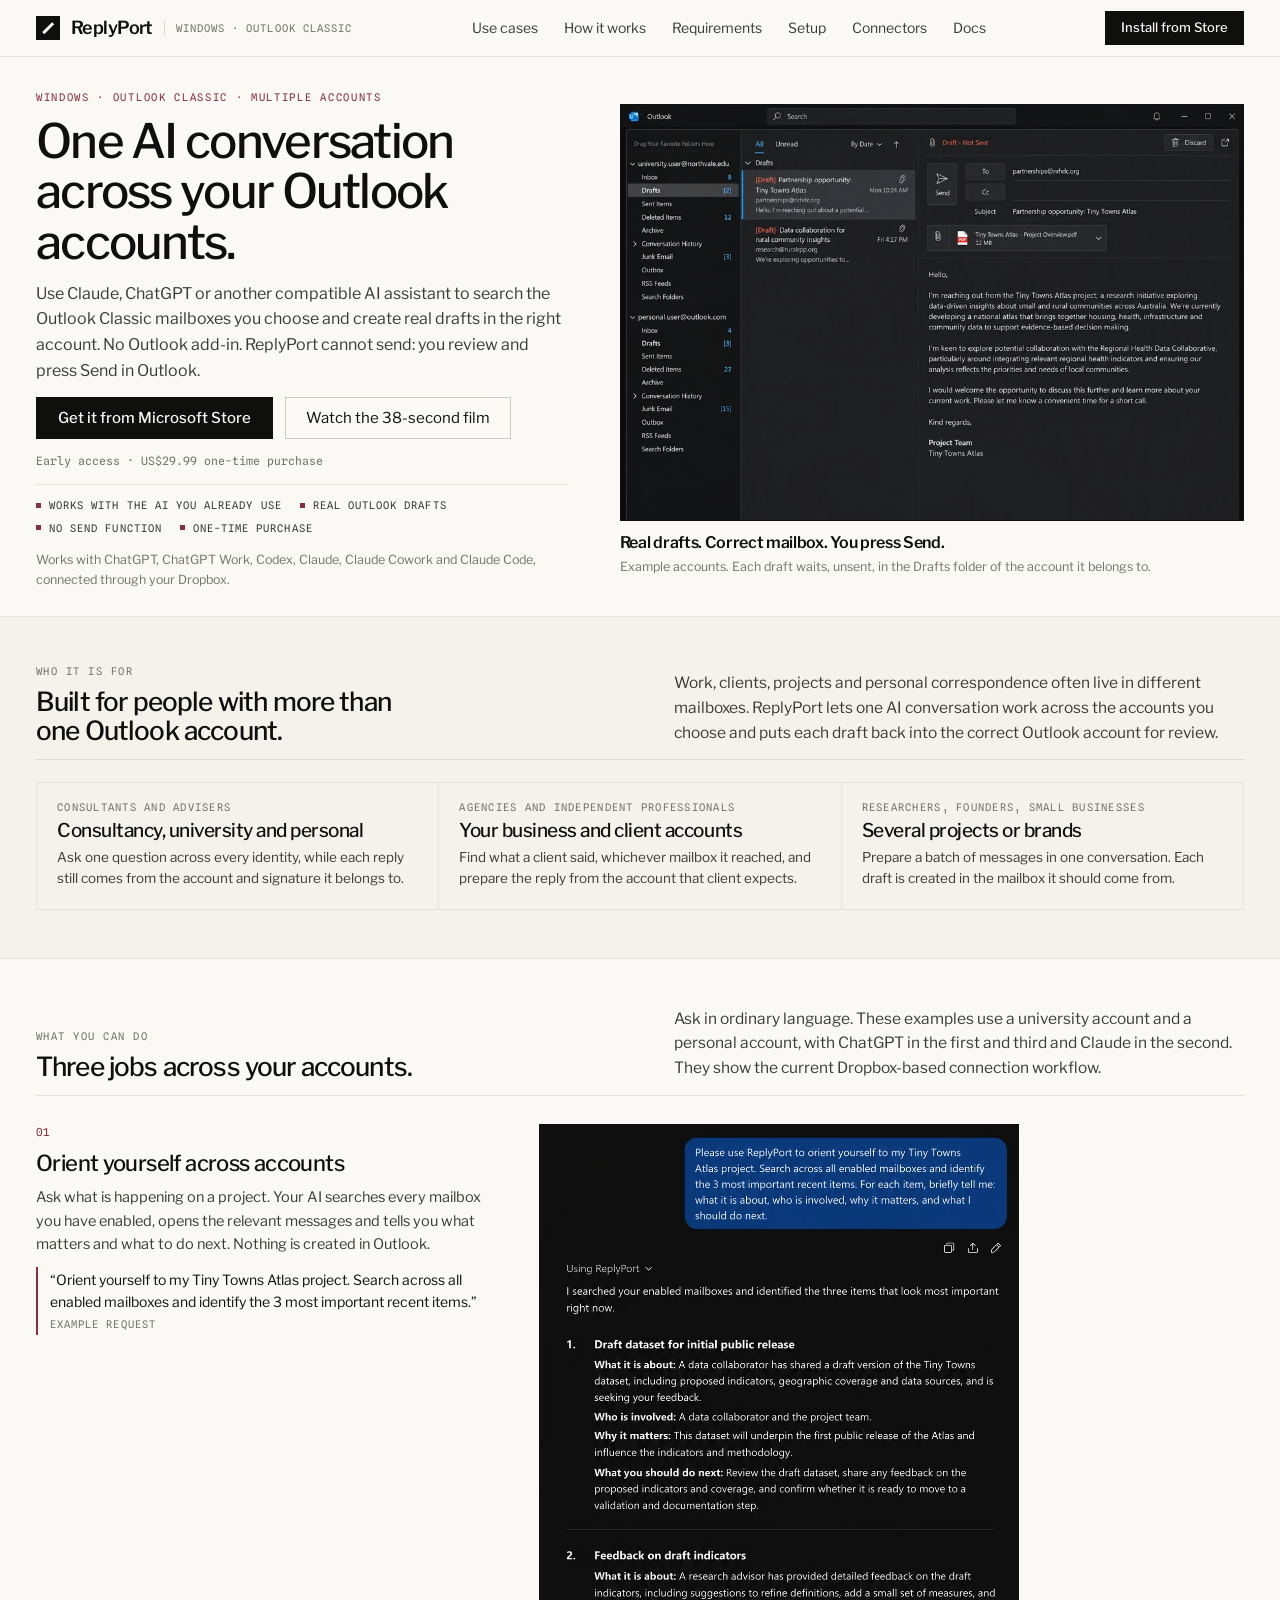
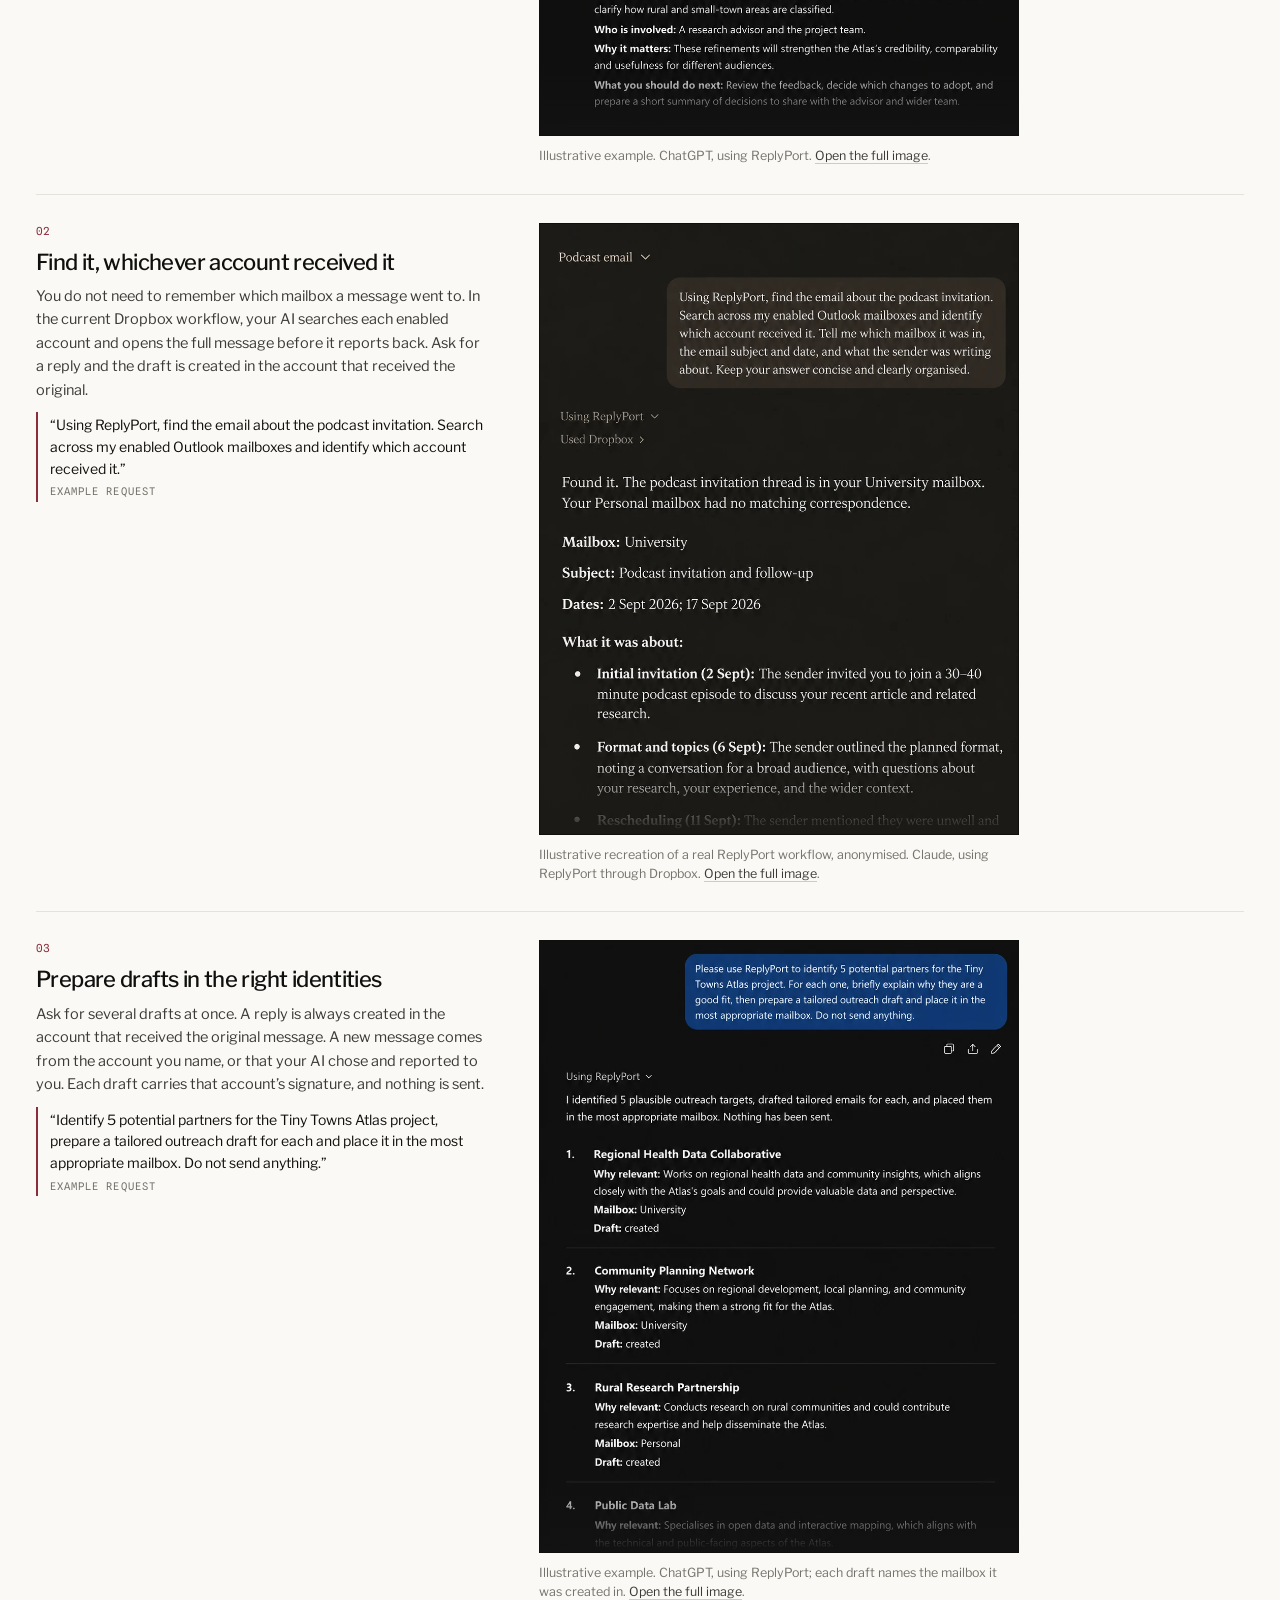
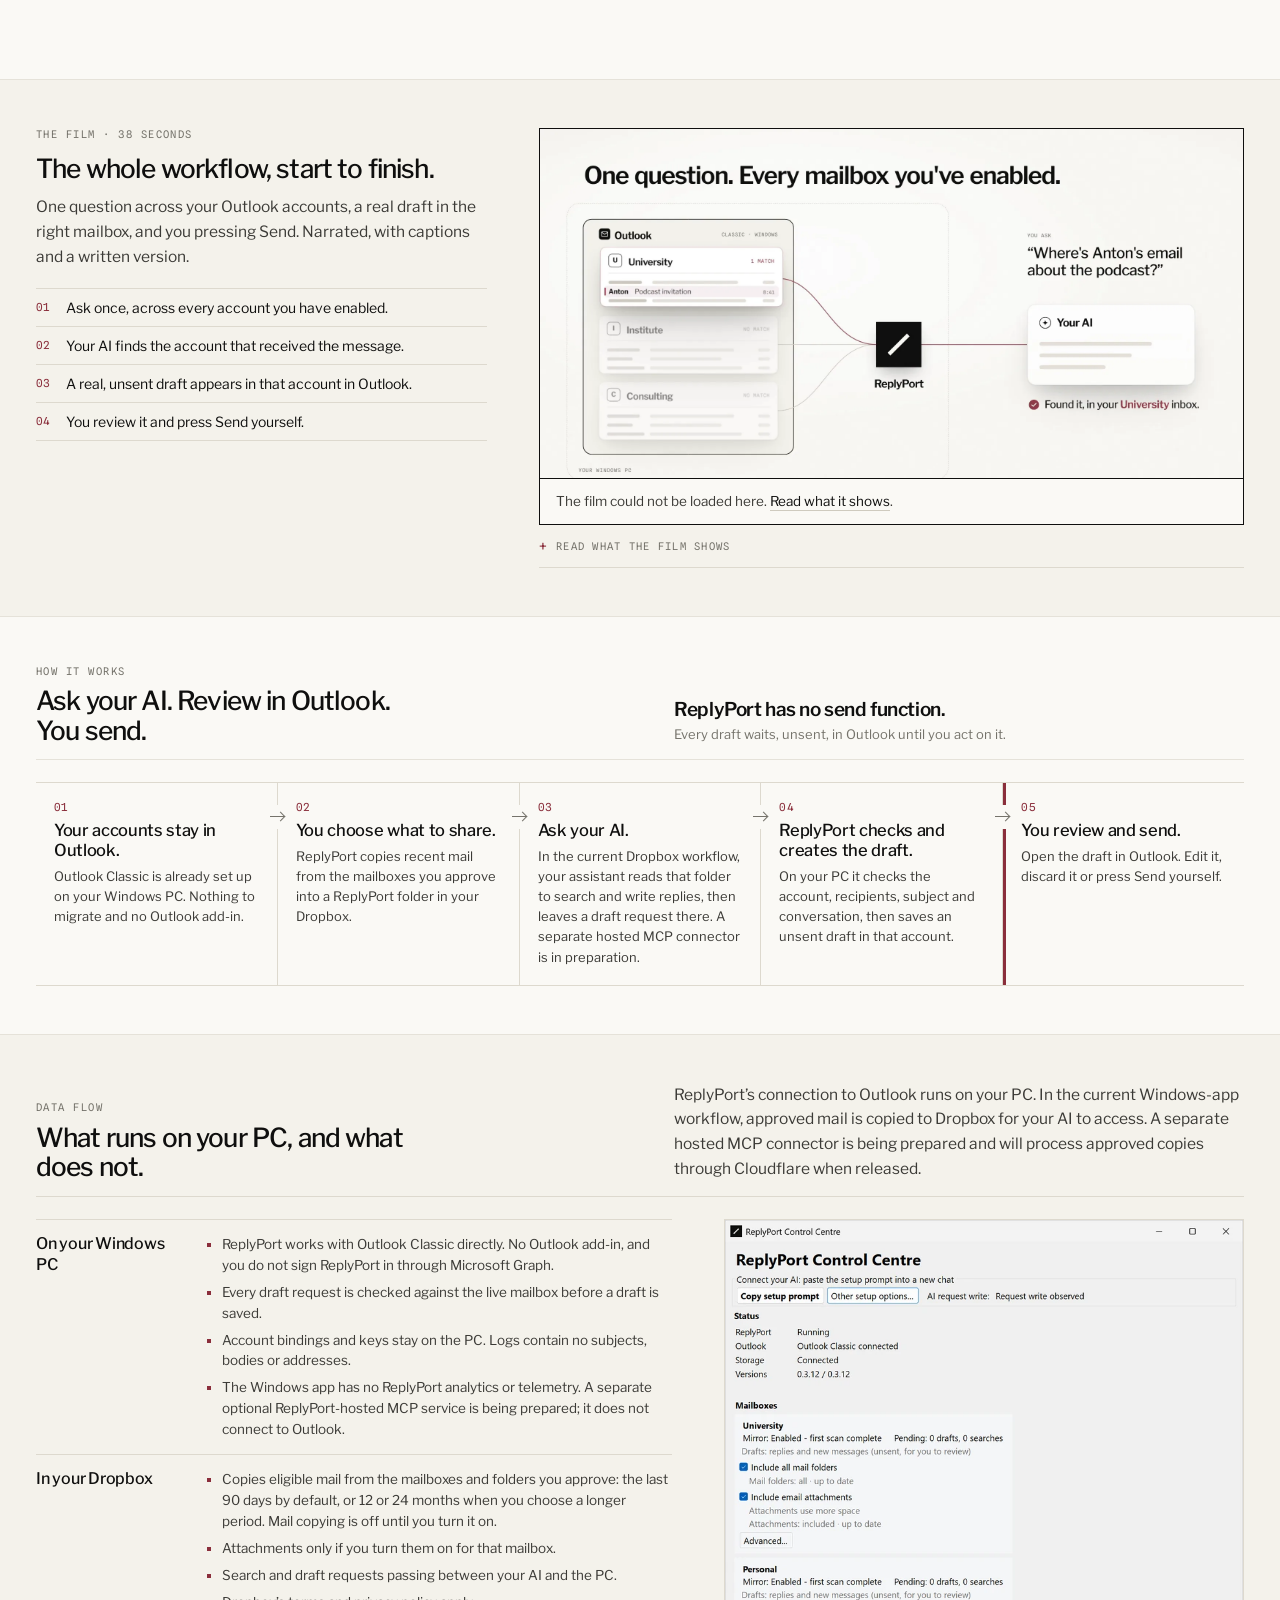
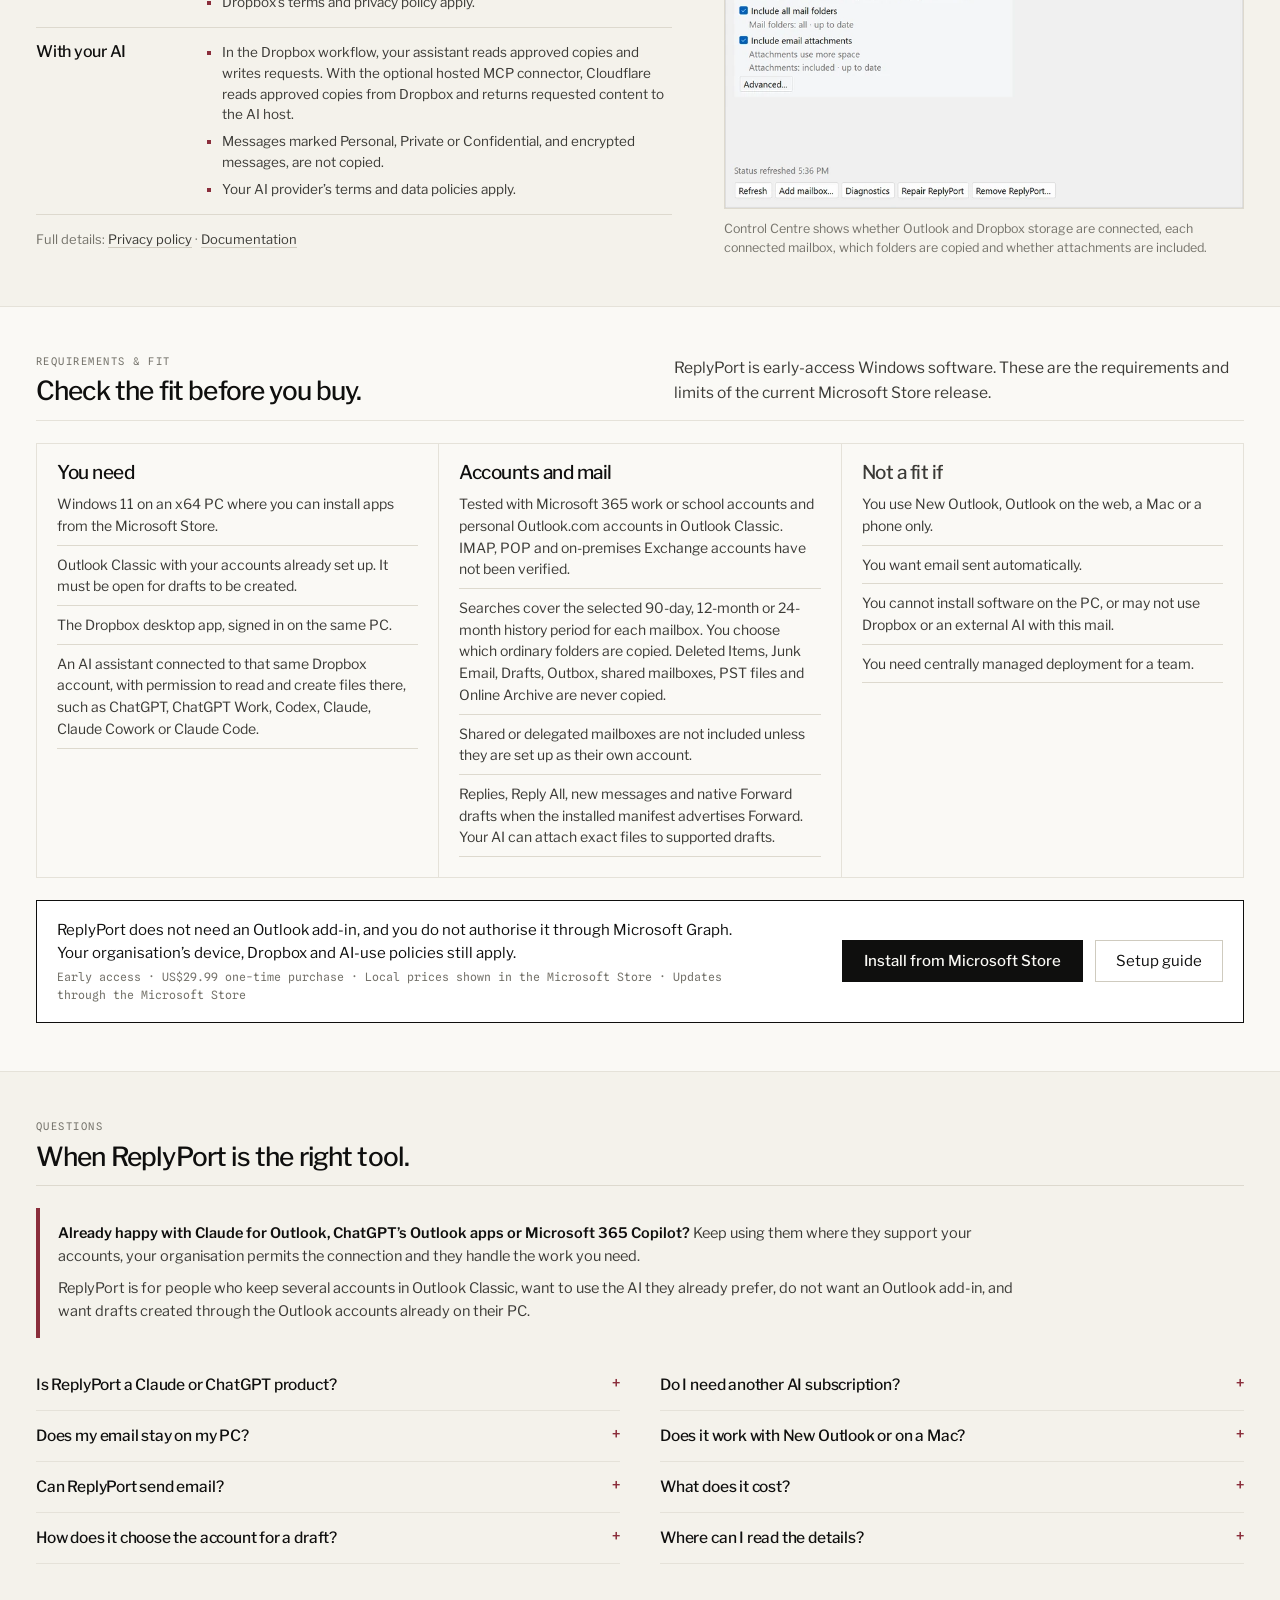
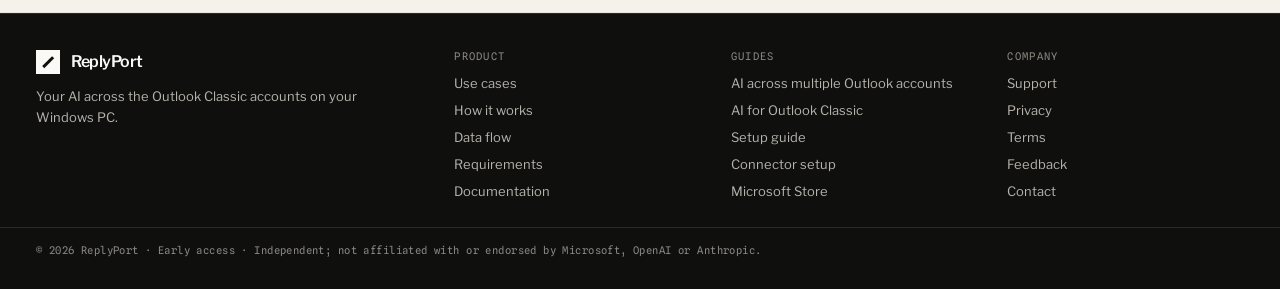
==== commit 2c87b62d: "Prepare public connector documentation drafts" ====
--- a/index.html
+++ b/index.html
@@ -58,6 +58,7 @@
       <a href="#how">How it works</a>
       <a href="#windows">Requirements</a>
       <a href="setup/">Setup</a>
+      <a href="connectors/">Connectors</a>
       <a href="docs/">Docs</a>
     </nav>
     <a class="btn btn--small" href="https://apps.microsoft.com/detail/9PPGN3H4QGJJ">Install from Store</a>
@@ -69,6 +70,7 @@
       <a href="#how">How it works</a>
       <a href="#windows">Requirements</a>
       <a href="setup/">Setup</a>
+      <a href="connectors/">Connectors</a>
       <a href="docs/">Docs</a>
     </nav>
   </details>
@@ -152,7 +154,7 @@
           <p class="eyebrow eyebrow--wide">What you can do</p>
           <h2 class="h2">Three jobs across your accounts.</h2>
         </div>
-        <p class="lead">Ask in ordinary language. These examples use a university account and a personal account, with ChatGPT in the first and third and Claude in the second. Each assistant reaches ReplyPort through its Dropbox connection.</p>
+        <p class="lead">Ask in ordinary language. These examples use a university account and a personal account, with ChatGPT in the first and third and Claude in the second. They show the current Dropbox-based connection workflow.</p>
       </div>
 
       <div class="jobs">
@@ -178,7 +180,7 @@
           <div class="job__text">
             <span class="job__num">02</span>
             <h3 class="job__title">Find it, whichever account received it</h3>
-            <p class="job__body">You do not need to remember which mailbox a message went to. Your AI reaches ReplyPort through its Dropbox connection, runs one search in each enabled account and opens the full message before it reports back. Ask for a reply and the draft is created in the account that received the original.</p>
+            <p class="job__body">You do not need to remember which mailbox a message went to. In the current Dropbox workflow, your AI searches each enabled account and opens the full message before it reports back. Ask for a reply and the draft is created in the account that received the original.</p>
             <blockquote class="job__prompt">&#8220;Using ReplyPort, find the email about the podcast invitation. Search across my enabled Outlook mailboxes and identify which account received it.&#8221;<cite>Example request</cite></blockquote>
           </div>
           <figure class="shot shot--chat shot--claude">
@@ -325,7 +327,7 @@
         <li class="how-step">
           <span class="how-step__num">03</span>
           <h3 class="how-step__title">Ask your AI.</h3>
-          <p class="how-step__text">Through its Dropbox connection, your assistant reads that folder to search, summarise and write replies, then leaves a draft request there.</p>
+          <p class="how-step__text">In the current Dropbox workflow, your assistant reads that folder to search and write replies, then leaves a draft request there. A separate hosted MCP connector is in preparation.</p>
           <span class="how-step__arrow" aria-hidden="true"></span>
         </li>
         <li class="how-step">
@@ -351,7 +353,7 @@
           <p class="eyebrow eyebrow--wide">Data flow</p>
           <h2 class="h2">What runs on your PC, and what does not.</h2>
         </div>
-        <p class="lead">ReplyPort&#8217;s connection to Outlook runs on your PC. The mail your AI reads does not stay there: the current version copies it to your Dropbox so your AI can reach it.</p>
+        <p class="lead">ReplyPort&#8217;s connection to Outlook runs on your PC. In the current Windows-app workflow, approved mail is copied to Dropbox for your AI to access. A separate hosted MCP connector is being prepared and will process approved copies through Cloudflare when released.</p>
       </div>
       <div class="split">
         <div>
@@ -362,7 +364,7 @@
                 <li>ReplyPort works with Outlook Classic directly. No Outlook add-in, and you do not sign ReplyPort in through Microsoft Graph.</li>
                 <li>Every draft request is checked against the live mailbox before a draft is saved.</li>
                 <li>Account bindings and keys stay on the PC. Logs contain no subjects, bodies or addresses.</li>
-                <li>There is no ReplyPort server and no send function.</li>
+                <li>The Windows app has no ReplyPort analytics or telemetry. A separate optional ReplyPort-hosted MCP service is being prepared; it does not connect to Outlook.</li>
               </ul>
             </div>
             <div class="flow__place">
@@ -377,7 +379,7 @@
             <div class="flow__place">
               <h3>With your AI</h3>
               <ul>
-                <li>Your assistant reads the approved copies and writes requests. It never connects to Outlook or to your PC.</li>
+                <li>In the Dropbox workflow, your assistant reads approved copies and writes requests. With the optional hosted MCP connector, Cloudflare reads approved copies from Dropbox and returns requested content to the AI host.</li>
                 <li>Messages marked Personal, Private or Confidential, and encrypted messages, are not copied.</li>
                 <li>Your AI provider&#8217;s terms and data policies apply.</li>
               </ul>
@@ -465,11 +467,11 @@
         <div>
           <details>
             <summary>Is ReplyPort a Claude or ChatGPT product?</summary>
-            <p>No. ReplyPort is independent software and does not contain an AI model. It works with assistants that can read and create files in your Dropbox, including Claude and ChatGPT.</p>
+            <p>No. ReplyPort is independent software and does not contain an AI model. The current Windows-app workflow works with assistants that can read and create files in your Dropbox. Optional ChatGPT and Claude hosted connectors are in preparation; they are not verified as public directory listings. See <a href="connectors/">connector setup</a>.</p>
           </details>
           <details>
             <summary>Does my email stay on my PC?</summary>
-            <p>Not all of it. ReplyPort runs on your PC, but so that your AI can read mail it copies recent mail from the mailboxes you approve to your Dropbox. Dropbox and your AI provider process those copies under their own terms. See <a href="#data">Data flow</a>.</p>
+            <p>Not all of it. The Windows app runs on your PC and copies mail you approve to Dropbox. In the current setup, your AI reads those copies through its Dropbox connection. A separate ReplyPort-operated Cloudflare MCP service is being prepared; if connected, it reads approved copies from Dropbox and returns requested content to the AI host. Dropbox, Cloudflare and the AI provider process data under their own terms. See <a href="#data">Data flow</a> and the <a href="privacy/">Privacy policy</a>.</p>
           </details>
           <details>
             <summary>Can ReplyPort send email?</summary>
@@ -525,11 +527,14 @@
       <a href="ai-multiple-outlook-accounts/">AI across multiple Outlook accounts</a>
       <a href="ai-for-outlook-classic/">AI for Outlook Classic</a>
       <a href="setup/">Setup guide</a>
+      <a href="connectors/">Connector setup</a>
       <a href="https://apps.microsoft.com/detail/9PPGN3H4QGJJ">Microsoft Store</a>
     </nav>
     <nav class="foot__col" aria-label="Company">
       <h2 class="eyebrow">Company</h2>
+      <a href="support/">Support</a>
       <a href="privacy/">Privacy</a>
+      <a href="terms/">Terms</a>
       <a href="https://github.com/replyport/feedback/issues/new/choose" rel="noopener">Feedback</a>
       <a href="mailto:sergei.v.alexeev@gmail.com">Contact</a>
     </nav>
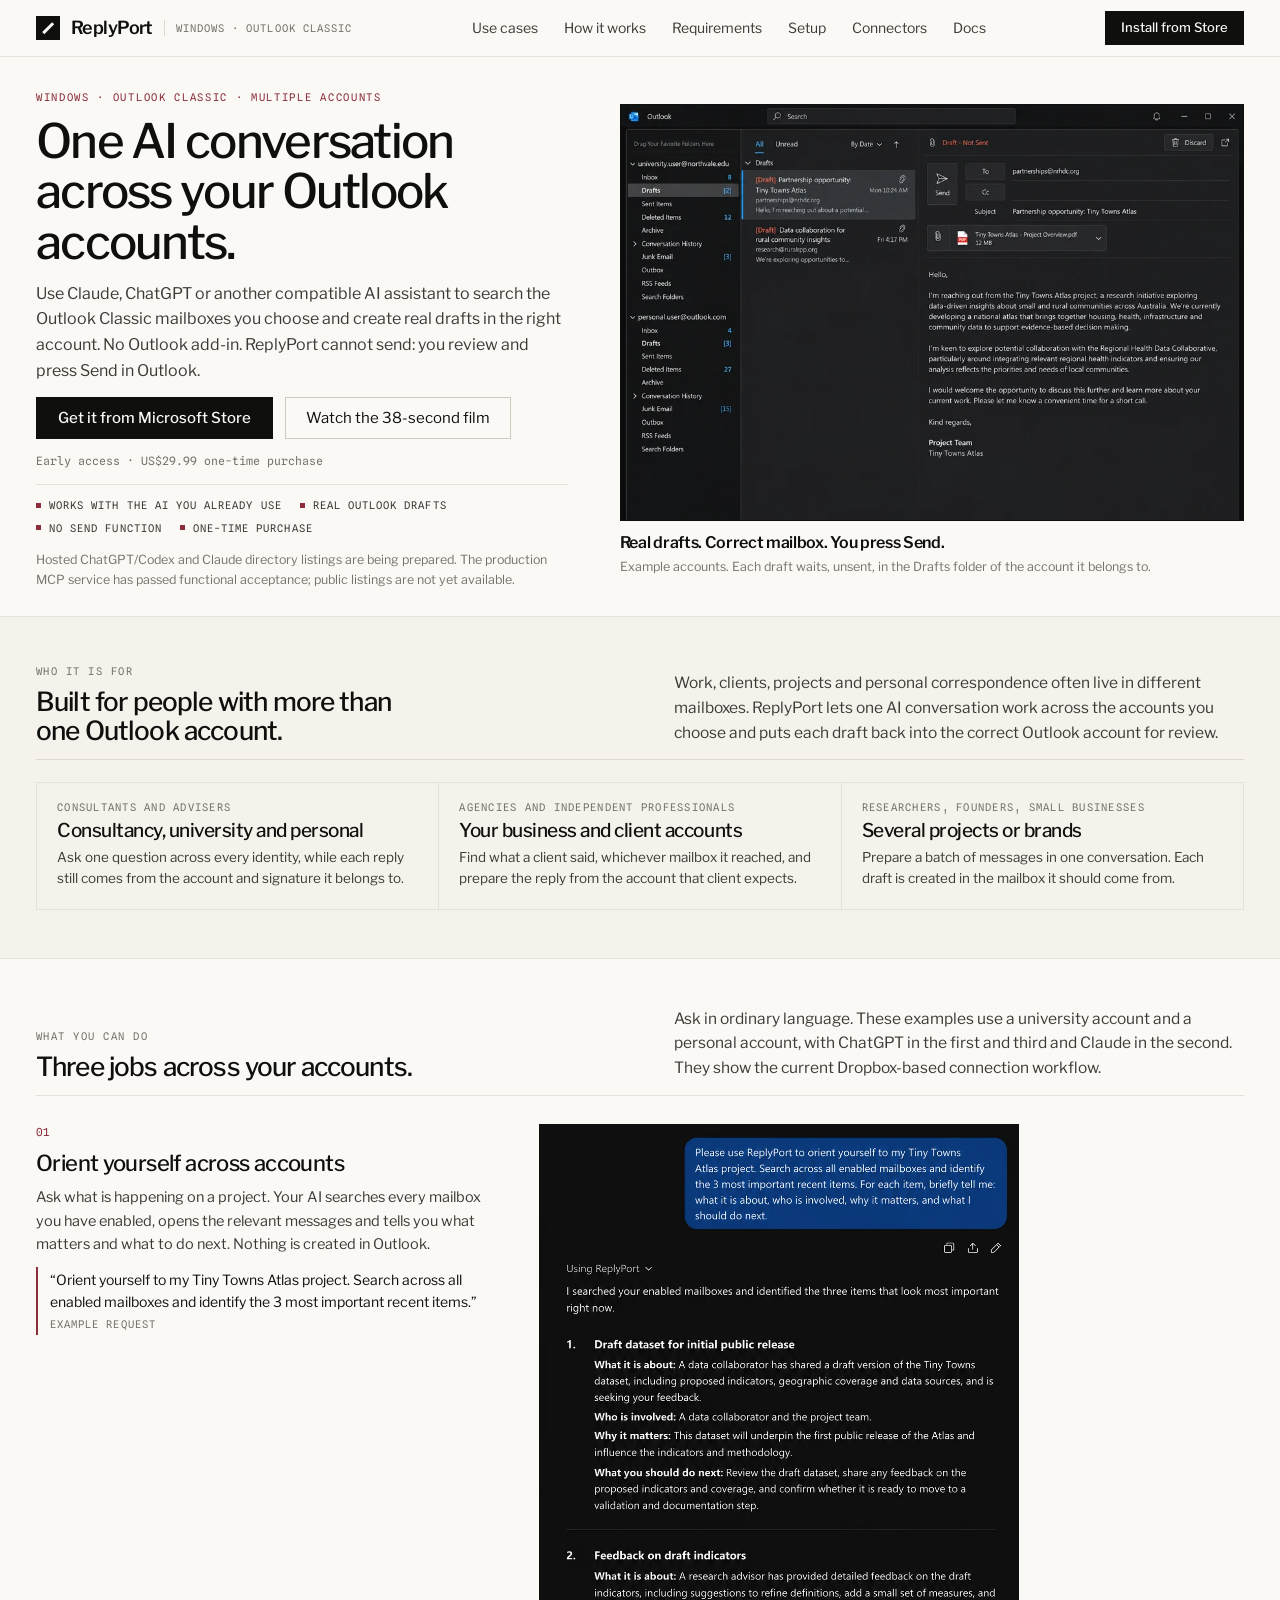
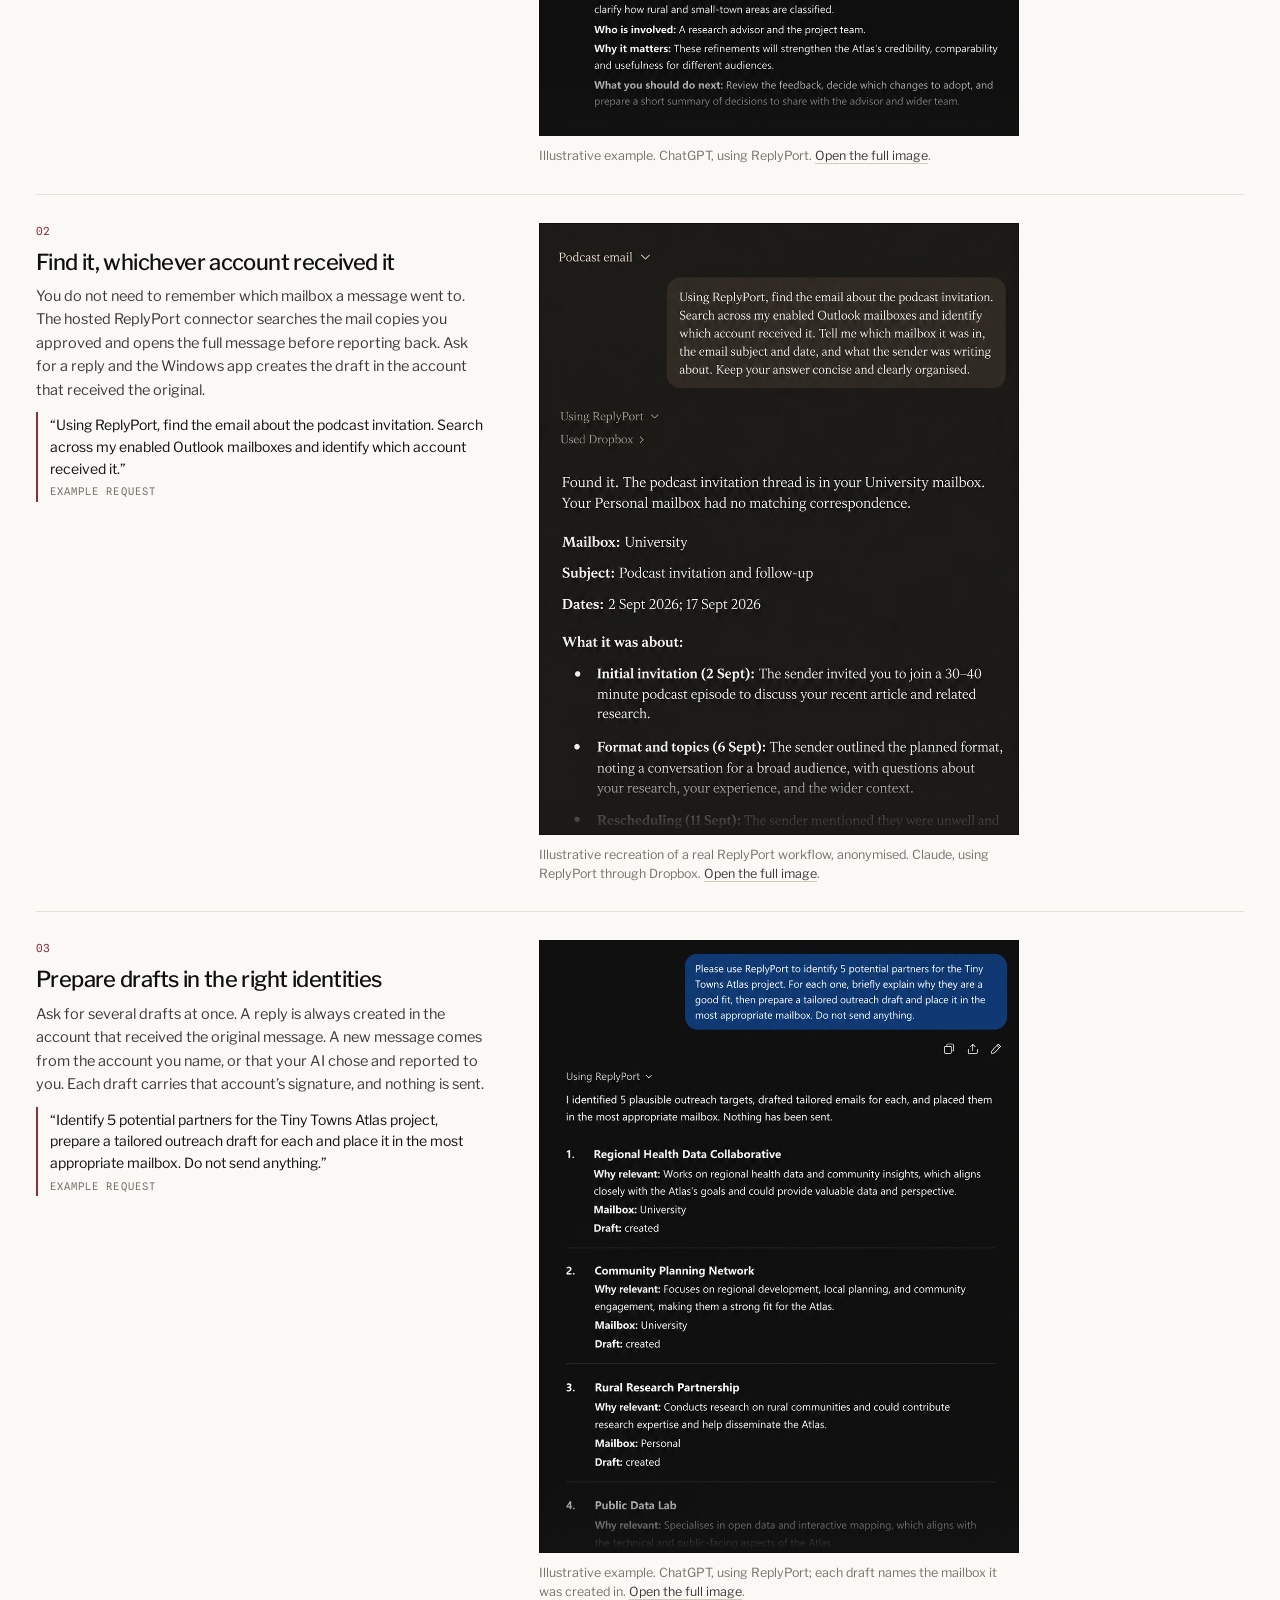
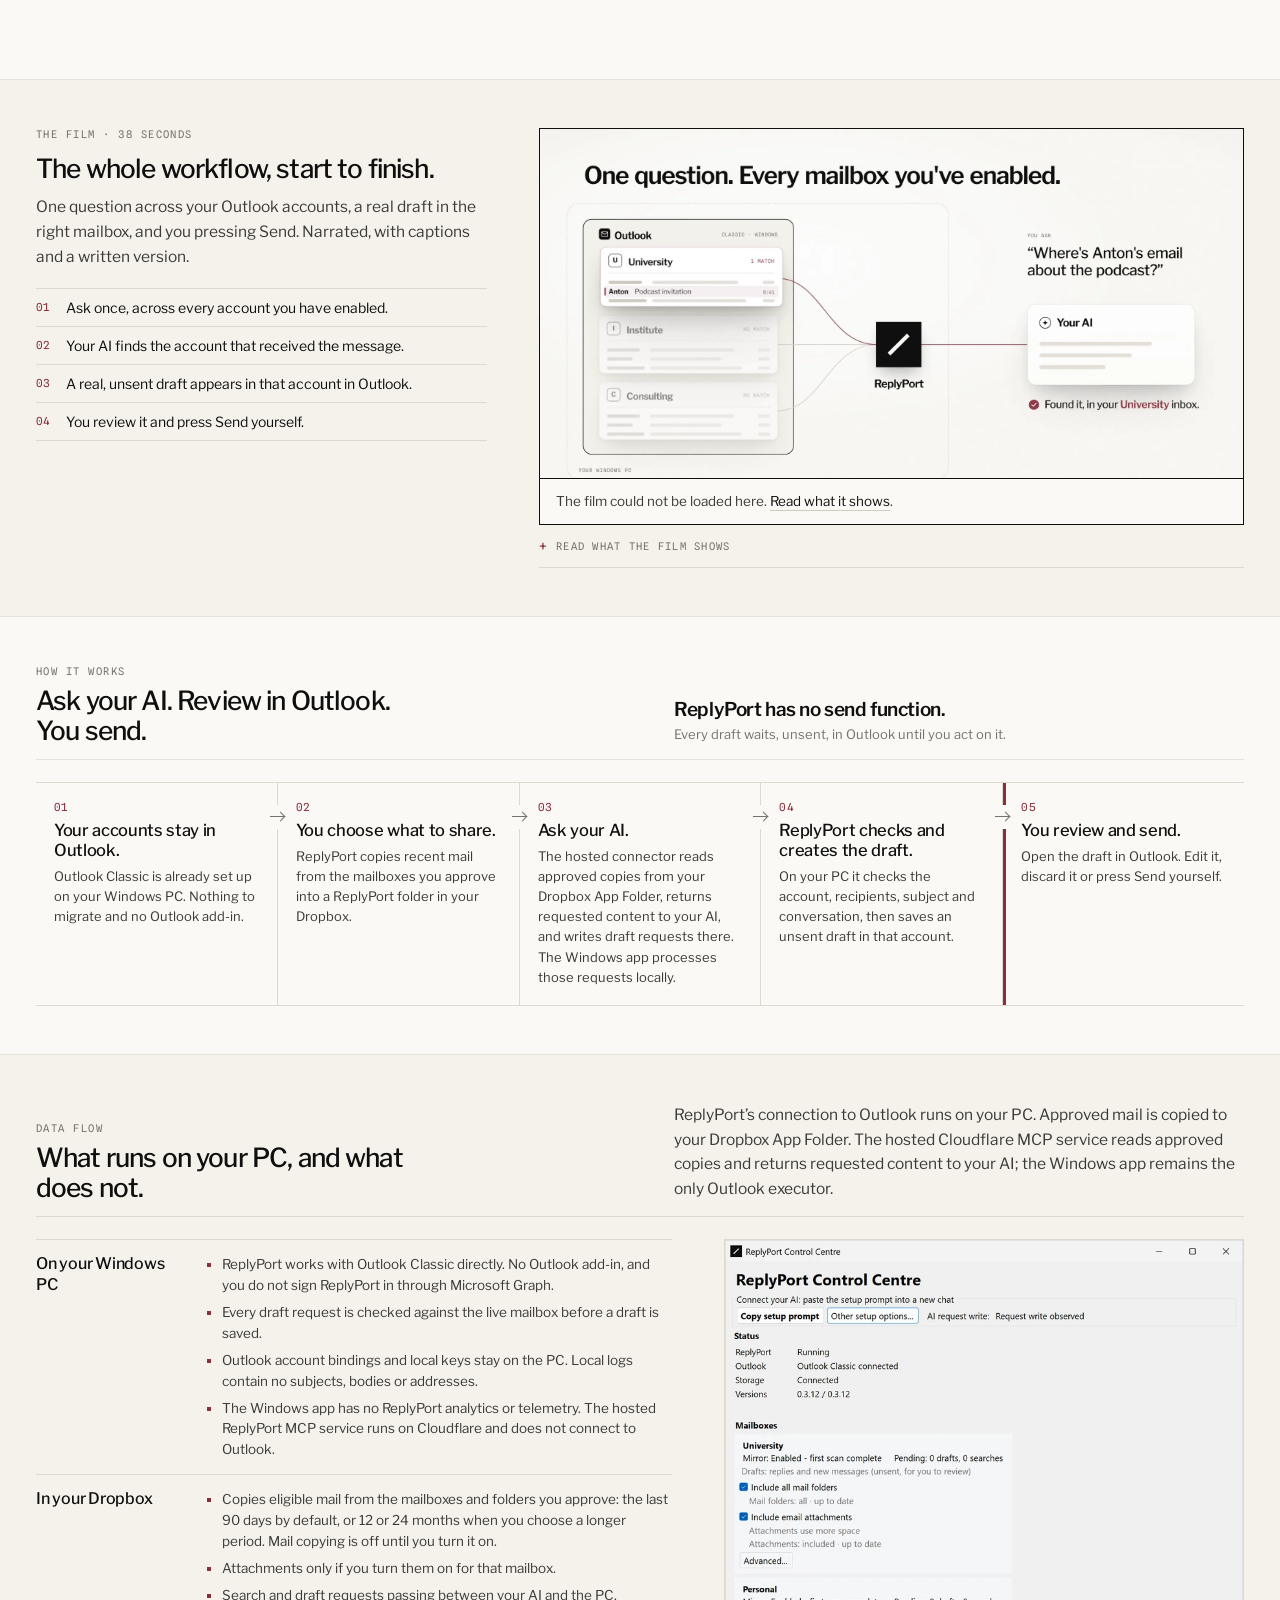
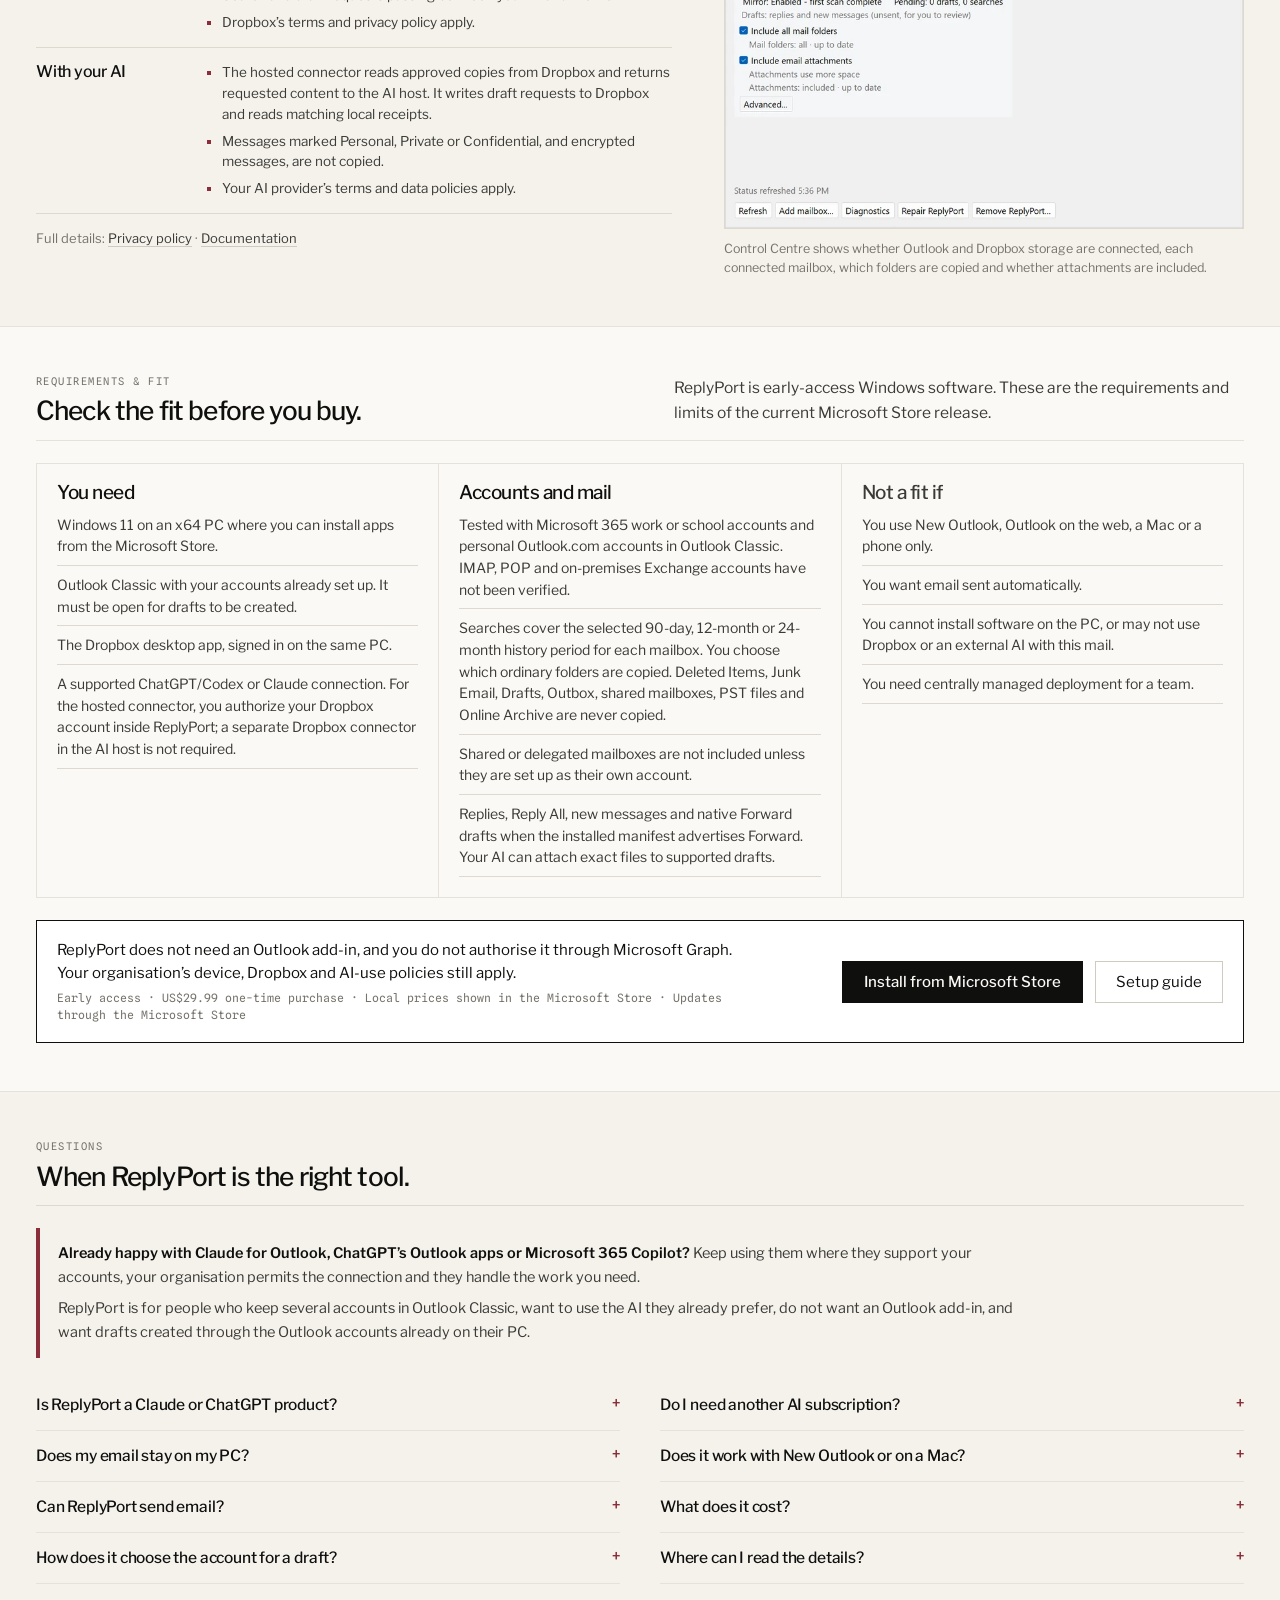
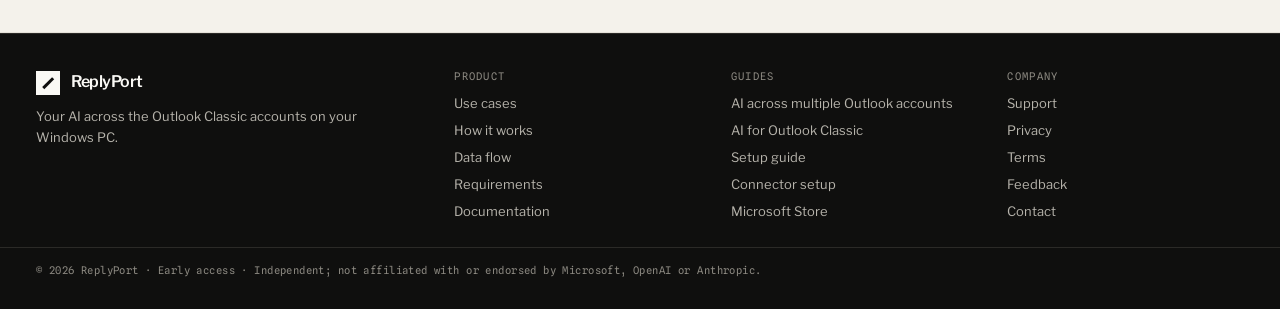
==== commit 6aecab2b: "docs: prepare public connector onboarding disclosures" ====
--- a/index.html
+++ b/index.html
@@ -99,7 +99,7 @@
             <li>No send function</li>
             <li>One-time purchase</li>
           </ul>
-          <p class="note" id="surfaces">Works with ChatGPT, ChatGPT Work, Codex, Claude, Claude Cowork and Claude Code, connected through your Dropbox.</p>
+          <p class="note" id="surfaces">Hosted ChatGPT/Codex and Claude directory listings are being prepared. The production MCP service has passed functional acceptance; public listings are not yet available.</p>
         </div>
 
         <figure class="shot shot--hero">
@@ -180,7 +180,7 @@
           <div class="job__text">
             <span class="job__num">02</span>
             <h3 class="job__title">Find it, whichever account received it</h3>
-            <p class="job__body">You do not need to remember which mailbox a message went to. In the current Dropbox workflow, your AI searches each enabled account and opens the full message before it reports back. Ask for a reply and the draft is created in the account that received the original.</p>
+        <p class="job__body">You do not need to remember which mailbox a message went to. The hosted ReplyPort connector searches the mail copies you approved and opens the full message before reporting back. Ask for a reply and the Windows app creates the draft in the account that received the original.</p>
             <blockquote class="job__prompt">&#8220;Using ReplyPort, find the email about the podcast invitation. Search across my enabled Outlook mailboxes and identify which account received it.&#8221;<cite>Example request</cite></blockquote>
           </div>
           <figure class="shot shot--chat shot--claude">
@@ -327,7 +327,7 @@
         <li class="how-step">
           <span class="how-step__num">03</span>
           <h3 class="how-step__title">Ask your AI.</h3>
-          <p class="how-step__text">In the current Dropbox workflow, your assistant reads that folder to search and write replies, then leaves a draft request there. A separate hosted MCP connector is in preparation.</p>
+          <p class="how-step__text">The hosted connector reads approved copies from your Dropbox App Folder, returns requested content to your AI, and writes draft requests there. The Windows app processes those requests locally.</p>
           <span class="how-step__arrow" aria-hidden="true"></span>
         </li>
         <li class="how-step">
@@ -353,7 +353,7 @@
           <p class="eyebrow eyebrow--wide">Data flow</p>
           <h2 class="h2">What runs on your PC, and what does not.</h2>
         </div>
-        <p class="lead">ReplyPort&#8217;s connection to Outlook runs on your PC. In the current Windows-app workflow, approved mail is copied to Dropbox for your AI to access. A separate hosted MCP connector is being prepared and will process approved copies through Cloudflare when released.</p>
+        <p class="lead">ReplyPort&#8217;s connection to Outlook runs on your PC. Approved mail is copied to your Dropbox App Folder. The hosted Cloudflare MCP service reads approved copies and returns requested content to your AI; the Windows app remains the only Outlook executor.</p>
       </div>
       <div class="split">
         <div>
@@ -363,8 +363,8 @@
               <ul>
                 <li>ReplyPort works with Outlook Classic directly. No Outlook add-in, and you do not sign ReplyPort in through Microsoft Graph.</li>
                 <li>Every draft request is checked against the live mailbox before a draft is saved.</li>
-                <li>Account bindings and keys stay on the PC. Logs contain no subjects, bodies or addresses.</li>
-                <li>The Windows app has no ReplyPort analytics or telemetry. A separate optional ReplyPort-hosted MCP service is being prepared; it does not connect to Outlook.</li>
+                <li>Outlook account bindings and local keys stay on the PC. Local logs contain no subjects, bodies or addresses.</li>
+                <li>The Windows app has no ReplyPort analytics or telemetry. The hosted ReplyPort MCP service runs on Cloudflare and does not connect to Outlook.</li>
               </ul>
             </div>
             <div class="flow__place">
@@ -379,7 +379,7 @@
             <div class="flow__place">
               <h3>With your AI</h3>
               <ul>
-                <li>In the Dropbox workflow, your assistant reads approved copies and writes requests. With the optional hosted MCP connector, Cloudflare reads approved copies from Dropbox and returns requested content to the AI host.</li>
+                <li>The hosted connector reads approved copies from Dropbox and returns requested content to the AI host. It writes draft requests to Dropbox and reads matching local receipts.</li>
                 <li>Messages marked Personal, Private or Confidential, and encrypted messages, are not copied.</li>
                 <li>Your AI provider&#8217;s terms and data policies apply.</li>
               </ul>
@@ -415,7 +415,7 @@
             <li>Windows 11 on an x64 PC where you can install apps from the Microsoft Store.</li>
             <li>Outlook Classic with your accounts already set up. It must be open for drafts to be created.</li>
             <li>The Dropbox desktop app, signed in on the same PC.</li>
-            <li>An AI assistant connected to that same Dropbox account, with permission to read and create files there, such as ChatGPT, ChatGPT Work, Codex, Claude, Claude Cowork or Claude Code.</li>
+            <li>A supported ChatGPT/Codex or Claude connection. For the hosted connector, you authorize your Dropbox account inside ReplyPort; a separate Dropbox connector in the AI host is not required.</li>
           </ul>
         </div>
         <div class="col col--pad fit-col">
@@ -467,11 +467,11 @@
         <div>
           <details>
             <summary>Is ReplyPort a Claude or ChatGPT product?</summary>
-            <p>No. ReplyPort is independent software and does not contain an AI model. The current Windows-app workflow works with assistants that can read and create files in your Dropbox. Optional ChatGPT and Claude hosted connectors are in preparation; they are not verified as public directory listings. See <a href="connectors/">connector setup</a>.</p>
+            <p>No. ReplyPort is independent software and does not contain an AI model. Its hosted service passed functional production acceptance, but the ChatGPT/Codex and Claude public directory listings have not been submitted or approved. Use only an official listing after it appears. See <a href="connectors/">connector setup</a>.</p>
           </details>
           <details>
             <summary>Does my email stay on my PC?</summary>
-            <p>Not all of it. The Windows app runs on your PC and copies mail you approve to Dropbox. In the current setup, your AI reads those copies through its Dropbox connection. A separate ReplyPort-operated Cloudflare MCP service is being prepared; if connected, it reads approved copies from Dropbox and returns requested content to the AI host. Dropbox, Cloudflare and the AI provider process data under their own terms. See <a href="#data">Data flow</a> and the <a href="privacy/">Privacy policy</a>.</p>
+            <p>Not all of it. The Windows app copies mail you approve to your Dropbox App Folder. If you use the hosted connector, Cloudflare reads approved copies from Dropbox and returns requested content to the AI host; the service does not keep a second mailbox mirror. The AI host processes returned content under its own terms and settings. See <a href="#data">Data flow</a> and the <a href="privacy/">Privacy page, which remains a draft</a>.</p>
           </details>
           <details>
             <summary>Can ReplyPort send email?</summary>
@@ -485,7 +485,7 @@
         <div>
           <details>
             <summary>Do I need another AI subscription?</summary>
-            <p>No subscription comes from ReplyPort. You use your own assistant, on whatever plan lets it read and create files in Dropbox. ReplyPort is a one-time purchase.</p>
+            <p>No AI subscription comes from ReplyPort. Your ChatGPT, Codex or Claude plan must allow the relevant connector. The hosted ReplyPort connection uses your own Dropbox authorization; you do not need to connect a separate Dropbox tool to the AI host.</p>
           </details>
           <details>
             <summary>Does it work with New Outlook or on a Mac?</summary>
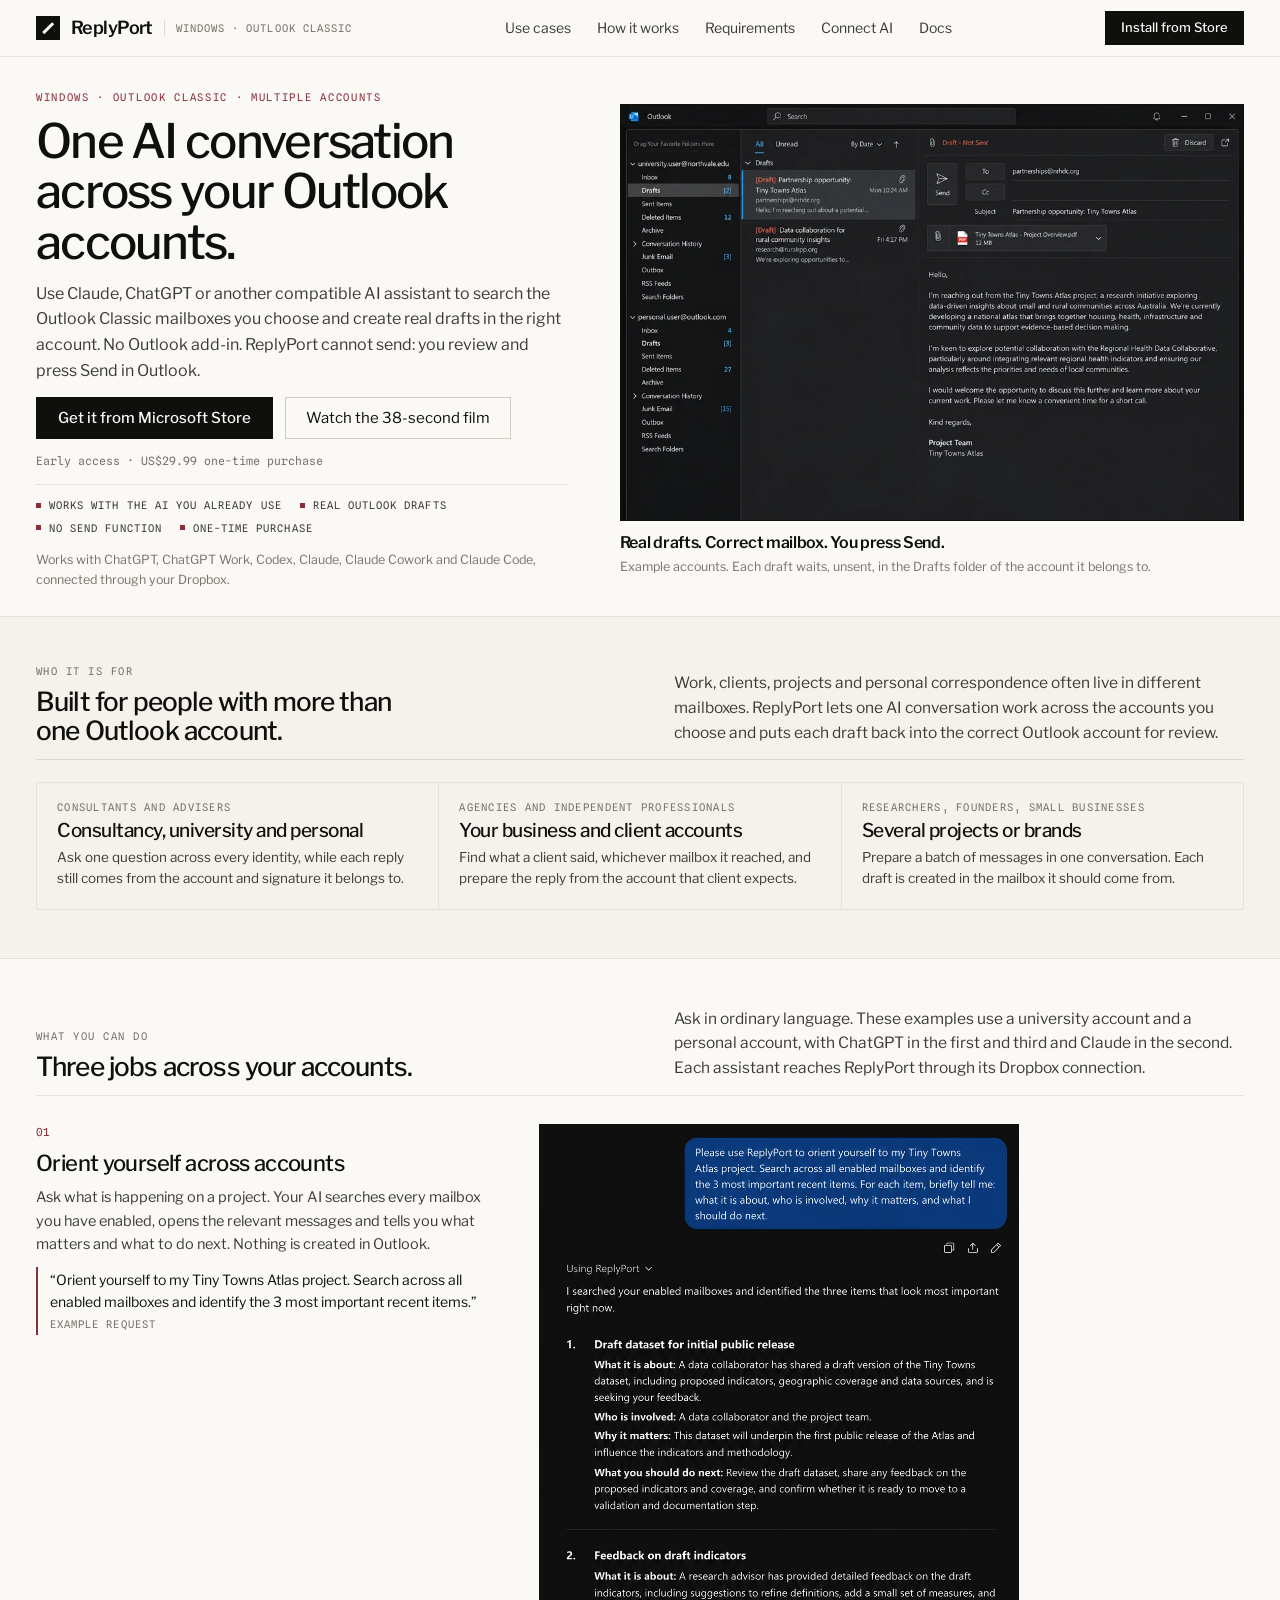
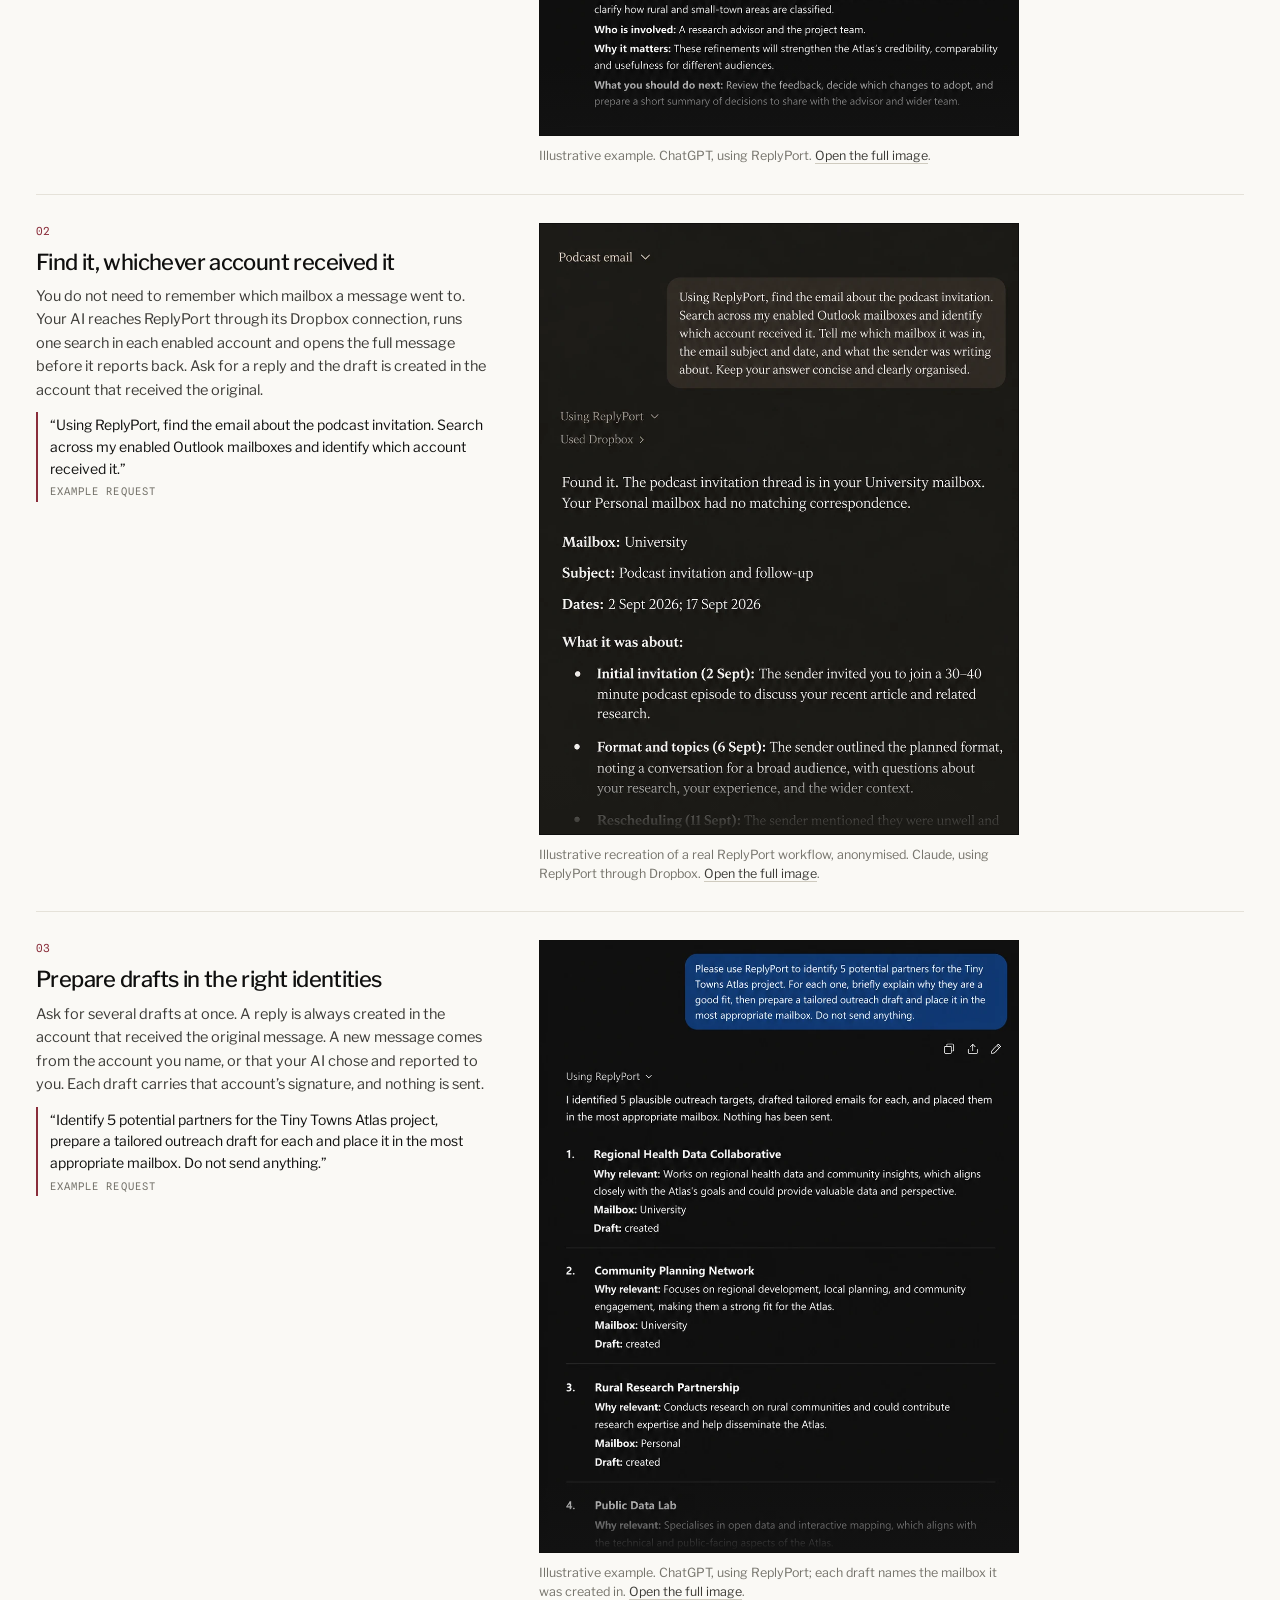
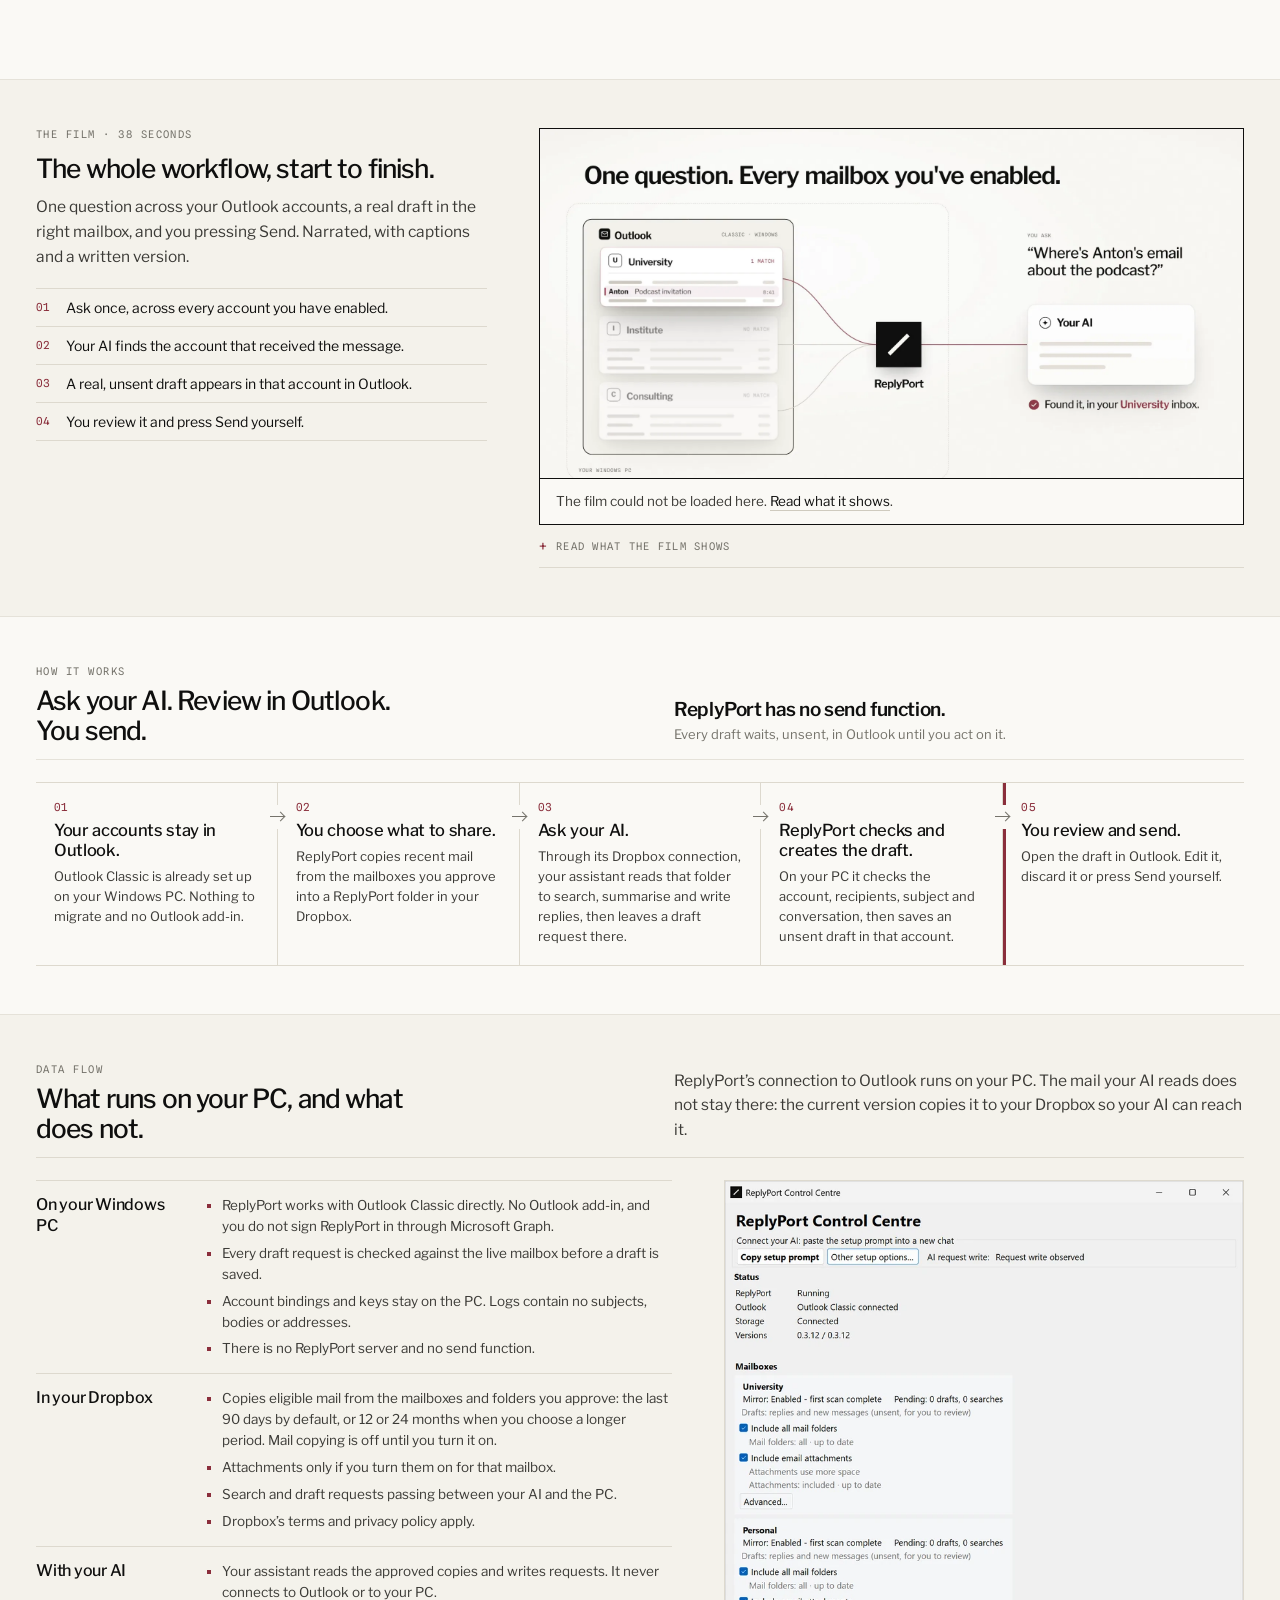
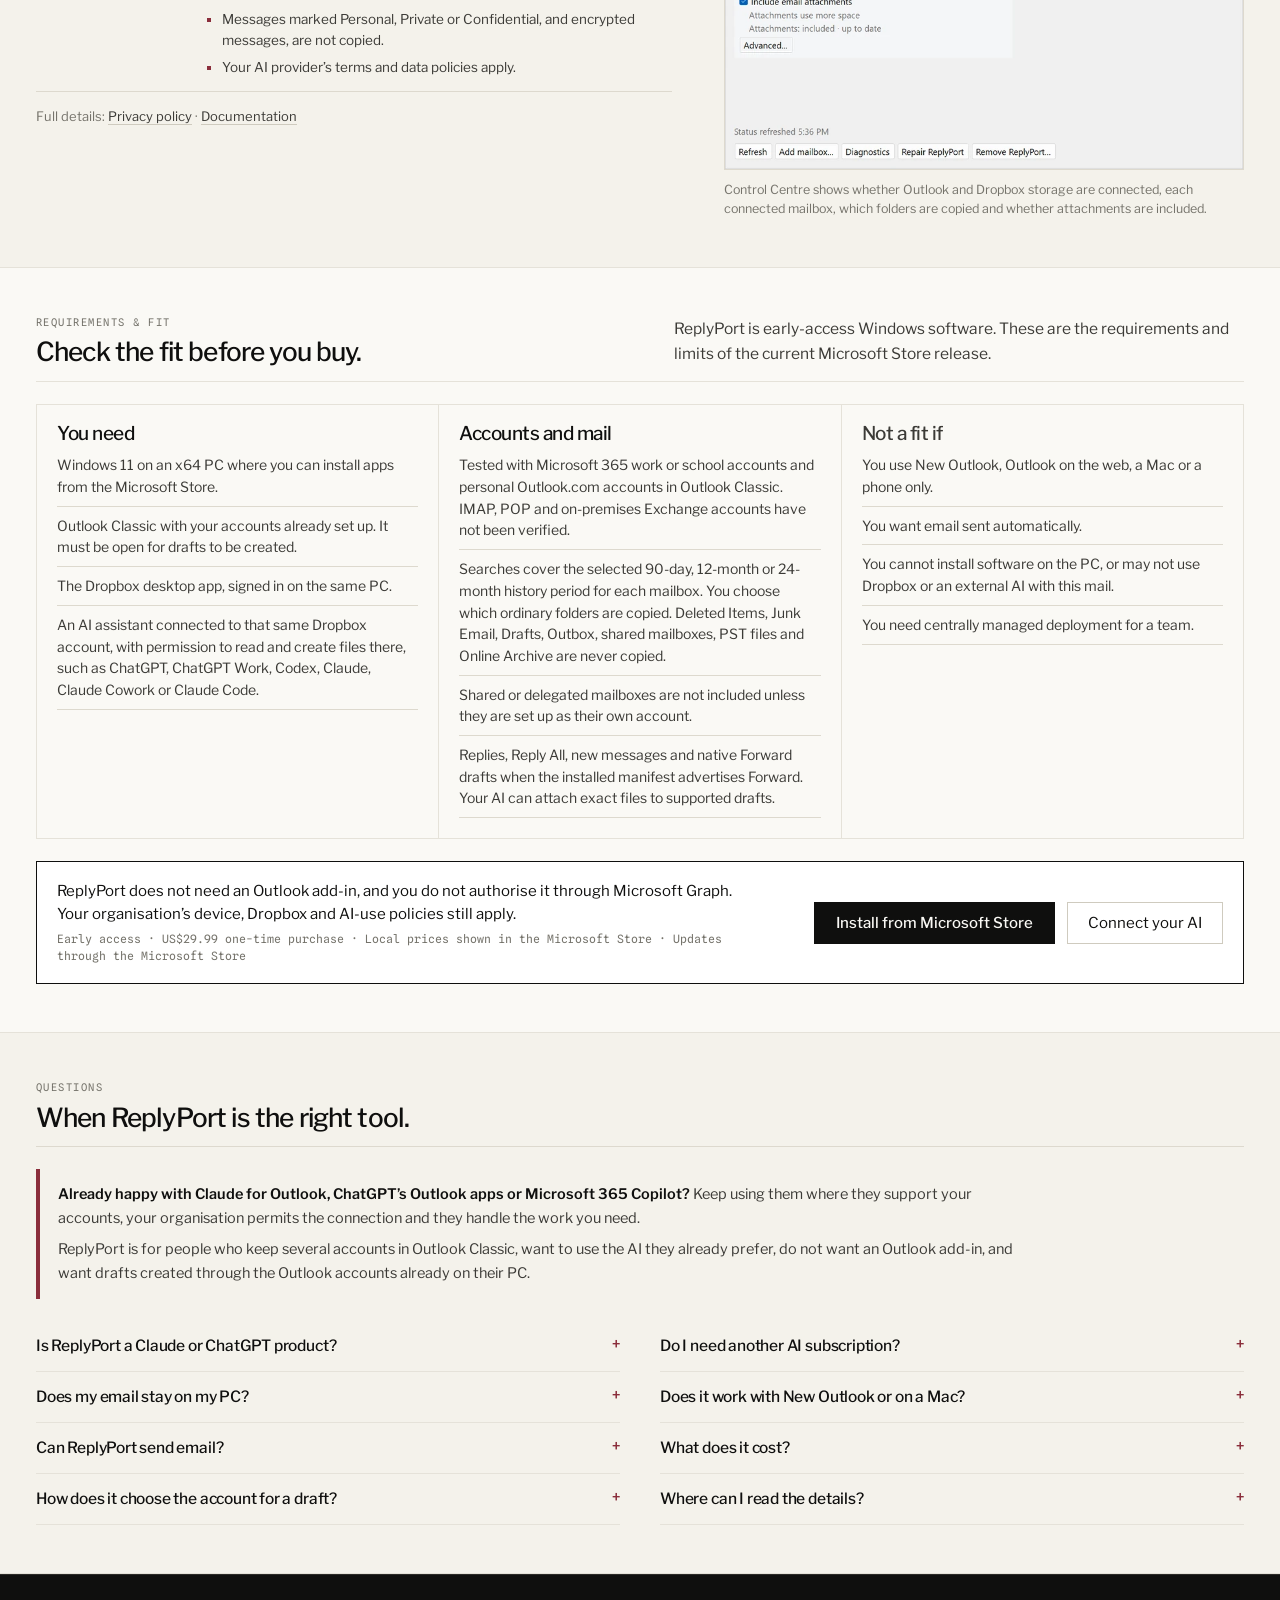
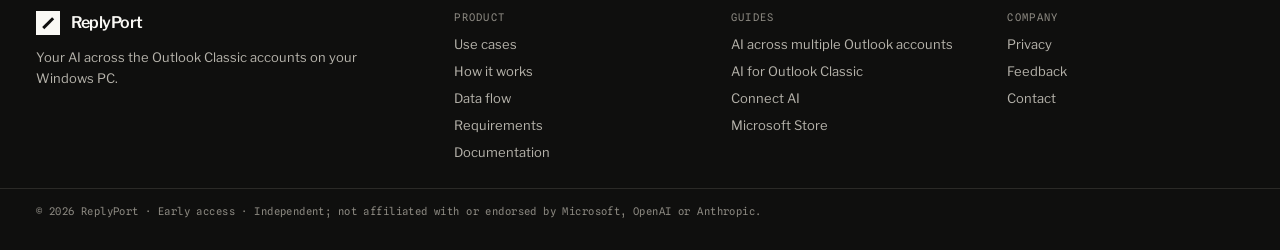
==== commit 8c93865a: "Publish the current ReplyPort MCP setup guide" ====
--- a/index.html
+++ b/index.html
@@ -57,8 +57,7 @@
       <a href="#use-cases">Use cases</a>
       <a href="#how">How it works</a>
       <a href="#windows">Requirements</a>
-      <a href="setup/">Setup</a>
-      <a href="connectors/">Connectors</a>
+      <a href="connect/">Connect AI</a>
       <a href="docs/">Docs</a>
     </nav>
     <a class="btn btn--small" href="https://apps.microsoft.com/detail/9PPGN3H4QGJJ">Install from Store</a>
@@ -69,8 +68,7 @@
       <a href="#use-cases">Use cases</a>
       <a href="#how">How it works</a>
       <a href="#windows">Requirements</a>
-      <a href="setup/">Setup</a>
-      <a href="connectors/">Connectors</a>
+      <a href="connect/">Connect AI</a>
       <a href="docs/">Docs</a>
     </nav>
   </details>
@@ -99,7 +97,7 @@
             <li>No send function</li>
             <li>One-time purchase</li>
           </ul>
-          <p class="note" id="surfaces">Hosted ChatGPT/Codex and Claude directory listings are being prepared. The production MCP service has passed functional acceptance; public listings are not yet available.</p>
+          <p class="note" id="surfaces">Works with ChatGPT, ChatGPT Work, Codex, Claude, Claude Cowork and Claude Code, connected through your Dropbox.</p>
         </div>
 
         <figure class="shot shot--hero">
@@ -154,7 +152,7 @@
           <p class="eyebrow eyebrow--wide">What you can do</p>
           <h2 class="h2">Three jobs across your accounts.</h2>
         </div>
-        <p class="lead">Ask in ordinary language. These examples use a university account and a personal account, with ChatGPT in the first and third and Claude in the second. They show the current Dropbox-based connection workflow.</p>
+        <p class="lead">Ask in ordinary language. These examples use a university account and a personal account, with ChatGPT in the first and third and Claude in the second. Each assistant reaches ReplyPort through its Dropbox connection.</p>
       </div>
 
       <div class="jobs">
@@ -180,7 +178,7 @@
           <div class="job__text">
             <span class="job__num">02</span>
             <h3 class="job__title">Find it, whichever account received it</h3>
-        <p class="job__body">You do not need to remember which mailbox a message went to. The hosted ReplyPort connector searches the mail copies you approved and opens the full message before reporting back. Ask for a reply and the Windows app creates the draft in the account that received the original.</p>
+            <p class="job__body">You do not need to remember which mailbox a message went to. Your AI reaches ReplyPort through its Dropbox connection, runs one search in each enabled account and opens the full message before it reports back. Ask for a reply and the draft is created in the account that received the original.</p>
             <blockquote class="job__prompt">&#8220;Using ReplyPort, find the email about the podcast invitation. Search across my enabled Outlook mailboxes and identify which account received it.&#8221;<cite>Example request</cite></blockquote>
           </div>
           <figure class="shot shot--chat shot--claude">
@@ -327,7 +325,7 @@
         <li class="how-step">
           <span class="how-step__num">03</span>
           <h3 class="how-step__title">Ask your AI.</h3>
-          <p class="how-step__text">The hosted connector reads approved copies from your Dropbox App Folder, returns requested content to your AI, and writes draft requests there. The Windows app processes those requests locally.</p>
+          <p class="how-step__text">Through its Dropbox connection, your assistant reads that folder to search, summarise and write replies, then leaves a draft request there.</p>
           <span class="how-step__arrow" aria-hidden="true"></span>
         </li>
         <li class="how-step">
@@ -353,7 +351,7 @@
           <p class="eyebrow eyebrow--wide">Data flow</p>
           <h2 class="h2">What runs on your PC, and what does not.</h2>
         </div>
-        <p class="lead">ReplyPort&#8217;s connection to Outlook runs on your PC. Approved mail is copied to your Dropbox App Folder. The hosted Cloudflare MCP service reads approved copies and returns requested content to your AI; the Windows app remains the only Outlook executor.</p>
+        <p class="lead">ReplyPort&#8217;s connection to Outlook runs on your PC. The mail your AI reads does not stay there: the current version copies it to your Dropbox so your AI can reach it.</p>
       </div>
       <div class="split">
         <div>
@@ -363,8 +361,8 @@
               <ul>
                 <li>ReplyPort works with Outlook Classic directly. No Outlook add-in, and you do not sign ReplyPort in through Microsoft Graph.</li>
                 <li>Every draft request is checked against the live mailbox before a draft is saved.</li>
-                <li>Outlook account bindings and local keys stay on the PC. Local logs contain no subjects, bodies or addresses.</li>
-                <li>The Windows app has no ReplyPort analytics or telemetry. The hosted ReplyPort MCP service runs on Cloudflare and does not connect to Outlook.</li>
+                <li>Account bindings and keys stay on the PC. Logs contain no subjects, bodies or addresses.</li>
+                <li>There is no ReplyPort server and no send function.</li>
               </ul>
             </div>
             <div class="flow__place">
@@ -379,7 +377,7 @@
             <div class="flow__place">
               <h3>With your AI</h3>
               <ul>
-                <li>The hosted connector reads approved copies from Dropbox and returns requested content to the AI host. It writes draft requests to Dropbox and reads matching local receipts.</li>
+                <li>Your assistant reads the approved copies and writes requests. It never connects to Outlook or to your PC.</li>
                 <li>Messages marked Personal, Private or Confidential, and encrypted messages, are not copied.</li>
                 <li>Your AI provider&#8217;s terms and data policies apply.</li>
               </ul>
@@ -415,7 +413,7 @@
             <li>Windows 11 on an x64 PC where you can install apps from the Microsoft Store.</li>
             <li>Outlook Classic with your accounts already set up. It must be open for drafts to be created.</li>
             <li>The Dropbox desktop app, signed in on the same PC.</li>
-            <li>A supported ChatGPT/Codex or Claude connection. For the hosted connector, you authorize your Dropbox account inside ReplyPort; a separate Dropbox connector in the AI host is not required.</li>
+            <li>An AI assistant connected to that same Dropbox account, with permission to read and create files there, such as ChatGPT, ChatGPT Work, Codex, Claude, Claude Cowork or Claude Code.</li>
           </ul>
         </div>
         <div class="col col--pad fit-col">
@@ -444,7 +442,7 @@
         </div>
         <div class="buy__actions">
           <a class="btn" href="https://apps.microsoft.com/detail/9PPGN3H4QGJJ">Install from Microsoft Store</a>
-          <a class="btn btn--secondary" href="setup/">Setup guide</a>
+          <a class="btn btn--secondary" href="connect/">Connect your AI</a>
         </div>
       </div>
     </div>
@@ -467,11 +465,11 @@
         <div>
           <details>
             <summary>Is ReplyPort a Claude or ChatGPT product?</summary>
-            <p>No. ReplyPort is independent software and does not contain an AI model. Its hosted service passed functional production acceptance, but the ChatGPT/Codex and Claude public directory listings have not been submitted or approved. Use only an official listing after it appears. See <a href="connectors/">connector setup</a>.</p>
+            <p>No. ReplyPort is independent software and does not contain an AI model. It works with assistants that can read and create files in your Dropbox, including Claude and ChatGPT.</p>
           </details>
           <details>
             <summary>Does my email stay on my PC?</summary>
-            <p>Not all of it. The Windows app copies mail you approve to your Dropbox App Folder. If you use the hosted connector, Cloudflare reads approved copies from Dropbox and returns requested content to the AI host; the service does not keep a second mailbox mirror. The AI host processes returned content under its own terms and settings. See <a href="#data">Data flow</a> and the <a href="privacy/">Privacy page, which remains a draft</a>.</p>
+            <p>Not all of it. ReplyPort runs on your PC, but so that your AI can read mail it copies recent mail from the mailboxes you approve to your Dropbox. Dropbox and your AI provider process those copies under their own terms. See <a href="#data">Data flow</a>.</p>
           </details>
           <details>
             <summary>Can ReplyPort send email?</summary>
@@ -485,7 +483,7 @@
         <div>
           <details>
             <summary>Do I need another AI subscription?</summary>
-            <p>No AI subscription comes from ReplyPort. Your ChatGPT, Codex or Claude plan must allow the relevant connector. The hosted ReplyPort connection uses your own Dropbox authorization; you do not need to connect a separate Dropbox tool to the AI host.</p>
+            <p>No subscription comes from ReplyPort. You use your own assistant, on whatever plan lets it read and create files in Dropbox. ReplyPort is a one-time purchase.</p>
           </details>
           <details>
             <summary>Does it work with New Outlook or on a Mac?</summary>
@@ -497,7 +495,7 @@
           </details>
           <details>
             <summary>Where can I read the details?</summary>
-            <p>The <a href="docs/">documentation</a> describes what the current release does and does not support. The <a href="setup/">Setup guide</a> covers connecting your AI after installation.</p>
+            <p>The <a href="docs/">documentation</a> describes what the current release does and does not support. The <a href="connect/">AI connection guide</a> covers connecting your AI after installation.</p>
           </details>
         </div>
       </div>
@@ -526,15 +524,12 @@
       <h2 class="eyebrow">Guides</h2>
       <a href="ai-multiple-outlook-accounts/">AI across multiple Outlook accounts</a>
       <a href="ai-for-outlook-classic/">AI for Outlook Classic</a>
-      <a href="setup/">Setup guide</a>
-      <a href="connectors/">Connector setup</a>
+      <a href="connect/">Connect AI</a>
       <a href="https://apps.microsoft.com/detail/9PPGN3H4QGJJ">Microsoft Store</a>
     </nav>
     <nav class="foot__col" aria-label="Company">
       <h2 class="eyebrow">Company</h2>
-      <a href="support/">Support</a>
       <a href="privacy/">Privacy</a>
-      <a href="terms/">Terms</a>
       <a href="https://github.com/replyport/feedback/issues/new/choose" rel="noopener">Feedback</a>
       <a href="mailto:sergei.v.alexeev@gmail.com">Contact</a>
     </nav>
--- a/assets/site.css
+++ b/assets/site.css
@@ -641,8 +641,11 @@
 .copy-button:focus-visible{outline:2px solid var(--signal);outline-offset:3px}
 .instruction-download{font-size:13px;border-bottom:1px solid var(--border-strong);padding-bottom:1px}
 .copy-status{font-family:var(--mono);font-size:11px;color:var(--signal);min-height:1.5em}
+.instruction-row{display:grid;grid-template-columns:minmax(0,1fr) auto;gap:12px;align-items:center}
+.instruction-row input{width:100%;min-width:0;box-sizing:border-box;background:var(--panel);color:var(--body)}
 .guide-help{display:grid;gap:0}
 .guide-help > div{padding:14px 0;border-top:1px solid var(--rule-alt)}
+@media(max-width:640px){.instruction-row{grid-template-columns:1fr}}
 .guide-help dt{font-size:16px;font-weight:500;color:var(--ink)}
 .guide-help dd{margin-top:4px;font-size:14px;line-height:1.6;color:var(--body)}
 
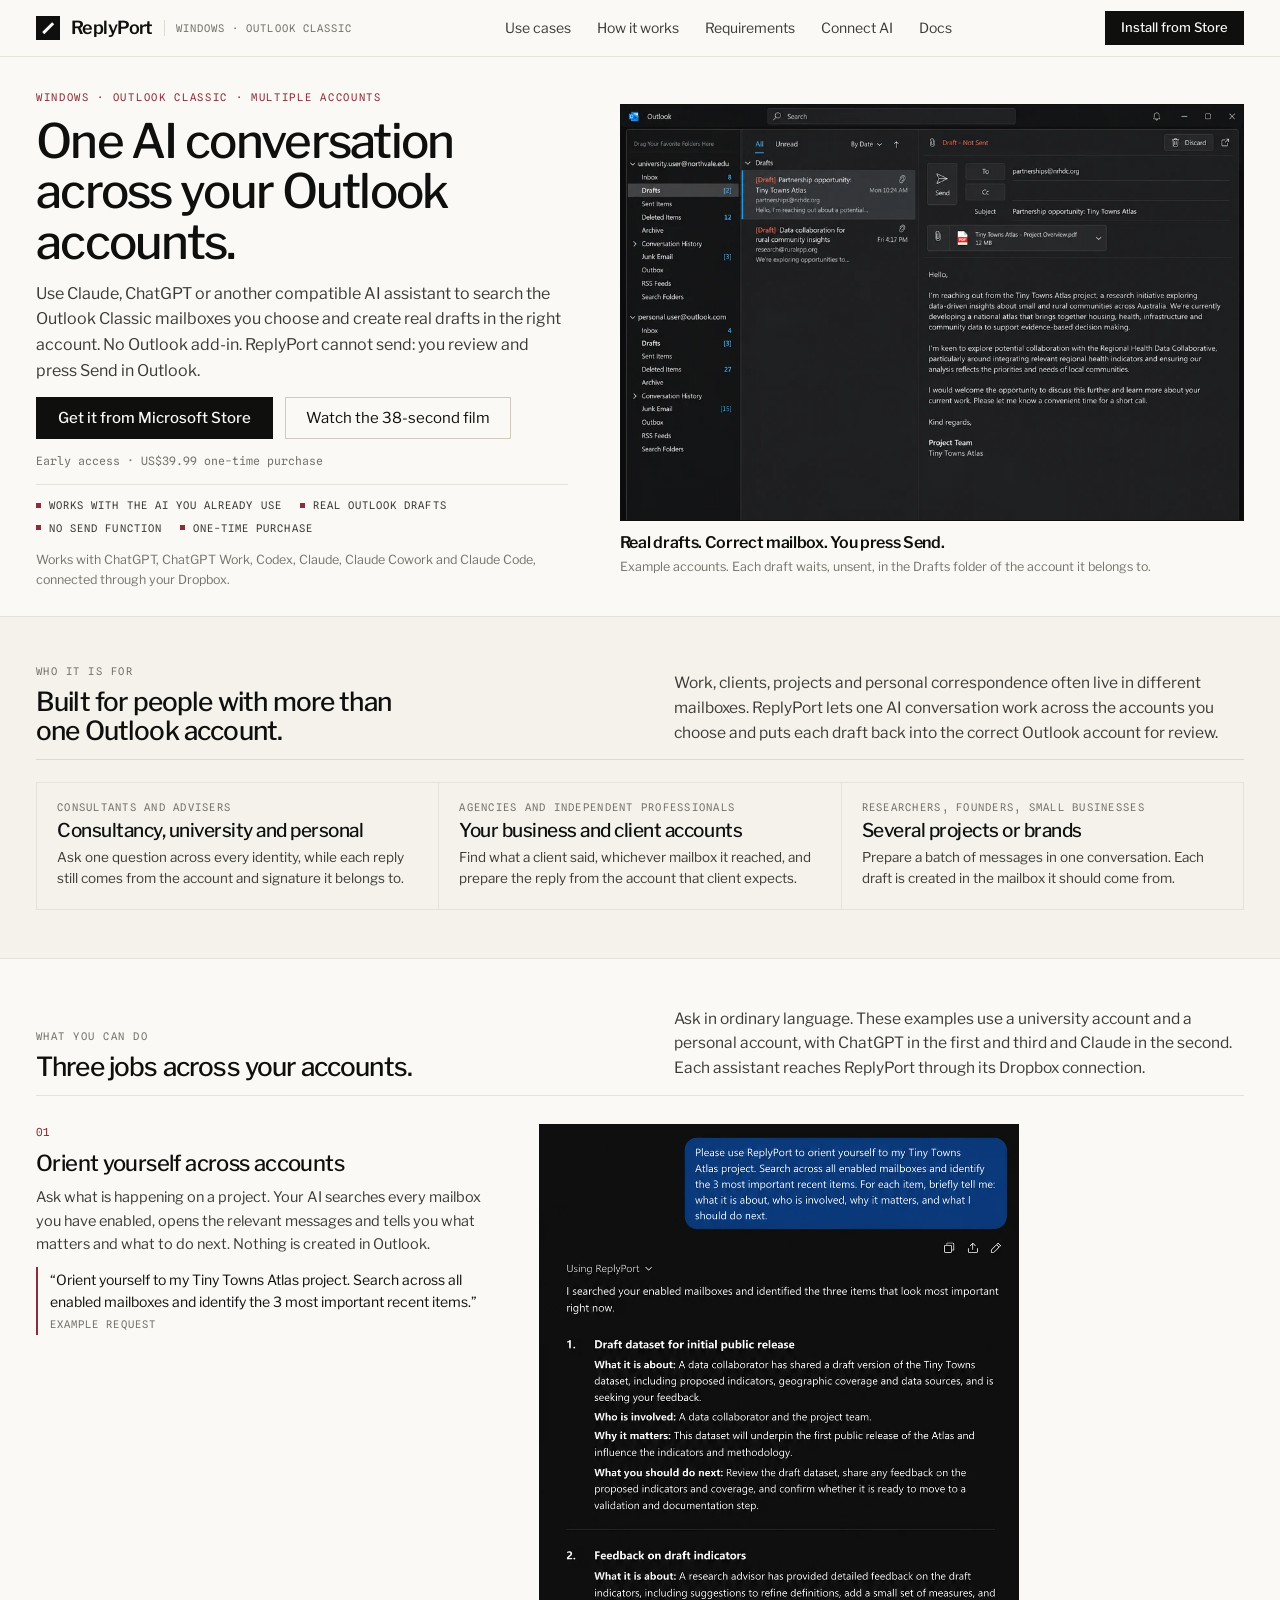
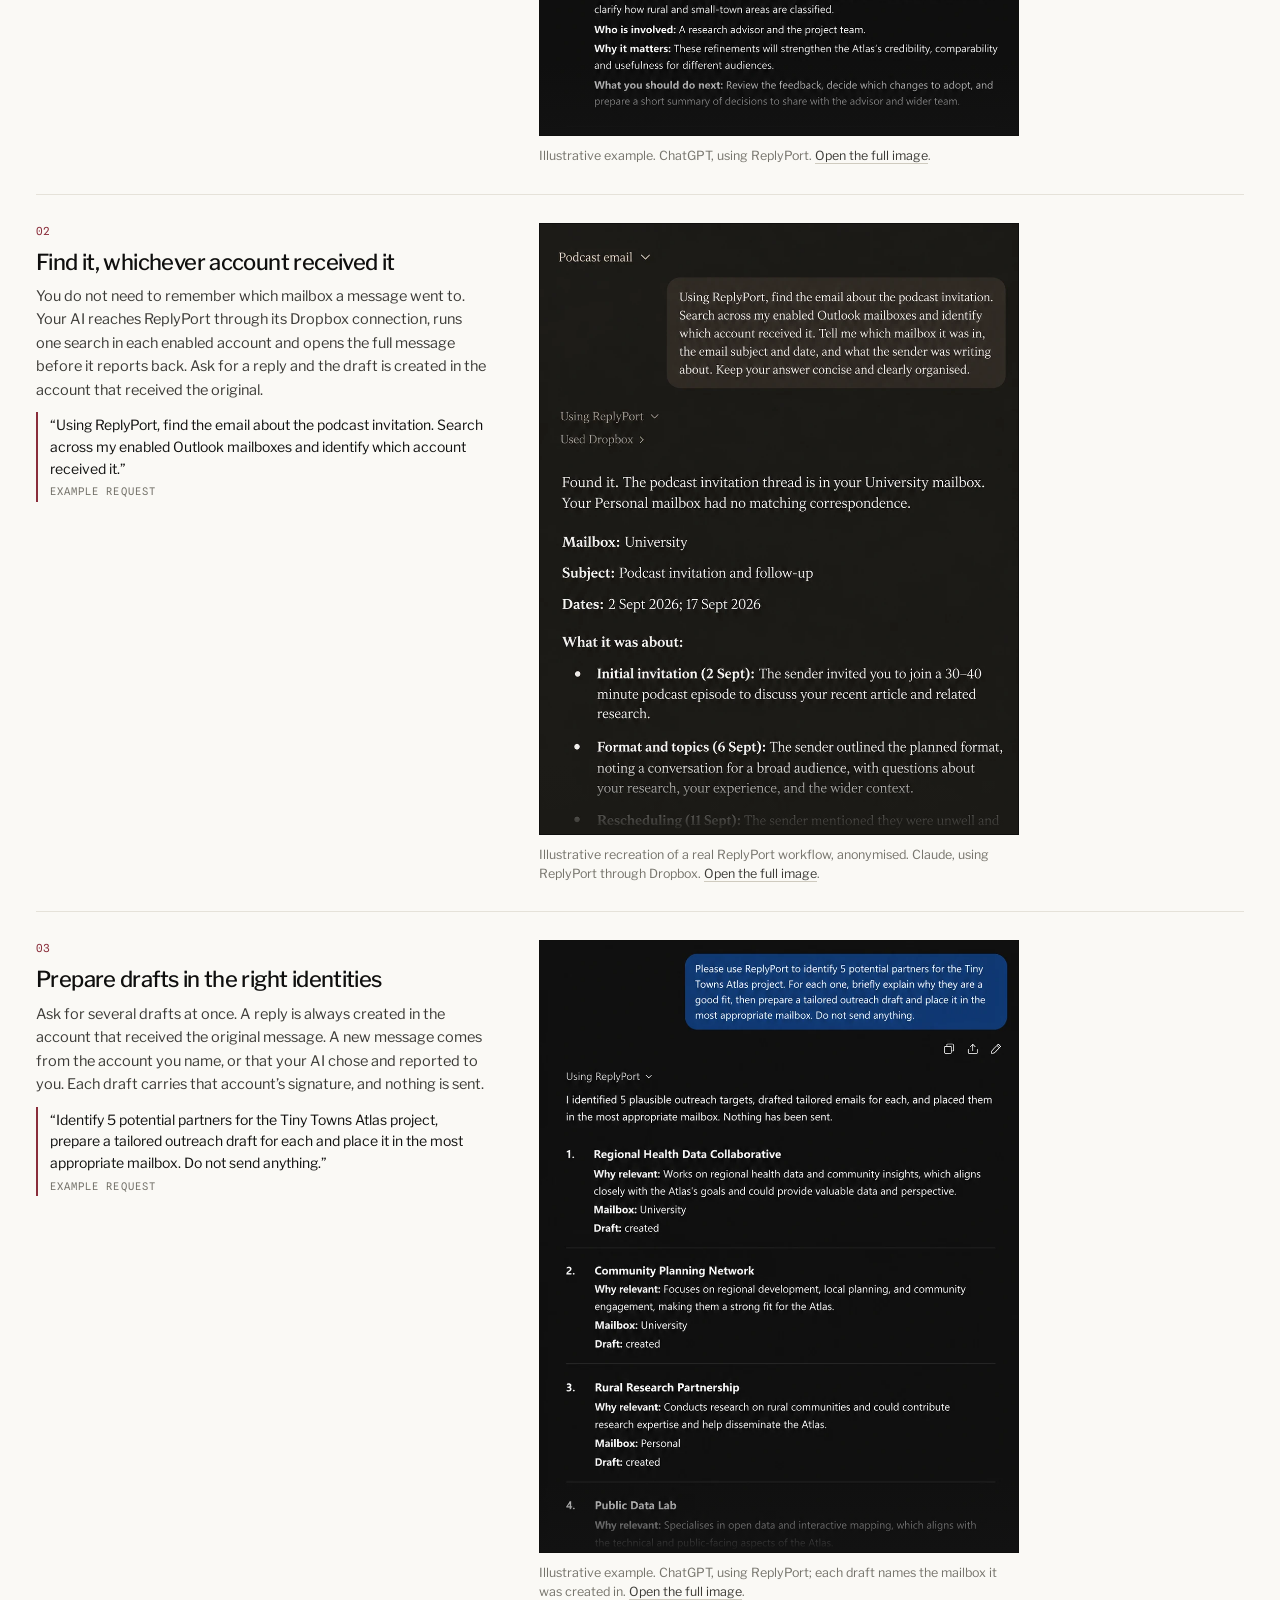
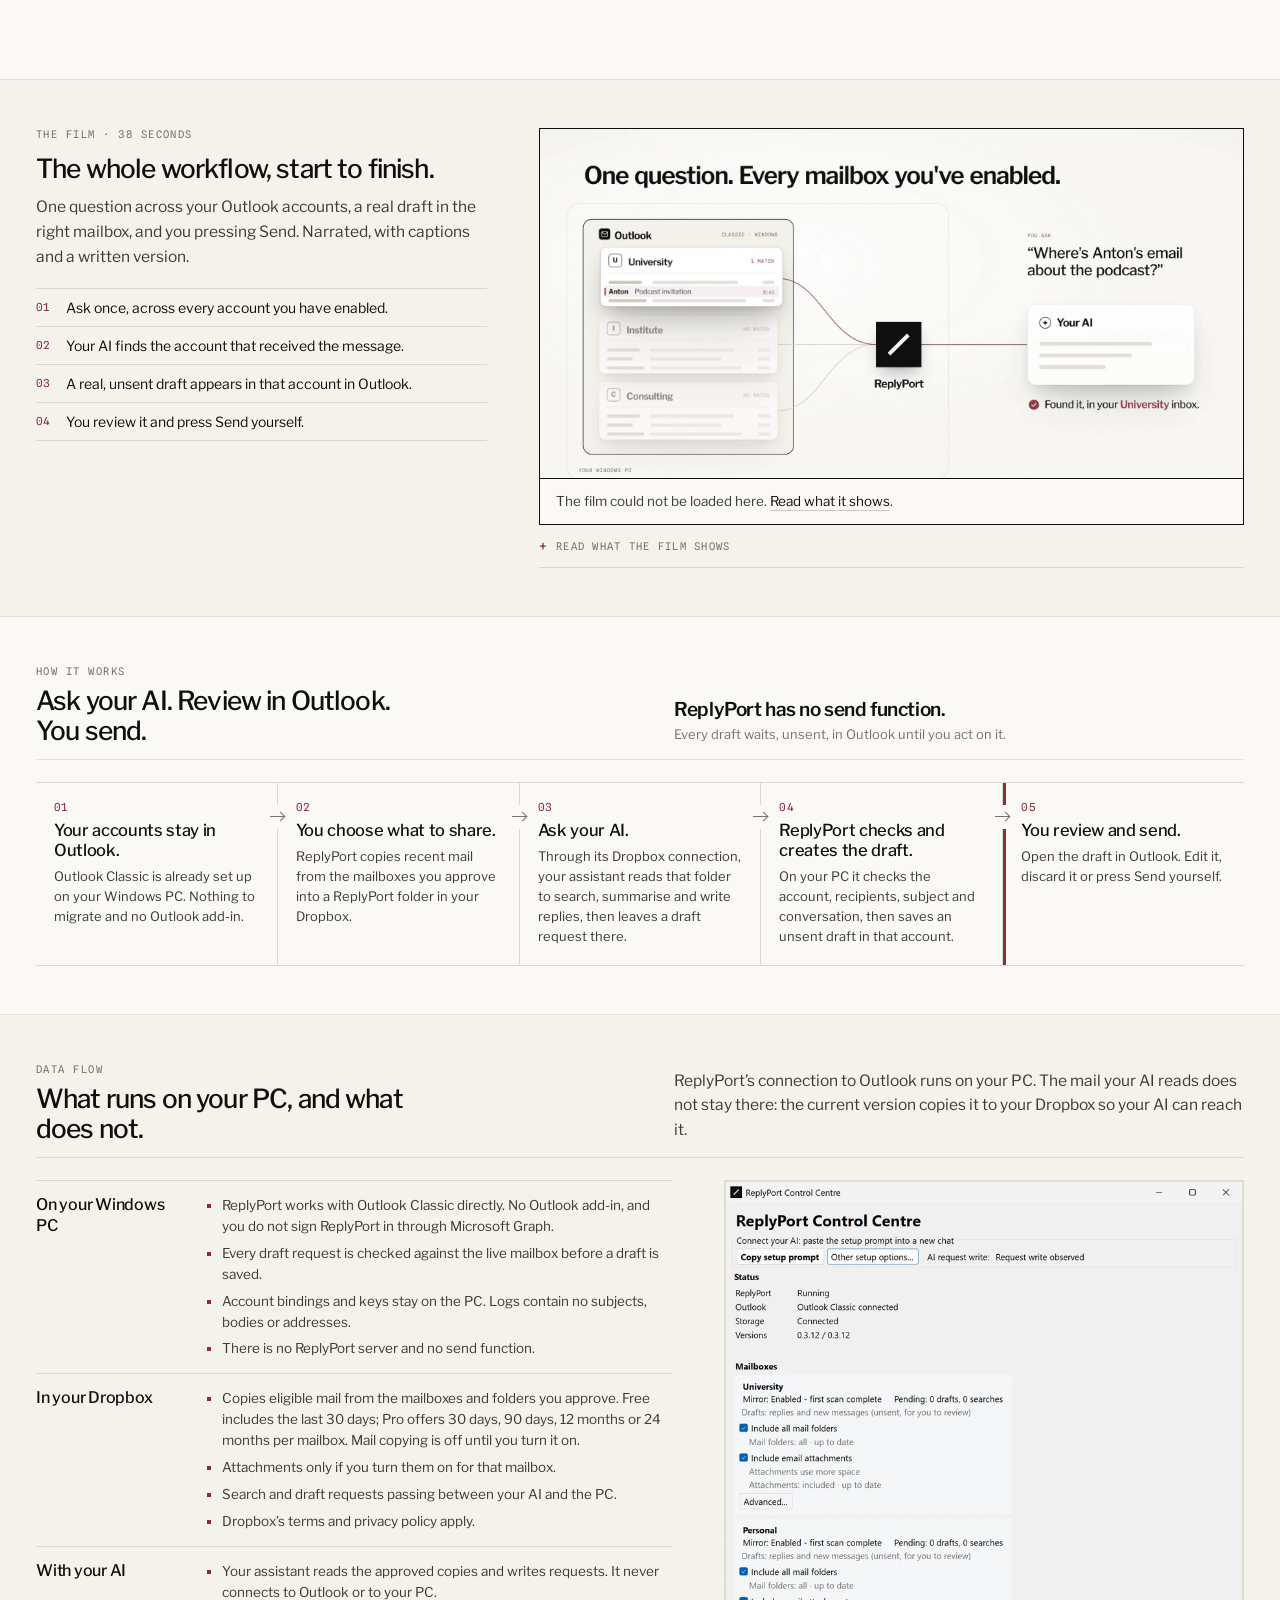
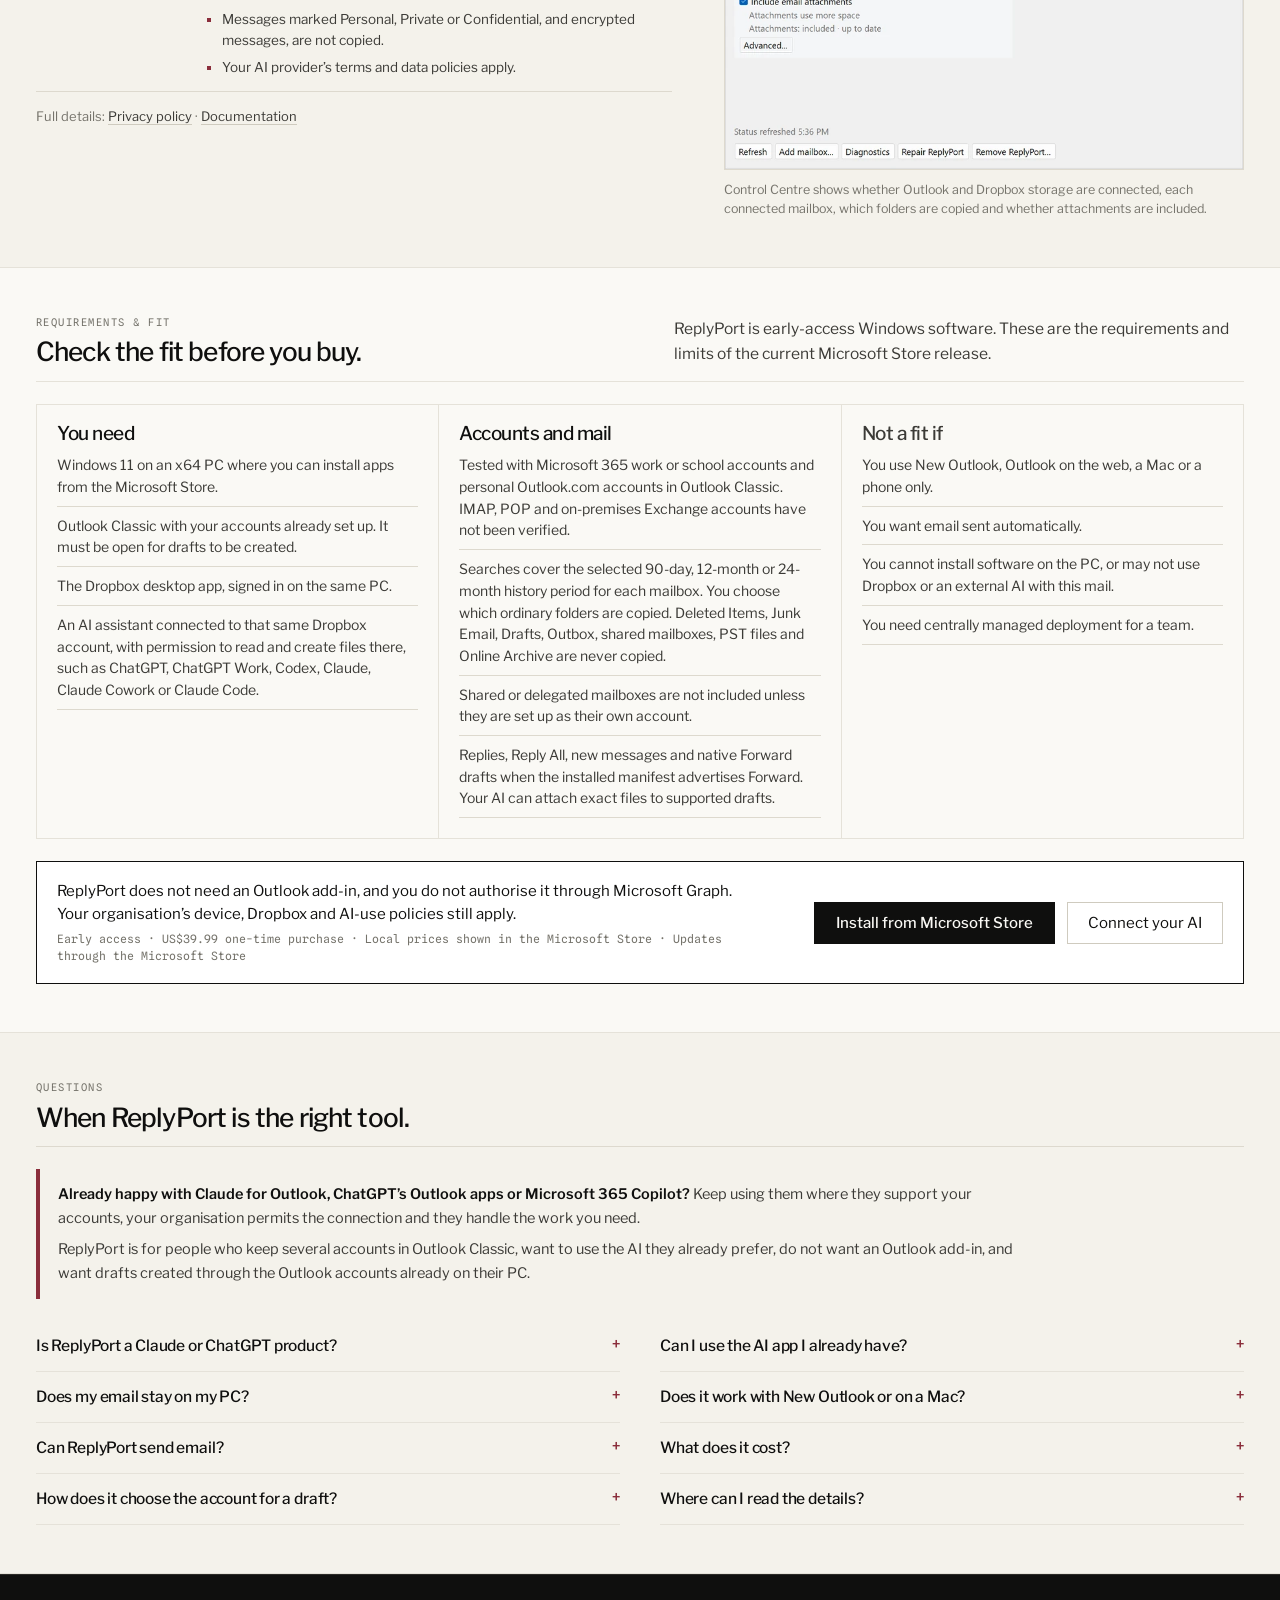
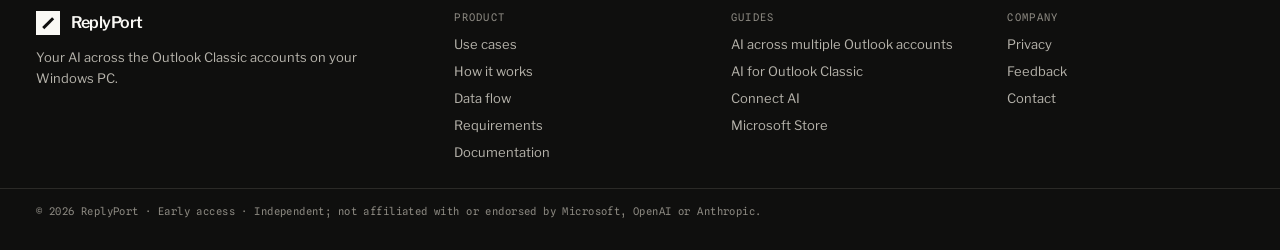
==== commit 34aa65bf: "Align ReplyPort setup and plan guidance" ====
--- a/index.html
+++ b/index.html
@@ -90,7 +90,7 @@
             <a class="btn" href="https://apps.microsoft.com/detail/9PPGN3H4QGJJ">Get it from Microsoft Store</a>
             <a class="btn btn--secondary" href="#film">Watch the 38-second film</a>
           </div>
-          <p class="meta">Early access &#183; US$29.99 one-time purchase</p>
+          <p class="meta">Early access &#183; US$39.99 one-time purchase</p>
           <ul class="proof" role="list">
             <li>Works with the AI you already use</li>
             <li>Real Outlook drafts</li>
@@ -368,7 +368,7 @@
             <div class="flow__place">
               <h3>In your Dropbox</h3>
               <ul>
-                <li>Copies eligible mail from the mailboxes and folders you approve: the last 90 days by default, or 12 or 24 months when you choose a longer period. Mail copying is off until you turn it on.</li>
+                <li>Copies eligible mail from the mailboxes and folders you approve. Free includes the last 30 days; Pro offers 30 days, 90 days, 12 months or 24 months per mailbox. Mail copying is off until you turn it on.</li>
                 <li>Attachments only if you turn them on for that mailbox.</li>
                 <li>Search and draft requests passing between your AI and the PC.</li>
                 <li>Dropbox&#8217;s terms and privacy policy apply.</li>
@@ -438,7 +438,7 @@
       <div class="buy">
         <div class="buy__text">
           <p>ReplyPort does not need an Outlook add-in, and you do not authorise it through Microsoft Graph. Your organisation&#8217;s device, Dropbox and AI-use policies still apply.</p>
-          <p class="meta">Early access &#183; US$29.99 one-time purchase &#183; Local prices shown in the Microsoft Store &#183; Updates through the Microsoft Store</p>
+          <p class="meta">Early access &#183; US$39.99 one-time purchase &#183; Local prices shown in the Microsoft Store &#183; Updates through the Microsoft Store</p>
         </div>
         <div class="buy__actions">
           <a class="btn" href="https://apps.microsoft.com/detail/9PPGN3H4QGJJ">Install from Microsoft Store</a>
@@ -482,8 +482,8 @@
         </div>
         <div>
           <details>
-            <summary>Do I need another AI subscription?</summary>
-            <p>No subscription comes from ReplyPort. You use your own assistant, on whatever plan lets it read and create files in Dropbox. ReplyPort is a one-time purchase.</p>
+            <summary>Can I use the AI app I already have?</summary>
+            <p>Start by checking the custom connector option in your current AI app. Menus and availability can change, and documentation may lag behind feature rollouts. If the direct ReplyPort connection is unavailable in your account or workspace, check the <a class="link" href="connect/">connection guide</a> for the next step. ReplyPort does not provide a separate AI service.</p>
           </details>
           <details>
             <summary>Does it work with New Outlook or on a Mac?</summary>
@@ -491,7 +491,7 @@
           </details>
           <details>
             <summary>What does it cost?</summary>
-            <p>US$29.99 as a one-time purchase in the Microsoft Store during early access. Outside the United States, the Store shows the price in your local currency.</p>
+            <p>US$39.99 as a one-time purchase in the Microsoft Store. Outside the United States, the Store shows the price in your local currency.</p>
           </details>
           <details>
             <summary>Where can I read the details?</summary>
